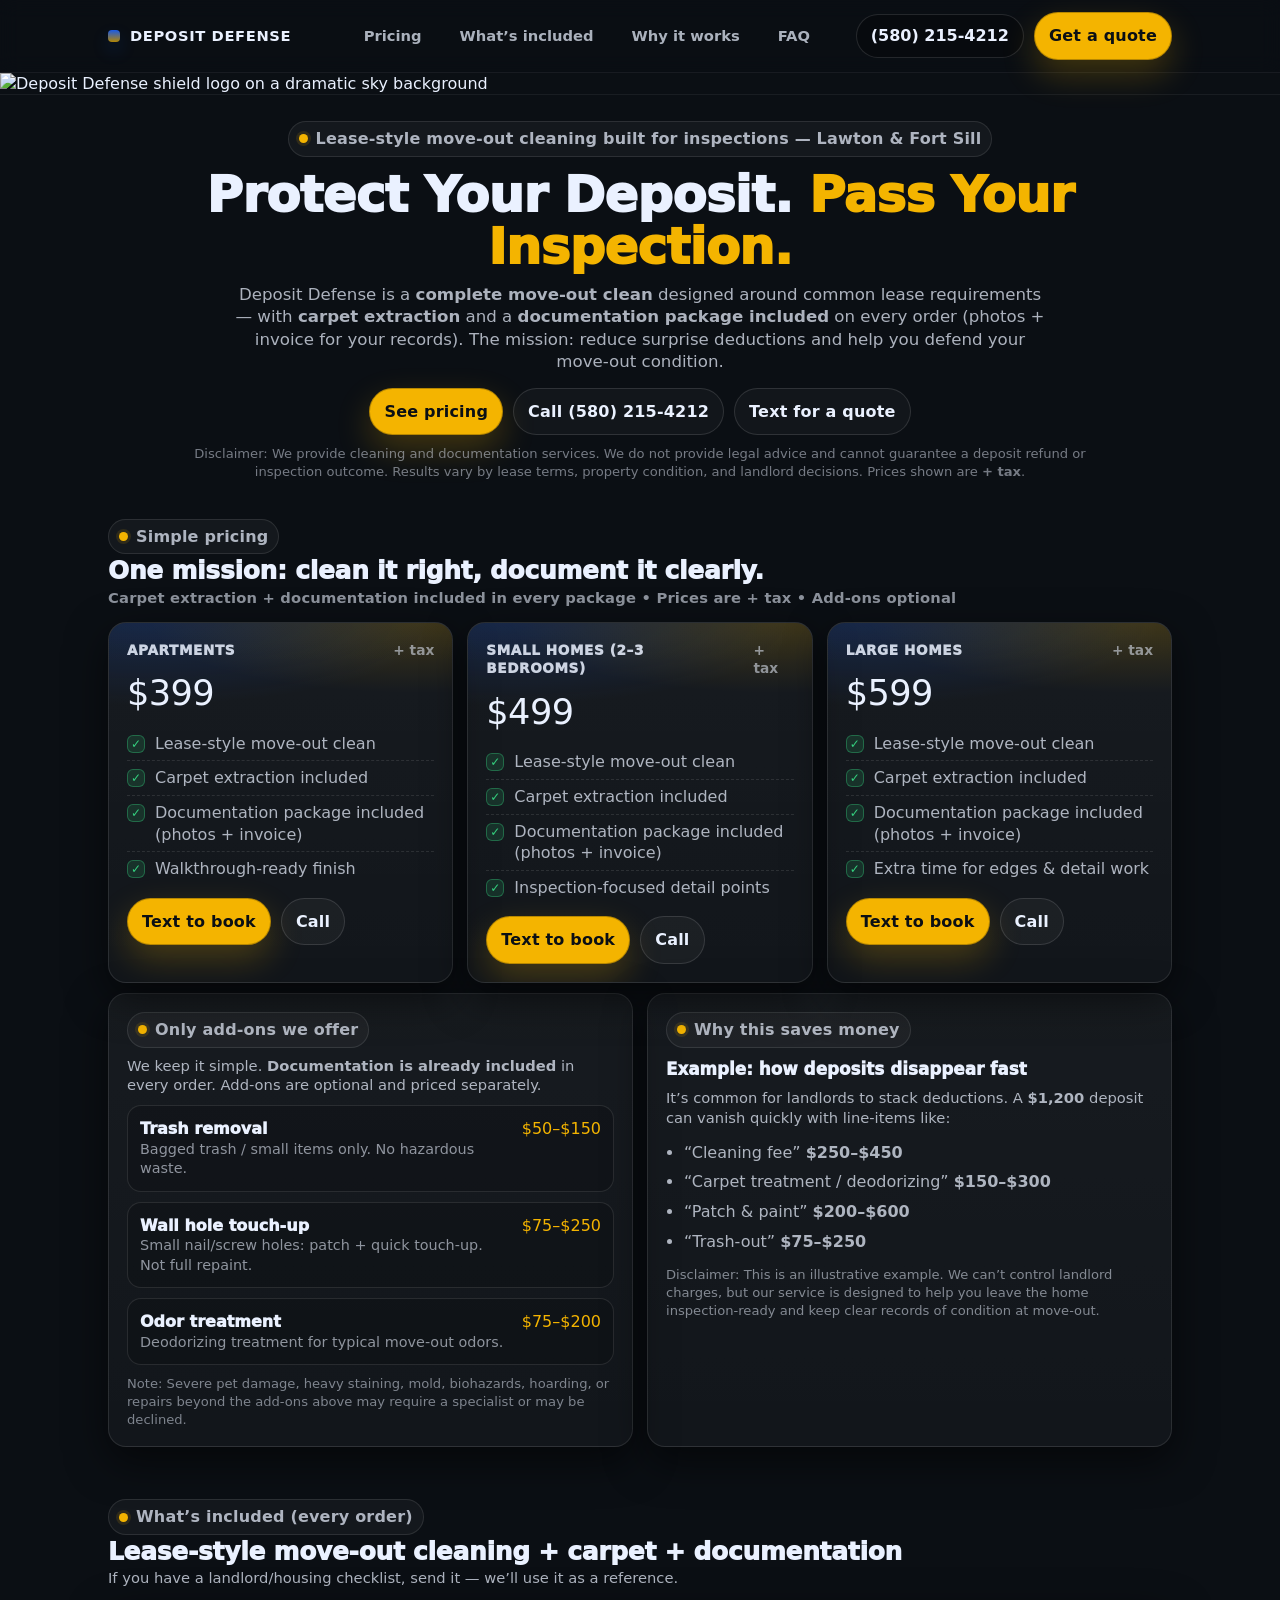
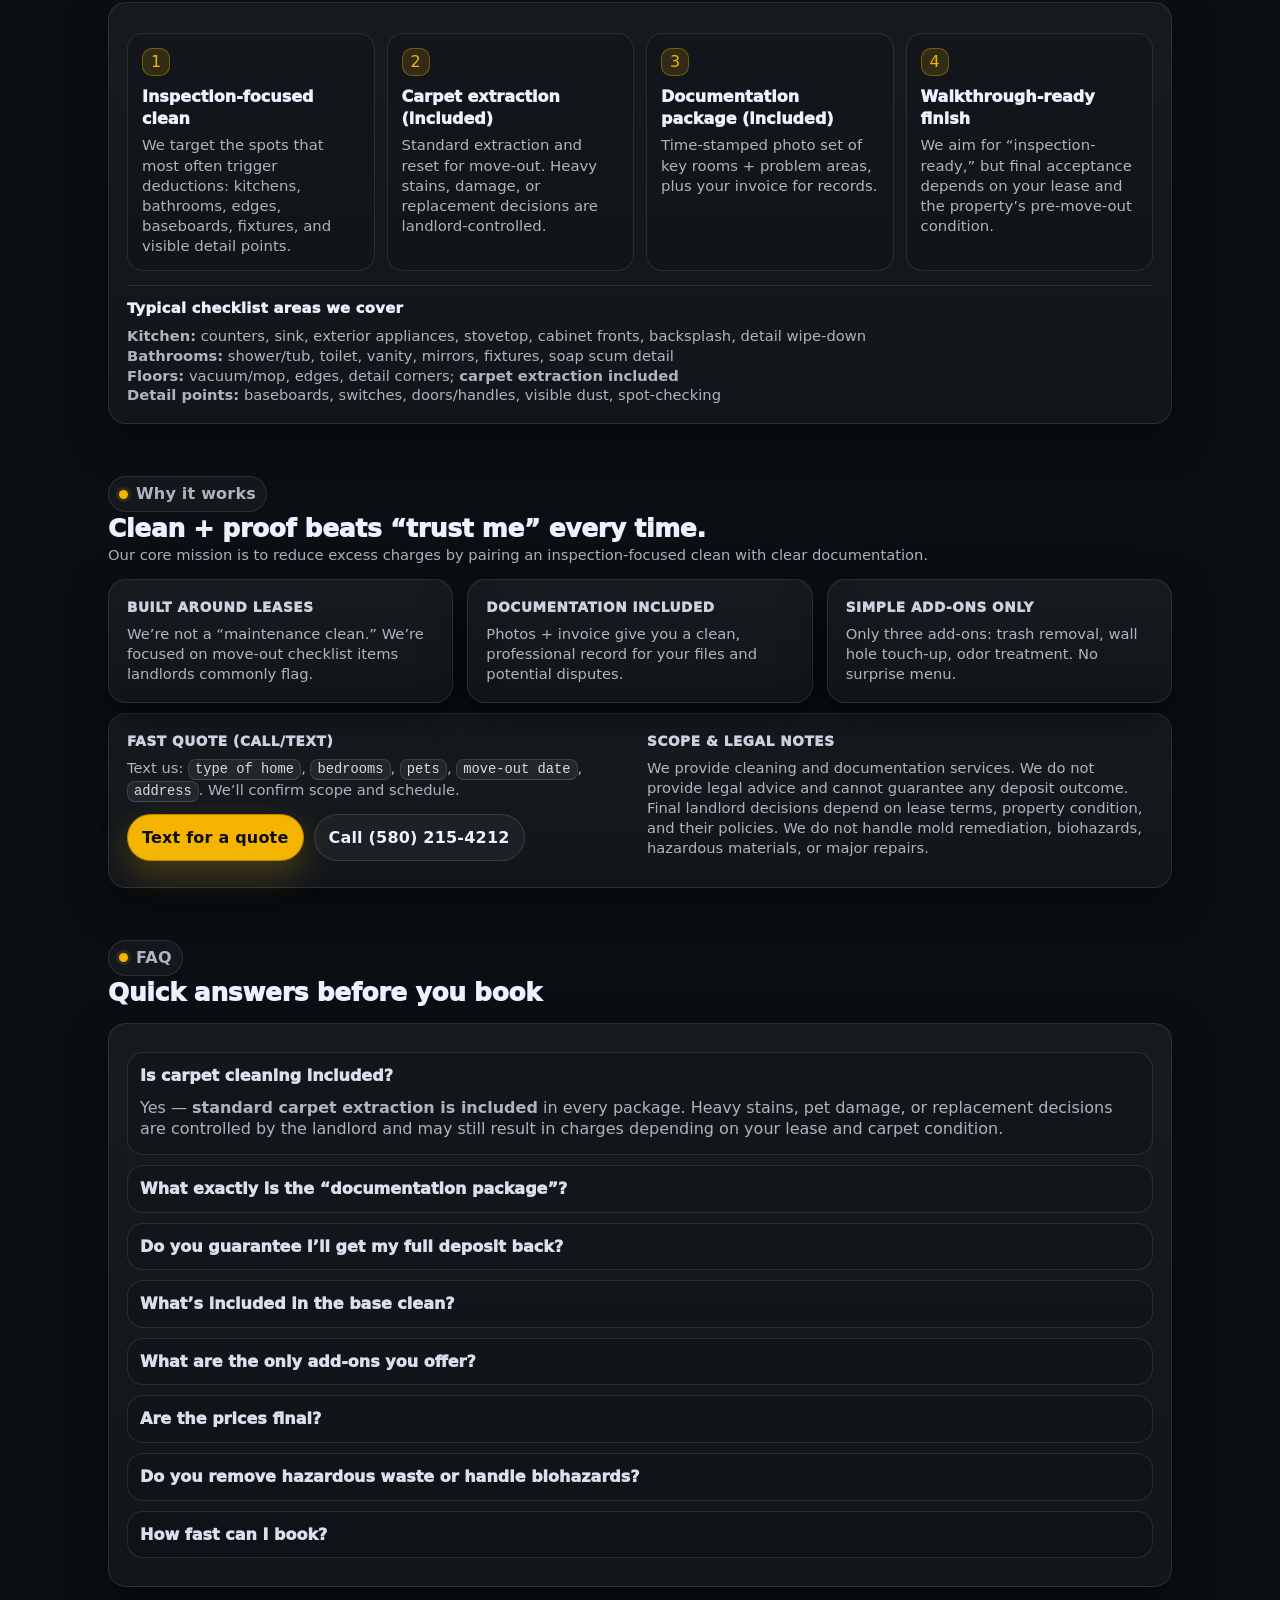
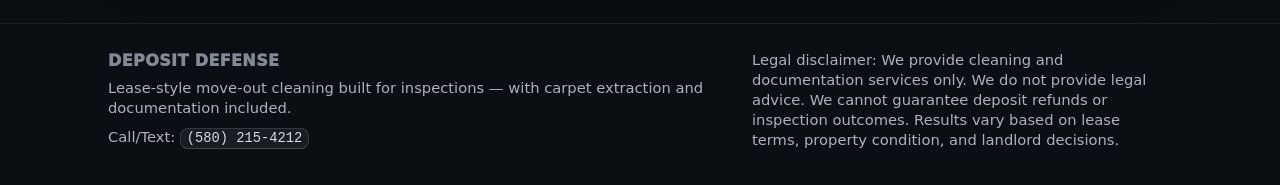
==== index.html @ 408421d7 "Update index.html" ====
<!doctype html>
<html lang="en">
<head>
  <meta charset="UTF-8" />
  <meta name="viewport" content="width=device-width, initial-scale=1.0" />
  <title>Deposit Defense | Move-Out Cleaning + Carpet + Documentation</title>
  <meta name="description" content="Lease-style move-out cleaning built for inspections. Carpet extraction + documentation included. Lawton & Fort Sill. Call/text (580) 215-4212." />
  <meta name="theme-color" content="#0b0f14" />

  <style>
    :root{
      --bg:#0b0f14;
      --panel:#121a24;
      --panel2:#0f1620;
      --text:#eaf1ff;
      --muted:rgba(234,241,255,.72);
      --muted2:rgba(234,241,255,.58);
      --line:rgba(255,255,255,.10);
      --shadow: 0 22px 70px rgba(0,0,0,.55);
      --shadow2: 0 14px 40px rgba(0,0,0,.55);
      --radius: 18px;

      --accent:#f4b400; /* gold */
      --accent2:#1b63ff; /* blue hint */
      --ok:#35d07f;

      --max: 1100px;
    }

    *{box-sizing:border-box}
    html{scroll-behavior:smooth}
    body{
      margin:0;
      font-family: ui-sans-serif, system-ui, -apple-system, Segoe UI, Roboto, Arial, "Helvetica Neue", sans-serif;
      color:var(--text);
      background: var(--bg);
      line-height:1.35;
    }

    a{color:inherit; text-decoration:none}
    .wrap{max-width:var(--max); margin:0 auto; padding:0 18px;}
    .muted{color:var(--muted)}
    .muted2{color:var(--muted2)}
    .small{font-size:.92rem}
    .tiny{font-size:.82rem}
    .pill{
      display:inline-flex; align-items:center; gap:8px;
      padding:6px 10px;
      border:1px solid var(--line);
      background: rgba(255,255,255,.04);
      border-radius:999px;
      color:var(--muted);
      font-weight:600;
      letter-spacing:.2px;
    }
    .dot{
      width:9px;height:9px;border-radius:999px;
      background:var(--accent);
      box-shadow: 0 0 0 3px rgba(244,180,0,.12);
    }

    /* NAV */
    .nav{
      position:sticky; top:0; z-index:50;
      background: rgba(11,15,20,.72);
      backdrop-filter: blur(10px);
      border-bottom: 1px solid rgba(255,255,255,.06);
    }
    .navinner{
      max-width: var(--max);
      margin:0 auto;
      padding: 12px 18px;
      display:flex; align-items:center; justify-content:space-between;
      gap:12px;
    }
    .brand{
      display:flex; align-items:center; gap:10px;
      min-width: 210px;
    }
    .brandMark{
      width:12px; height:12px; border-radius:4px;
      background: linear-gradient(180deg, rgba(27,99,255,.9), rgba(244,180,0,.72));
      box-shadow: 0 8px 18px rgba(27,99,255,.20);
    }
    .brandName{
      font-weight:900;
      letter-spacing:.6px;
      text-transform:uppercase;
      font-size:.92rem;
    }
    .navlinks{
      display:flex; align-items:center; gap:18px;
      color:var(--muted);
      font-weight:700;
      font-size:.92rem;
    }
    .navlinks a{padding:8px 10px; border-radius:10px}
    .navlinks a:hover{background: rgba(255,255,255,.05)}
    .navcta{
      display:flex; align-items:center; gap:10px;
      min-width: 250px;
      justify-content:flex-end;
    }

    .btn{
      display:inline-flex; align-items:center; justify-content:center;
      gap:10px;
      padding: 12px 14px;
      border-radius:999px;
      border:1px solid rgba(255,255,255,.12);
      background: rgba(255,255,255,.04);
      color:var(--text);
      font-weight:900;
      letter-spacing:.2px;
      box-shadow: none;
      cursor:pointer;
      white-space:nowrap;
    }
    .btn:hover{background: rgba(255,255,255,.07)}
    .btnPrimary{
      background: var(--accent);
      border-color: rgba(0,0,0,.25);
      color:#0b0f14;
      box-shadow: 0 14px 34px rgba(244,180,0,.24);
    }
    .btnPrimary:hover{filter: brightness(1.03)}
    .btnGhost{
      background: rgba(255,255,255,.03);
    }

    .phonePill{
      padding: 10px 14px;
      border-radius:999px;
      border:1px solid rgba(255,255,255,.12);
      background: rgba(0,0,0,.22);
      font-weight:900;
      color:var(--text);
    }

    /* HERO BANNER (FULL WIDTH, NO CROPPING) */
    .heroBanner{
      width:100%;
      background: #0b0f14;
      border-bottom: 1px solid rgba(255,255,255,.06);
    }
    .heroBanner img{
      width:100%;
      height:auto;          /* key: no crop */
      display:block;
      max-height: 520px;    /* keep it from being absurdly tall */
      object-fit: contain;  /* key: show full shield/logo */
      background: #0b0f14;  /* letterbox stays dark */
    }

    /* HERO COPY UNDER BANNER */
    .heroCopy{
      padding: 26px 0 12px;
      text-align:center;
    }
    .h1{
      margin: 12px 0 10px;
      font-size: clamp(2.0rem, 4.2vw, 3.1rem);
      line-height:1.06;
      font-weight:1000;
      letter-spacing:-.6px;
    }
    .accent{color:var(--accent)}
    .sub{
      max-width: 820px;
      margin: 0 auto 14px;
      color: var(--muted);
      font-size: 1.04rem;
    }
    .heroActions{
      display:flex; justify-content:center; gap:10px; flex-wrap:wrap;
      margin: 14px 0 8px;
    }
    .legalTop{
      max-width: 900px;
      margin: 10px auto 0;
      color: rgba(234,241,255,.48);
      font-size: .82rem;
    }

    /* SECTIONS */
    section{padding: 26px 0;}
    .sectionTitle{
      display:flex; align-items:center; justify-content:space-between;
      gap:10px; flex-wrap:wrap;
      margin-bottom: 14px;
    }
    .sectionTitle h2{
      margin:0;
      font-size: 1.55rem;
      font-weight:1000;
      letter-spacing:-.2px;
    }
    .card{
      background: linear-gradient(180deg, rgba(255,255,255,.05), rgba(255,255,255,.03));
      border: 1px solid rgba(255,255,255,.10);
      border-radius: var(--radius);
      box-shadow: var(--shadow2);
    }
    .grid3{
      display:grid;
      grid-template-columns: repeat(3, 1fr);
      gap: 14px;
    }
    .grid2{
      display:grid;
      grid-template-columns: 1fr 1fr;
      gap: 14px;
    }
    @media (max-width: 920px){
      .grid3{grid-template-columns: 1fr}
      .grid2{grid-template-columns: 1fr}
      .navlinks{display:none}
      .brand{min-width:auto}
      .navcta{min-width:auto}
    }

    /* PRICING */
    .pricingNote{
      color: var(--muted2);
      font-weight:700;
      letter-spacing:.2px;
      font-size:.92rem;
    }
    .priceCard{
      padding: 18px;
      text-align:left;
      position:relative;
      overflow:hidden;
    }
    .priceCard:before{
      content:"";
      position:absolute; inset:-2px;
      background: radial-gradient(500px 140px at 10% 0%, rgba(27,99,255,.18), transparent 60%),
                  radial-gradient(450px 120px at 90% 0%, rgba(244,180,0,.18), transparent 60%);
      pointer-events:none;
    }
    .priceCard > *{position:relative}
    .tier{
      display:flex; align-items:center; justify-content:space-between; gap:10px;
      margin-bottom: 10px;
    }
    .tierName{
      font-weight:1000; text-transform:uppercase; letter-spacing:.6px;
      font-size:.85rem; color: rgba(234,241,255,.86);
    }
    .price{
      font-size: 2.2rem;
      font-weight:1100;
      letter-spacing:-.6px;
      margin: 2px 0 8px;
    }
    .tax{
      color: rgba(234,241,255,.55);
      font-weight:800;
      font-size: .86rem;
    }
    .bullets{margin: 10px 0 12px; padding:0; list-style:none; color:var(--muted)}
    .bullets li{
      display:flex; gap:10px; align-items:flex-start;
      padding:6px 0;
      border-top: 1px dashed rgba(255,255,255,.10);
    }
    .bullets li:first-child{border-top:none}
    .check{
      width:18px; height:18px; border-radius:6px;
      background: rgba(53,208,127,.14);
      border:1px solid rgba(53,208,127,.35);
      display:inline-flex; align-items:center; justify-content:center;
      flex:0 0 auto;
      margin-top:2px;
    }
    .check:before{content:"✓"; font-weight:1100; color: var(--ok); font-size:12px; line-height:1;}
    .miniCtas{
      display:flex; gap:10px; flex-wrap:wrap;
      margin-top: 10px;
    }

    /* ADDONS + EXAMPLE */
    .addonWrap{padding:18px}
    .addonList{
      display:grid;
      grid-template-columns: 1fr;
      gap: 10px;
      margin-top: 10px;
    }
    .addonRow{
      display:flex; justify-content:space-between; gap:12px; align-items:flex-start;
      padding: 12px 12px;
      border-radius: 14px;
      border:1px solid rgba(255,255,255,.10);
      background: rgba(0,0,0,.16);
    }
    .addonRow strong{display:block; font-weight:1000}
    .addonRow .hint{color: var(--muted2); font-size:.9rem}
    .addonPrice{
      font-weight:1100;
      color: var(--accent);
      white-space:nowrap;
    }

    .exampleBox{padding:18px}
    .exampleBox h3{margin:0 0 8px; font-size:1.05rem; font-weight:1000}
    .exampleBox ul{margin:10px 0 0; padding-left: 18px; color: var(--muted)}
    .exampleBox li{padding:4px 0}

    /* INCLUDED / WHY IT WORKS */
    .included{padding:18px}
    .steps{
      display:grid;
      grid-template-columns: repeat(4, 1fr);
      gap: 12px;
      margin-top: 12px;
    }
    .step{
      padding:14px;
      border-radius: 16px;
      border:1px solid rgba(255,255,255,.10);
      background: rgba(0,0,0,.14);
    }
    .n{
      width:28px; height:28px; border-radius:10px;
      display:inline-flex; align-items:center; justify-content:center;
      background: rgba(244,180,0,.14);
      border:1px solid rgba(244,180,0,.35);
      color: var(--accent);
      font-weight:1100;
      margin-bottom: 10px;
    }
    .step h4{margin:0 0 6px; font-size:1rem; font-weight:1000}
    .step p{margin:0; color:var(--muted); font-size:.93rem}
    @media (max-width: 920px){
      .steps{grid-template-columns: 1fr}
    }

    /* FAQ */
    .faq{padding:18px}
    details{
      border:1px solid rgba(255,255,255,.10);
      border-radius: 16px;
      background: rgba(0,0,0,.14);
      padding: 12px 12px;
      margin: 10px 0;
    }
    summary{
      cursor:pointer;
      font-weight:1000;
      color: rgba(234,241,255,.92);
      list-style:none;
    }
    summary::-webkit-details-marker{display:none}
    details p{color:var(--muted); margin:10px 0 2px}

    /* FOOTER */
    footer{
      padding: 26px 0 36px;
      color: rgba(234,241,255,.55);
      border-top: 1px solid rgba(255,255,255,.08);
      margin-top: 10px;
    }
    .footerGrid{
      display:grid;
      grid-template-columns: 1.2fr .8fr;
      gap: 14px;
      align-items:start;
    }
    @media (max-width: 920px){
      .footerGrid{grid-template-columns:1fr}
    }
    .kbd{
      font-family: ui-monospace, SFMono-Regular, Menlo, Monaco, Consolas, "Liberation Mono", monospace;
      background: rgba(255,255,255,.06);
      border:1px solid rgba(255,255,255,.12);
      border-bottom-color: rgba(255,255,255,.18);
      padding: 2px 6px;
      border-radius: 8px;
      color: rgba(234,241,255,.9);
      font-size:.86rem;
    }

    /* Utility */
    .spacer{height:10px}
  </style>
</head>

<body>
  <!-- NAV -->
  <div class="nav">
    <div class="navinner">
      <a class="brand" href="#top" aria-label="Deposit Defense Home">
        <span class="brandMark" aria-hidden="true"></span>
        <span class="brandName">Deposit Defense</span>
      </a>

      <nav class="navlinks" aria-label="Primary">
        <a href="#pricing">Pricing</a>
        <a href="#included">What’s included</a>
        <a href="#why">Why it works</a>
        <a href="#faq">FAQ</a>
      </nav>

      <div class="navcta">
        <a class="phonePill" href="tel:+15802154212">(580) 215-4212</a>
        <a class="btn btnPrimary" href="sms:+15802154212?&body=Hi%20Deposit%20Defense%20—%20I%20need%20a%20move-out%20clean.%20Type%20of%20home%2C%20bedrooms%2C%20move-out%20date%2C%20and%20address%3A">Get a quote</a>
      </div>
    </div>
  </div>

  <main id="top">
    <!-- FULL-WIDTH BANNER (NO TEXT OVER IT) -->
    <div class="heroBanner" aria-label="Deposit Defense banner">
      <img src="assets/deposit-defense-hero.png" alt="Deposit Defense shield logo on a dramatic sky background" loading="eager" />
    </div>

    <!-- HERO COPY BELOW BANNER -->
    <div class="wrap">
      <div class="heroCopy">
        <span class="pill"><span class="dot"></span> Lease-style move-out cleaning built for inspections — Lawton & Fort Sill</span>

        <h1 class="h1">
          Protect Your Deposit. <span class="accent">Pass Your Inspection.</span>
        </h1>

        <p class="sub">
          Deposit Defense is a <strong>complete move-out clean</strong> designed around common lease requirements —
          with <strong>carpet extraction</strong> and a <strong>documentation package included</strong> on every order
          (photos + invoice for your records).
          The mission: reduce surprise deductions and help you defend your move-out condition.
        </p>

        <div class="heroActions">
          <a class="btn btnPrimary" href="#pricing">See pricing</a>
          <a class="btn btnGhost" href="tel:+15802154212">Call (580) 215-4212</a>
          <a class="btn btnGhost" href="sms:+15802154212?&body=Hi%20Deposit%20Defense%20—%20I%20need%20a%20move-out%20clean.%20Type%20of%20home%2C%20bedrooms%2C%20move-out%20date%2C%20and%20address%3A">Text for a quote</a>
        </div>

        <div class="legalTop">
          Disclaimer: We provide cleaning and documentation services. We do not provide legal advice and cannot guarantee a deposit refund or inspection outcome.
          Results vary by lease terms, property condition, and landlord decisions. Prices shown are <strong>+ tax</strong>.
        </div>
      </div>
    </div>

    <!-- PRICING (NEAR TOP) -->
    <section id="pricing">
      <div class="wrap">
        <div class="sectionTitle">
          <div>
            <span class="pill"><span class="dot"></span> Simple pricing</span>
            <h2>One mission: clean it right, document it clearly.</h2>
            <div class="pricingNote">Carpet extraction + documentation included in every package • Prices are + tax • Add-ons optional</div>
          </div>
        </div>

        <div class="grid3">
          <div class="card priceCard">
            <div class="tier">
              <div class="tierName">Apartments</div>
              <div class="tax">+ tax</div>
            </div>
            <div class="price">$399</div>
            <ul class="bullets">
              <li><span class="check"></span><span>Lease-style move-out clean</span></li>
              <li><span class="check"></span><span>Carpet extraction included</span></li>
              <li><span class="check"></span><span>Documentation package included (photos + invoice)</span></li>
              <li><span class="check"></span><span>Walkthrough-ready finish</span></li>
            </ul>
            <div class="miniCtas">
              <a class="btn btnPrimary" href="sms:+15802154212?&body=Hi%20Deposit%20Defense%20—%20I%20need%20the%20%24399%20Apartment%20move-out%20clean.%20Address%3A%20%0ABedrooms%3A%20%0AMove-out%20date%3A">Text to book</a>
              <a class="btn" href="tel:+15802154212">Call</a>
            </div>
          </div>

          <div class="card priceCard">
            <div class="tier">
              <div class="tierName">Small Homes (2–3 bedrooms)</div>
              <div class="tax">+ tax</div>
            </div>
            <div class="price">$499</div>
            <ul class="bullets">
              <li><span class="check"></span><span>Lease-style move-out clean</span></li>
              <li><span class="check"></span><span>Carpet extraction included</span></li>
              <li><span class="check"></span><span>Documentation package included (photos + invoice)</span></li>
              <li><span class="check"></span><span>Inspection-focused detail points</span></li>
            </ul>
            <div class="miniCtas">
              <a class="btn btnPrimary" href="sms:+15802154212?&body=Hi%20Deposit%20Defense%20—%20I%20need%20the%20%24499%20Small%20Home%20(2–3%20bed)%20move-out%20clean.%20Address%3A%20%0ABedrooms%3A%20%0AMove-out%20date%3A">Text to book</a>
              <a class="btn" href="tel:+15802154212">Call</a>
            </div>
          </div>

          <div class="card priceCard">
            <div class="tier">
              <div class="tierName">Large Homes</div>
              <div class="tax">+ tax</div>
            </div>
            <div class="price">$599</div>
            <ul class="bullets">
              <li><span class="check"></span><span>Lease-style move-out clean</span></li>
              <li><span class="check"></span><span>Carpet extraction included</span></li>
              <li><span class="check"></span><span>Documentation package included (photos + invoice)</span></li>
              <li><span class="check"></span><span>Extra time for edges & detail work</span></li>
            </ul>
            <div class="miniCtas">
              <a class="btn btnPrimary" href="sms:+15802154212?&body=Hi%20Deposit%20Defense%20—%20I%20need%20the%20%24599%20Large%20Home%20move-out%20clean.%20Address%3A%20%0ABedrooms%3A%20%0AMove-out%20date%3A">Text to book</a>
              <a class="btn" href="tel:+15802154212">Call</a>
            </div>
          </div>
        </div>

        <div class="spacer"></div>

        <div class="grid2">
          <div class="card addonWrap">
            <span class="pill"><span class="dot"></span> Only add-ons we offer</span>
            <div class="small muted" style="margin-top:8px;">
              We keep it simple. <strong>Documentation is already included</strong> in every order. Add-ons are optional and priced separately.
            </div>

            <div class="addonList">
              <div class="addonRow">
                <div>
                  <strong>Trash removal</strong>
                  <div class="hint">Bagged trash / small items only. No hazardous waste.</div>
                </div>
                <div class="addonPrice">$50–$150</div>
              </div>

              <div class="addonRow">
                <div>
                  <strong>Wall hole touch-up</strong>
                  <div class="hint">Small nail/screw holes: patch + quick touch-up. Not full repaint.</div>
                </div>
                <div class="addonPrice">$75–$250</div>
              </div>

              <div class="addonRow">
                <div>
                  <strong>Odor treatment</strong>
                  <div class="hint">Deodorizing treatment for typical move-out odors.</div>
                </div>
                <div class="addonPrice">$75–$200</div>
              </div>
            </div>

            <div class="tiny" style="margin-top:10px; color: rgba(234,241,255,.50);">
              Note: Severe pet damage, heavy staining, mold, biohazards, hoarding, or repairs beyond the add-ons above may require a specialist or may be declined.
            </div>
          </div>

          <div class="card exampleBox">
            <span class="pill"><span class="dot"></span> Why this saves money</span>
            <h3 style="margin-top:10px;">Example: how deposits disappear fast</h3>
            <div class="muted small">
              It’s common for landlords to stack deductions. A <strong>$1,200</strong> deposit can vanish quickly with line-items like:
            </div>
            <ul>
              <li>“Cleaning fee” <strong>$250–$450</strong></li>
              <li>“Carpet treatment / deodorizing” <strong>$150–$300</strong></li>
              <li>“Patch & paint” <strong>$200–$600</strong></li>
              <li>“Trash-out” <strong>$75–$250</strong></li>
            </ul>
            <div class="tiny" style="margin-top:10px; color: rgba(234,241,255,.52);">
              Disclaimer: This is an illustrative example. We can’t control landlord charges, but our service is designed to help you leave the home inspection-ready and keep clear records of condition at move-out.
            </div>
          </div>
        </div>
      </div>
    </section>

    <!-- WHAT'S INCLUDED (SINGLE SECTION, NO DUPLICATE “PROCESS” COPY) -->
    <section id="included">
      <div class="wrap">
        <div class="sectionTitle">
          <div>
            <span class="pill"><span class="dot"></span> What’s included (every order)</span>
            <h2>Lease-style move-out cleaning + carpet + documentation</h2>
            <div class="muted small">If you have a landlord/housing checklist, send it — we’ll use it as a reference.</div>
          </div>
        </div>

        <div class="card included">
          <div class="steps">
            <div class="step">
              <div class="n">1</div>
              <h4>Inspection-focused clean</h4>
              <p>We target the spots that most often trigger deductions: kitchens, bathrooms, edges, baseboards, fixtures, and visible detail points.</p>
            </div>
            <div class="step">
              <div class="n">2</div>
              <h4>Carpet extraction (included)</h4>
              <p>Standard extraction and reset for move-out. Heavy stains, damage, or replacement decisions are landlord-controlled.</p>
            </div>
            <div class="step">
              <div class="n">3</div>
              <h4>Documentation package (included)</h4>
              <p>Time-stamped photo set of key rooms + problem areas, plus your invoice for records.</p>
            </div>
            <div class="step">
              <div class="n">4</div>
              <h4>Walkthrough-ready finish</h4>
              <p>We aim for “inspection-ready,” but final acceptance depends on your lease and the property’s pre-move-out condition.</p>
            </div>
          </div>

          <div style="margin-top:14px; border-top:1px solid rgba(255,255,255,.10); padding-top:12px;">
            <div class="small" style="font-weight:1000; letter-spacing:.3px; margin-bottom:8px;">Typical checklist areas we cover</div>
            <div class="muted small">
              <strong>Kitchen:</strong> counters, sink, exterior appliances, stovetop, cabinet fronts, backsplash, detail wipe-down<br/>
              <strong>Bathrooms:</strong> shower/tub, toilet, vanity, mirrors, fixtures, soap scum detail<br/>
              <strong>Floors:</strong> vacuum/mop, edges, detail corners; <strong>carpet extraction included</strong><br/>
              <strong>Detail points:</strong> baseboards, switches, doors/handles, visible dust, spot-checking
            </div>
          </div>
        </div>
      </div>
    </section>

    <!-- WHY IT WORKS (CONVERSION SECTION) -->
    <section id="why">
      <div class="wrap">
        <div class="sectionTitle">
          <div>
            <span class="pill"><span class="dot"></span> Why it works</span>
            <h2>Clean + proof beats “trust me” every time.</h2>
            <div class="muted small">Our core mission is to reduce excess charges by pairing an inspection-focused clean with clear documentation.</div>
          </div>
        </div>

        <div class="grid3">
          <div class="card" style="padding:18px;">
            <div class="tierName">Built around leases</div>
            <div class="muted small" style="margin-top:8px;">
              We’re not a “maintenance clean.” We’re focused on move-out checklist items landlords commonly flag.
            </div>
          </div>
          <div class="card" style="padding:18px;">
            <div class="tierName">Documentation included</div>
            <div class="muted small" style="margin-top:8px;">
              Photos + invoice give you a clean, professional record for your files and potential disputes.
            </div>
          </div>
          <div class="card" style="padding:18px;">
            <div class="tierName">Simple add-ons only</div>
            <div class="muted small" style="margin-top:8px;">
              Only three add-ons: trash removal, wall hole touch-up, odor treatment. No surprise menu.
            </div>
          </div>
        </div>

        <div class="spacer"></div>

        <div class="card" style="padding:18px;">
          <div class="grid2">
            <div>
              <div class="tierName">Fast quote (call/text)</div>
              <div class="muted small" style="margin-top:8px;">
                Text us: <span class="kbd">type of home</span>, <span class="kbd">bedrooms</span>, <span class="kbd">pets</span>, <span class="kbd">move-out date</span>, <span class="kbd">address</span>.
                We’ll confirm scope and schedule.
              </div>
              <div class="heroActions" style="justify-content:flex-start; margin-top:12px;">
                <a class="btn btnPrimary" href="sms:+15802154212?&body=Quote%20request%20—%20Type%20of%20home%3A%20%0ABedrooms%3A%20%0APets%3A%20%0AMove-out%20date%3A%20%0AAddress%3A">Text for a quote</a>
                <a class="btn" href="tel:+15802154212">Call (580) 215-4212</a>
              </div>
            </div>
            <div>
              <div class="tierName">Scope & legal notes</div>
              <div class="muted small" style="margin-top:8px;">
                We provide cleaning and documentation services. We do not provide legal advice and cannot guarantee any deposit outcome.
                Final landlord decisions depend on lease terms, property condition, and their policies.
                We do not handle mold remediation, biohazards, hazardous materials, or major repairs.
              </div>
            </div>
          </div>
        </div>
      </div>
    </section>

    <!-- FAQ (EXPANDED) -->
    <section id="faq">
      <div class="wrap">
        <div class="sectionTitle">
          <div>
            <span class="pill"><span class="dot"></span> FAQ</span>
            <h2>Quick answers before you book</h2>
          </div>
        </div>

        <div class="card faq">
          <details open>
            <summary>Is carpet cleaning included?</summary>
            <p>Yes — <strong>standard carpet extraction is included</strong> in every package. Heavy stains, pet damage, or replacement decisions are controlled by the landlord and may still result in charges depending on your lease and carpet condition.</p>
          </details>

          <details>
            <summary>What exactly is the “documentation package”?</summary>
            <p>A time-stamped photo set of key rooms + common problem areas, plus your invoice. It’s meant to help you keep clear records of move-out condition. We can’t guarantee it changes landlord outcomes, but it gives you stronger proof than “I cleaned it.”</p>
          </details>

          <details>
            <summary>Do you guarantee I’ll get my full deposit back?</summary>
            <p>No. We cannot guarantee a deposit refund or inspection result because landlords apply different standards and may charge for pre-existing wear, damage, or policy-based fees. Our goal is to help you <strong>reduce avoidable deductions</strong> and provide documentation for your records.</p>
          </details>

          <details>
            <summary>What’s included in the base clean?</summary>
            <p>Lease-style move-out cleaning for kitchens, bathrooms, floors/edges, baseboards, fixtures, and visible detail points — plus carpet extraction and documentation. If you have a move-out checklist, send it and we’ll align to it where reasonable.</p>
          </details>

          <details>
            <summary>What are the only add-ons you offer?</summary>
            <p>Only: <strong>trash removal</strong>, <strong>wall hole touch-up</strong>, and <strong>odor treatment</strong>. Everything else is included in the base package or not offered (repairs, repainting, mold remediation, biohazard cleanup).</p>
          </details>

          <details>
            <summary>Are the prices final?</summary>
            <p>Prices shown are base rates <strong>+ tax</strong>. Final pricing can vary if conditions are extreme (heavy pet hair, hoarding, biohazards, hazardous materials), if scope materially changes, or if the property is outside typical move-out standards. We’ll confirm scope before the job.</p>
          </details>

          <details>
            <summary>Do you remove hazardous waste or handle biohazards?</summary>
            <p>No. We do not remove hazardous materials, handle biohazards, or provide specialized remediation. If we encounter unsafe conditions, we may pause work and recommend a specialist.</p>
          </details>

          <details>
            <summary>How fast can I book?</summary>
            <p>Text is fastest. Send your address, home type, bedrooms, and move-out date. We’ll reply with availability and confirm what you need.</p>
          </details>
        </div>
      </div>
    </section>

    <footer>
      <div class="wrap">
        <div class="footerGrid">
          <div>
            <div style="font-weight:1000; letter-spacing:.4px; text-transform:uppercase;">Deposit Defense</div>
            <div class="muted small" style="margin-top:6px;">
              Lease-style move-out cleaning built for inspections — with carpet extraction and documentation included.
            </div>
            <div class="muted small" style="margin-top:10px;">
              Call/Text: <a class="kbd" href="tel:+15802154212">(580) 215-4212</a>
            </div>
          </div>

          <div>
            <div class="muted small">
              Legal disclaimer: We provide cleaning and documentation services only. We do not provide legal advice.
              We cannot guarantee deposit refunds or inspection outcomes. Results vary based on lease terms, property condition, and landlord decisions.
            </div>
          </div>
        </div>
      </div>
    </footer>
  </main>
</body>
</html>
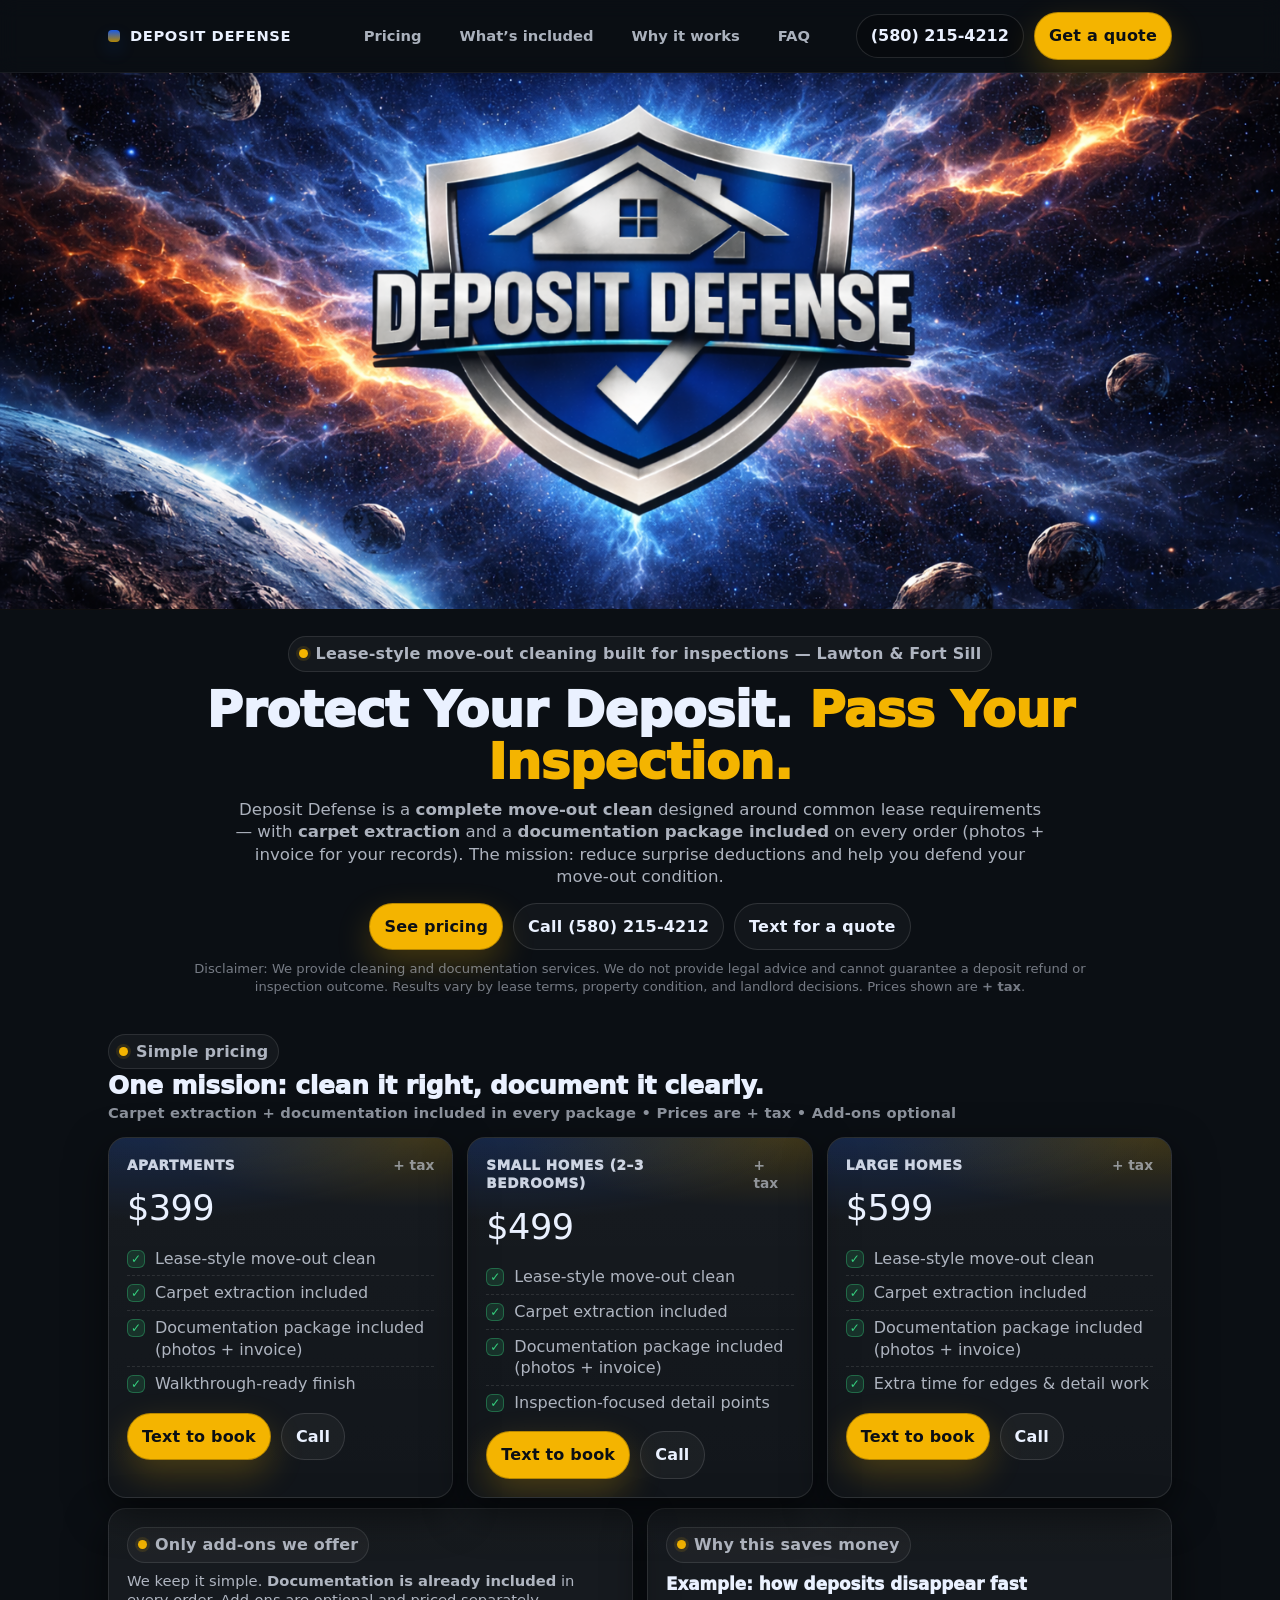
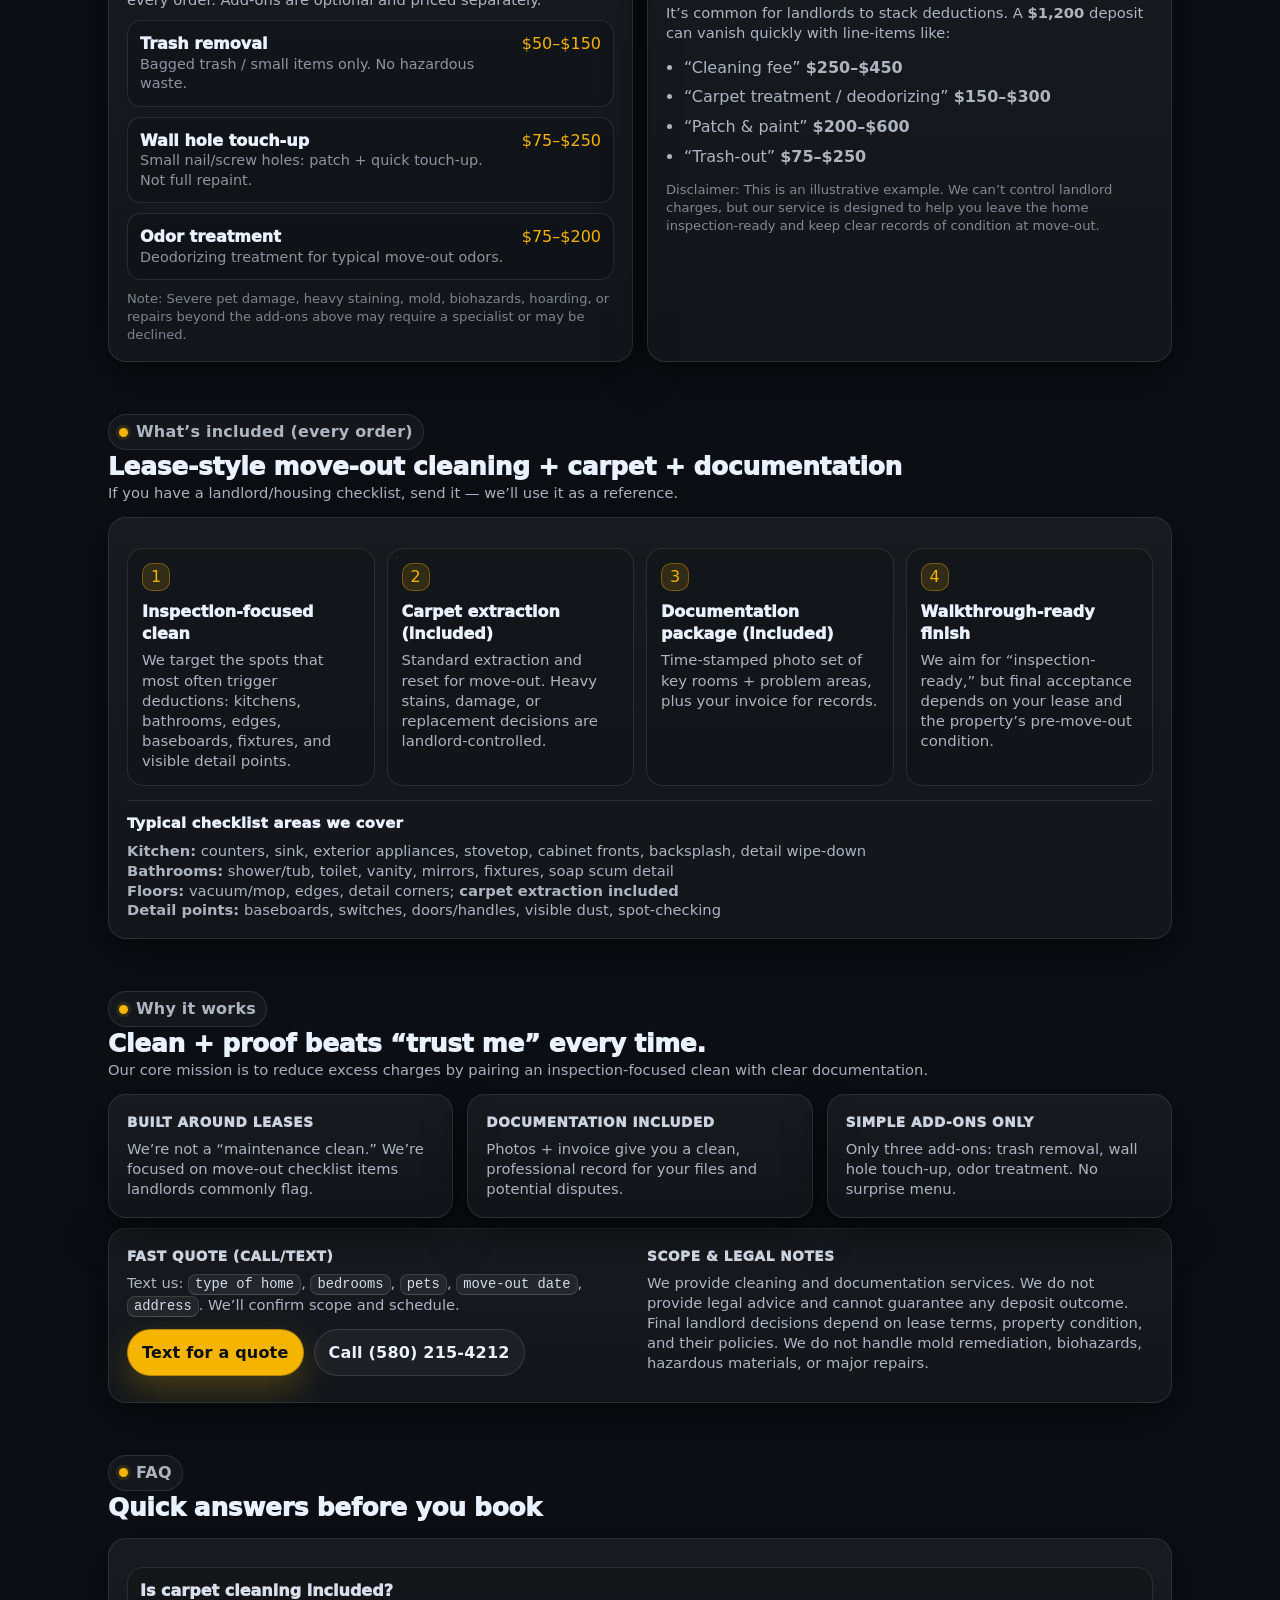
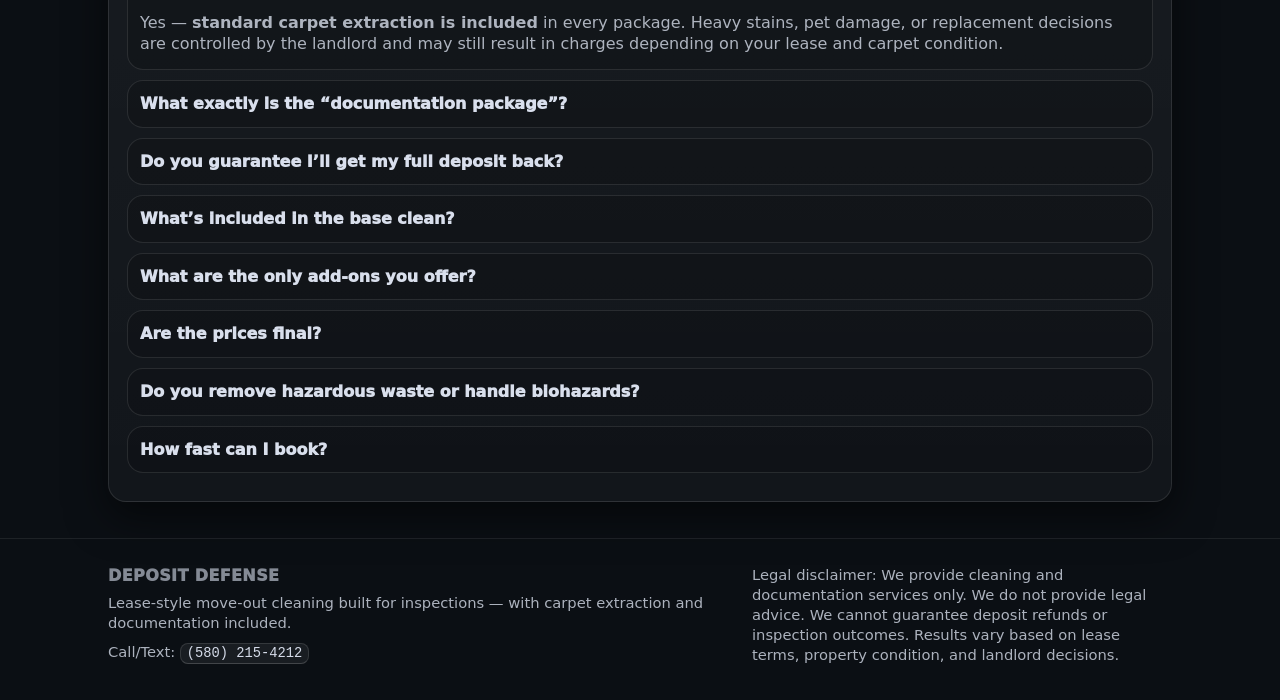
==== commit 760ce029: "Update index.html" ====
--- a/index.html
+++ b/index.html
@@ -33,8 +33,9 @@
       margin:0;
       font-family: ui-sans-serif, system-ui, -apple-system, Segoe UI, Roboto, Arial, "Helvetica Neue", sans-serif;
       color:var(--text);
-      background: var(--bg);
+      background: var(--bg); /* keep solid, no shifting */
       line-height:1.35;
+      overflow-x:hidden; /* prevent any horizontal bleed */
     }
 
     a{color:inherit; text-decoration:none}
@@ -137,19 +138,24 @@
       color:var(--text);
     }
 
-    /* HERO BANNER (FULL WIDTH, NO CROPPING) */
+    /* HERO BANNER (FULL WIDTH “BLASTED” ACROSS TOP) */
     .heroBanner{
       width:100%;
-      background: #0b0f14;
+      background: #000; /* just in case image hasn’t loaded */
       border-bottom: 1px solid rgba(255,255,255,.06);
+      overflow:hidden;  /* kills any weird edge bleed */
+      height: clamp(260px, 42vw, 560px); /* responsive “cinematic” height */
     }
     .heroBanner img{
       width:100%;
-      height:auto;          /* key: no crop */
+      height:100%;
       display:block;
-      max-height: 520px;    /* keep it from being absurdly tall */
-      object-fit: contain;  /* key: show full shield/logo */
-      background: #0b0f14;  /* letterbox stays dark */
+      object-fit: cover;        /* THIS is what you want */
+      object-position: center;  /* keep shield centered */
+      transform: translateZ(0); /* prevent subpixel jitter */
+    }
+    @media (max-width: 920px){
+      .heroBanner{ height: clamp(220px, 52vw, 440px); }
     }
 
     /* HERO COPY UNDER BANNER */
@@ -200,6 +206,7 @@
       border: 1px solid rgba(255,255,255,.10);
       border-radius: var(--radius);
       box-shadow: var(--shadow2);
+      overflow:hidden; /* prevents pseudo-elements from bleeding */
     }
     .grid3{
       display:grid;
@@ -231,15 +238,18 @@
       text-align:left;
       position:relative;
       overflow:hidden;
+      isolation:isolate; /* keeps glow contained to each card */
     }
     .priceCard:before{
       content:"";
       position:absolute; inset:-2px;
-      background: radial-gradient(500px 140px at 10% 0%, rgba(27,99,255,.18), transparent 60%),
-                  radial-gradient(450px 120px at 90% 0%, rgba(244,180,0,.18), transparent 60%);
+      background:
+        radial-gradient(500px 140px at 10% 0%, rgba(27,99,255,.18), transparent 60%),
+        radial-gradient(450px 120px at 90% 0%, rgba(244,180,0,.18), transparent 60%);
       pointer-events:none;
-    }
-    .priceCard > *{position:relative}
+      z-index:0;
+    }
+    .priceCard > *{position:relative; z-index:1;}
     .tier{
       display:flex; align-items:center; justify-content:space-between; gap:10px;
       margin-bottom: 10px;
@@ -382,7 +392,6 @@
       font-size:.86rem;
     }
 
-    /* Utility */
     .spacer{height:10px}
   </style>
 </head>
@@ -413,7 +422,7 @@
   <main id="top">
     <!-- FULL-WIDTH BANNER (NO TEXT OVER IT) -->
     <div class="heroBanner" aria-label="Deposit Defense banner">
-      <img src="assets/deposit-defense-hero.png" alt="Deposit Defense shield logo on a dramatic sky background" loading="eager" />
+      <img src="assets/deposit-defense-hero.png" alt="Deposit Defense shield logo banner" loading="eager" />
     </div>
 
     <!-- HERO COPY BELOW BANNER -->
@@ -445,7 +454,7 @@
       </div>
     </div>
 
-    <!-- PRICING (NEAR TOP) -->
+    <!-- PRICING -->
     <section id="pricing">
       <div class="wrap">
         <div class="sectionTitle">
@@ -572,7 +581,6 @@
       </div>
     </section>
 
-    <!-- WHAT'S INCLUDED (SINGLE SECTION, NO DUPLICATE “PROCESS” COPY) -->
     <section id="included">
       <div class="wrap">
         <div class="sectionTitle">
@@ -620,7 +628,6 @@
       </div>
     </section>
 
-    <!-- WHY IT WORKS (CONVERSION SECTION) -->
     <section id="why">
       <div class="wrap">
         <div class="sectionTitle">
@@ -680,7 +687,6 @@
       </div>
     </section>
 
-    <!-- FAQ (EXPANDED) -->
     <section id="faq">
       <div class="wrap">
         <div class="sectionTitle">
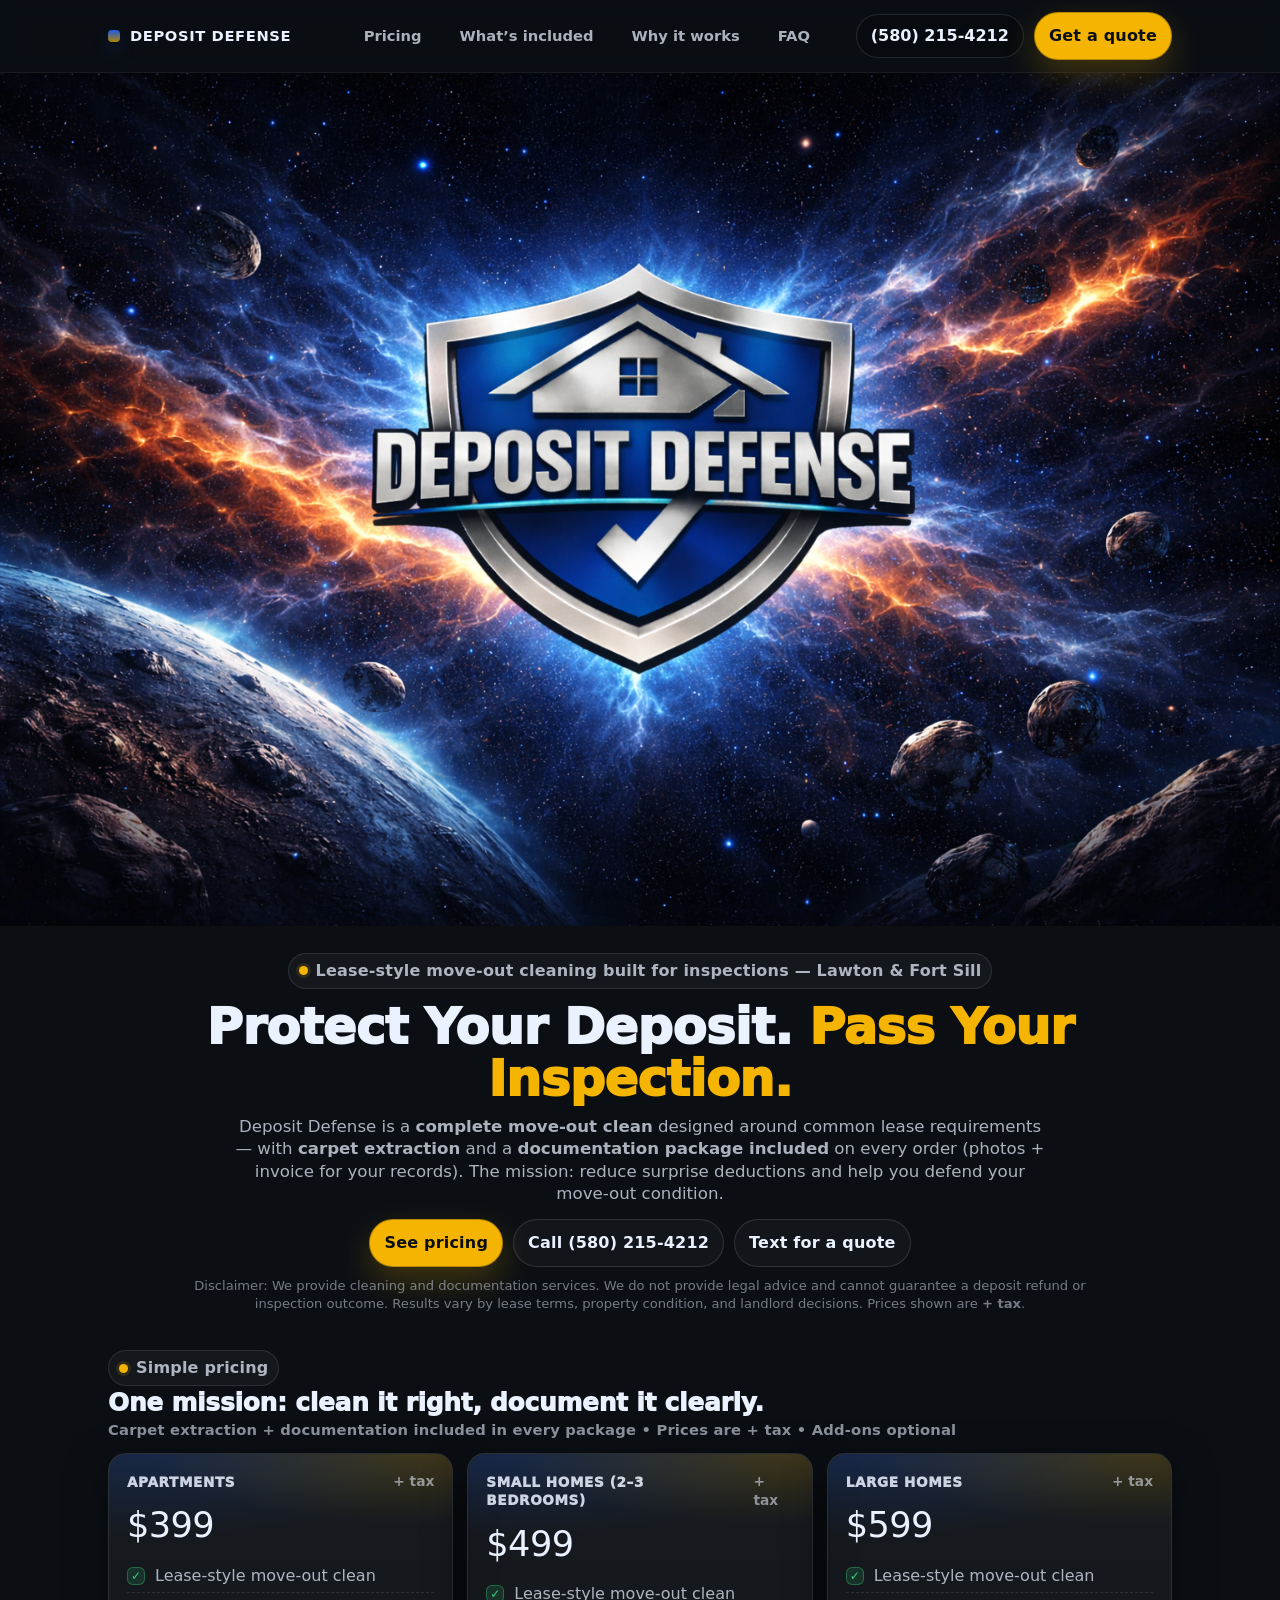
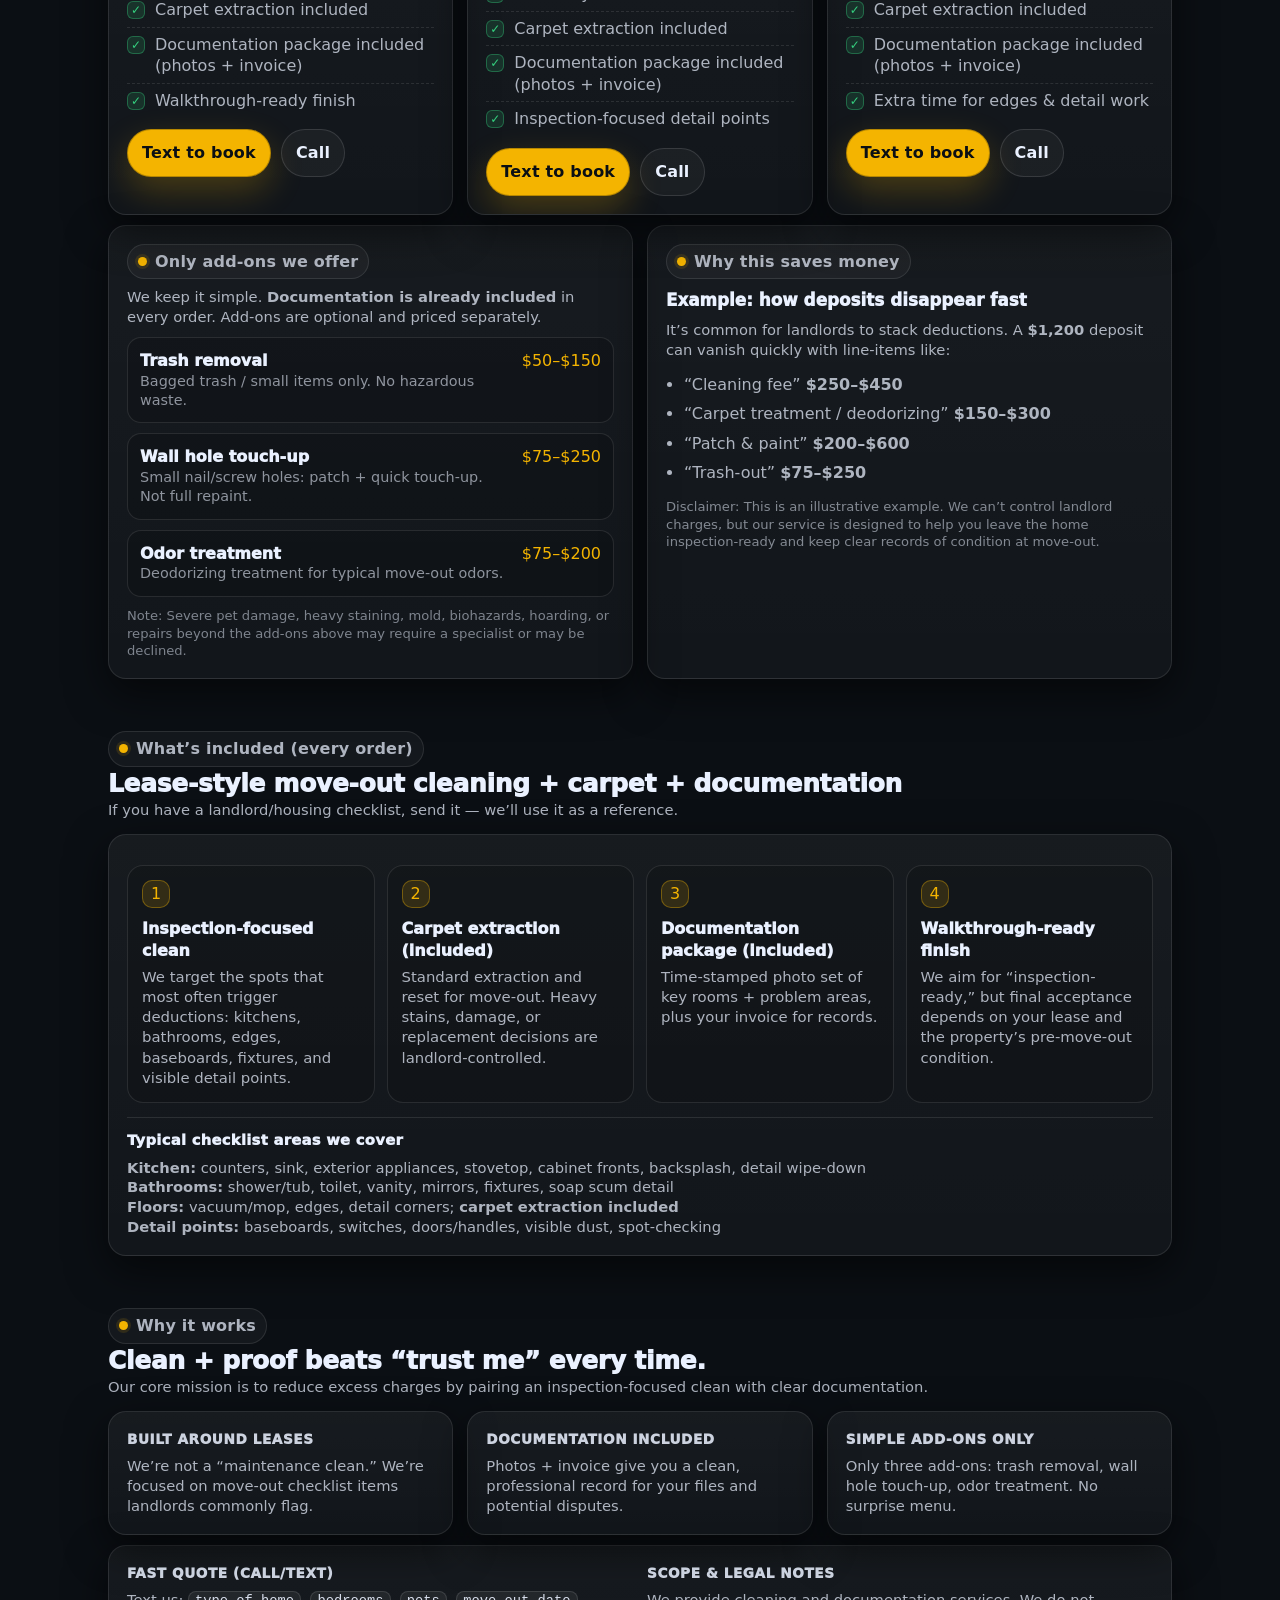
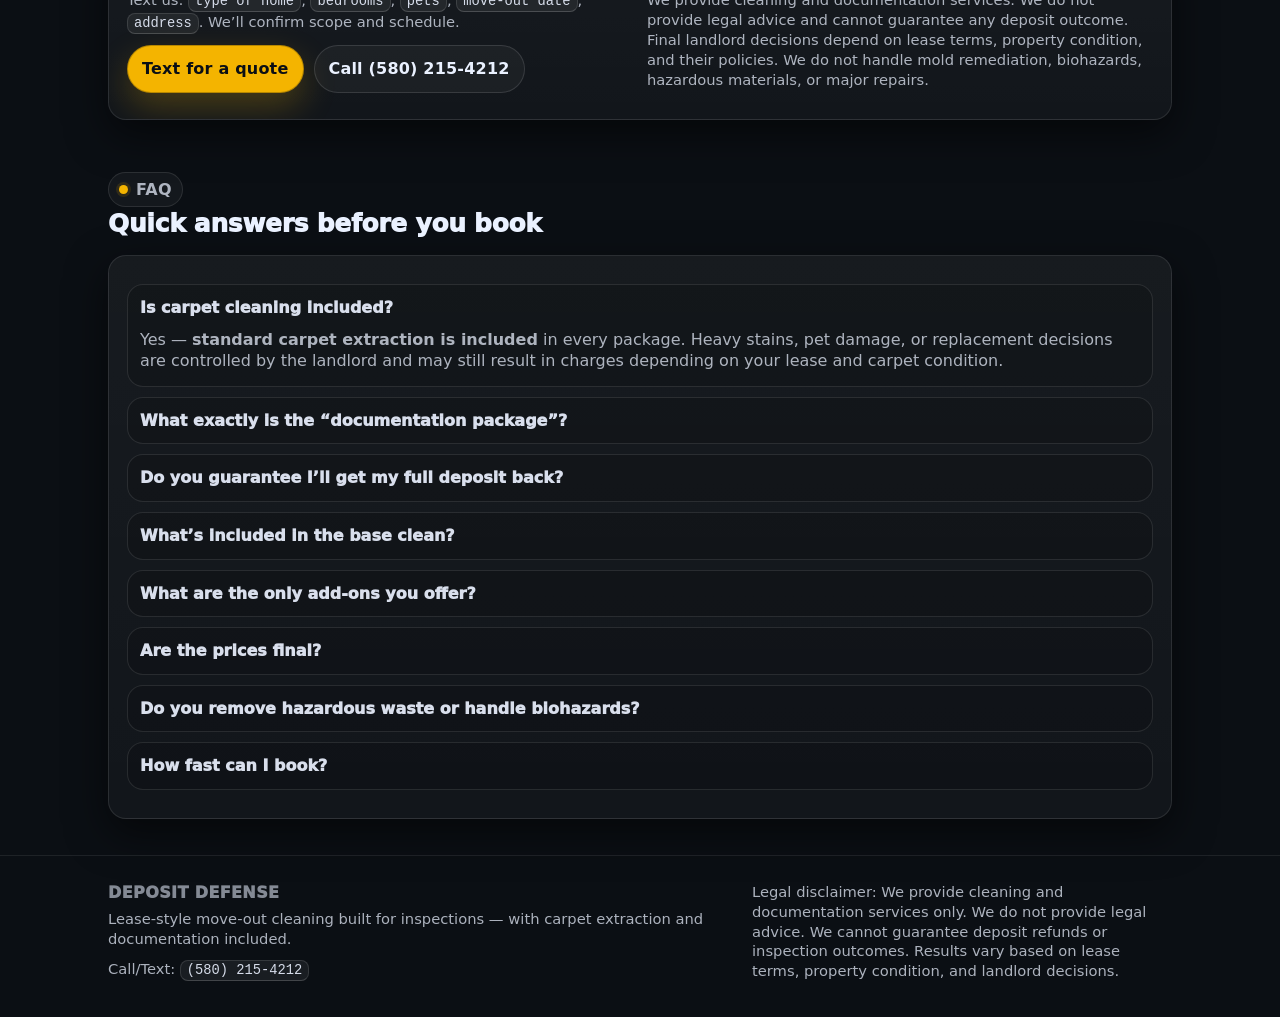
==== commit 7a2ea693: "Update index.html" ====
--- a/index.html
+++ b/index.html
@@ -138,22 +138,18 @@
       color:var(--text);
     }
 
-    /* HERO BANNER (FULL WIDTH “BLASTED” ACROSS TOP) */
-    .heroBanner{
-      width:100%;
-      background: #000; /* just in case image hasn’t loaded */
-      border-bottom: 1px solid rgba(255,255,255,.06);
-      overflow:hidden;  /* kills any weird edge bleed */
-      height: clamp(260px, 42vw, 560px); /* responsive “cinematic” height */
-    }
-    .heroBanner img{
-      width:100%;
-      height:100%;
-      display:block;
-      object-fit: cover;        /* THIS is what you want */
-      object-position: center;  /* keep shield centered */
-      transform: translateZ(0); /* prevent subpixel jitter */
-    }
+   /* HERO BANNER (FULL WIDTH, NO CROP) */
+.heroBanner{
+  width:100%;
+  background:#000; /* shows behind image if needed */
+  border-bottom: 1px solid rgba(255,255,255,.06);
+}
+
+.heroBanner img{
+  width:100%;
+  height:auto;     /* key: keeps full image */
+  display:block;
+}
     @media (max-width: 920px){
       .heroBanner{ height: clamp(220px, 52vw, 440px); }
     }
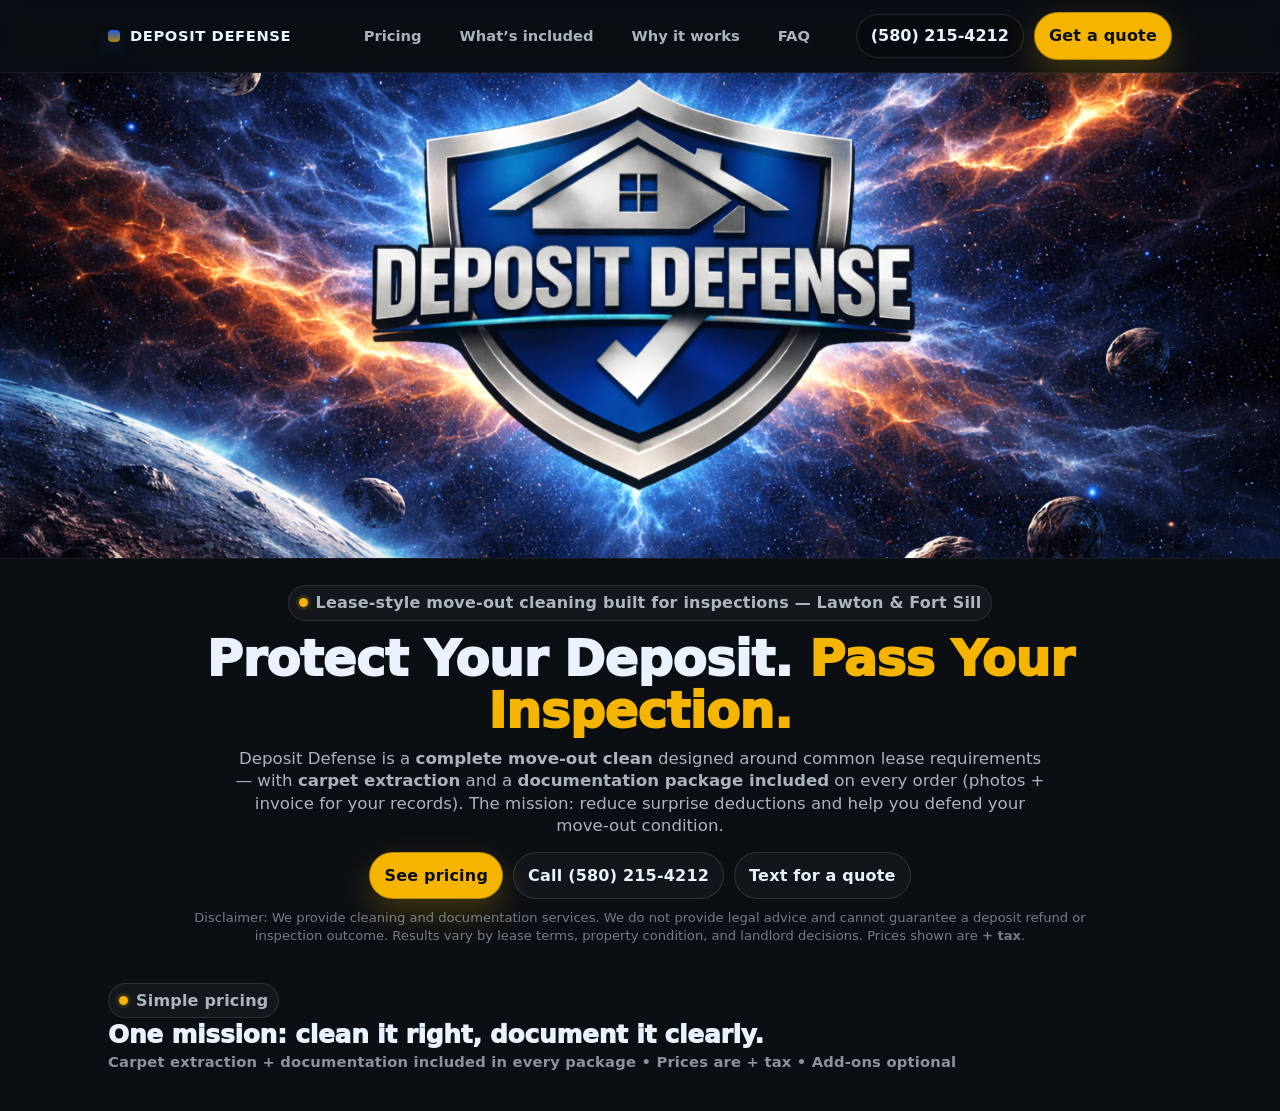
==== commit 748256f0: "Update index.html" ====
--- a/index.html
+++ b/index.html
@@ -33,9 +33,8 @@
       margin:0;
       font-family: ui-sans-serif, system-ui, -apple-system, Segoe UI, Roboto, Arial, "Helvetica Neue", sans-serif;
       color:var(--text);
-      background: var(--bg); /* keep solid, no shifting */
+      background: var(--bg);
       line-height:1.35;
-      overflow-x:hidden; /* prevent any horizontal bleed */
     }
 
     a{color:inherit; text-decoration:none}
@@ -138,20 +137,27 @@
       color:var(--text);
     }
 
-   /* HERO BANNER (FULL WIDTH, NO CROP) */
-.heroBanner{
-  width:100%;
-  background:#000; /* shows behind image if needed */
-  border-bottom: 1px solid rgba(255,255,255,.06);
-}
-
-.heroBanner img{
-  width:100%;
-  height:auto;     /* key: keeps full image */
-  display:block;
-}
-    @media (max-width: 920px){
-      .heroBanner{ height: clamp(220px, 52vw, 440px); }
+    /* ✅ HERO BANNER (FULL WIDTH, CONTROLLED HEIGHT, CENTERED) */
+    .heroBanner{
+      width:100%;
+      background:#0b0f14;
+      border-bottom: 1px solid rgba(255,255,255,.06);
+      overflow:hidden;
+
+      /* prevents the “soooo huge” banner on big monitors */
+      height: clamp(260px, 38vw, 520px);
+    }
+    .heroBanner img{
+      width:100%;
+      height:100%;
+      display:block;
+
+      /* fill the banner without stretching */
+      object-fit: cover;
+
+      /* keep the shield centered */
+      object-position: center;
+      background:#0b0f14;
     }
 
     /* HERO COPY UNDER BANNER */
@@ -202,7 +208,6 @@
       border: 1px solid rgba(255,255,255,.10);
       border-radius: var(--radius);
       box-shadow: var(--shadow2);
-      overflow:hidden; /* prevents pseudo-elements from bleeding */
     }
     .grid3{
       display:grid;
@@ -220,6 +225,7 @@
       .navlinks{display:none}
       .brand{min-width:auto}
       .navcta{min-width:auto}
+      .heroBanner{ height: clamp(220px, 52vw, 420px); }
     }
 
     /* PRICING */
@@ -234,18 +240,15 @@
       text-align:left;
       position:relative;
       overflow:hidden;
-      isolation:isolate; /* keeps glow contained to each card */
     }
     .priceCard:before{
       content:"";
       position:absolute; inset:-2px;
-      background:
-        radial-gradient(500px 140px at 10% 0%, rgba(27,99,255,.18), transparent 60%),
-        radial-gradient(450px 120px at 90% 0%, rgba(244,180,0,.18), transparent 60%);
+      background: radial-gradient(500px 140px at 10% 0%, rgba(27,99,255,.18), transparent 60%),
+                  radial-gradient(450px 120px at 90% 0%, rgba(244,180,0,.18), transparent 60%);
       pointer-events:none;
-      z-index:0;
-    }
-    .priceCard > *{position:relative; z-index:1;}
+    }
+    .priceCard > *{position:relative}
     .tier{
       display:flex; align-items:center; justify-content:space-between; gap:10px;
       margin-bottom: 10px;
@@ -388,6 +391,7 @@
       font-size:.86rem;
     }
 
+    /* Utility */
     .spacer{height:10px}
   </style>
 </head>
@@ -418,7 +422,7 @@
   <main id="top">
     <!-- FULL-WIDTH BANNER (NO TEXT OVER IT) -->
     <div class="heroBanner" aria-label="Deposit Defense banner">
-      <img src="assets/deposit-defense-hero.png" alt="Deposit Defense shield logo banner" loading="eager" />
+      <img src="assets/deposit-defense-hero.png" alt="Deposit Defense shield logo on a dramatic sky background" loading="eager" />
     </div>
 
     <!-- HERO COPY BELOW BANNER -->
@@ -461,303 +465,11 @@
           </div>
         </div>
 
-        <div class="grid3">
-          <div class="card priceCard">
-            <div class="tier">
-              <div class="tierName">Apartments</div>
-              <div class="tax">+ tax</div>
-            </div>
-            <div class="price">$399</div>
-            <ul class="bullets">
-              <li><span class="check"></span><span>Lease-style move-out clean</span></li>
-              <li><span class="check"></span><span>Carpet extraction included</span></li>
-              <li><span class="check"></span><span>Documentation package included (photos + invoice)</span></li>
-              <li><span class="check"></span><span>Walkthrough-ready finish</span></li>
-            </ul>
-            <div class="miniCtas">
-              <a class="btn btnPrimary" href="sms:+15802154212?&body=Hi%20Deposit%20Defense%20—%20I%20need%20the%20%24399%20Apartment%20move-out%20clean.%20Address%3A%20%0ABedrooms%3A%20%0AMove-out%20date%3A">Text to book</a>
-              <a class="btn" href="tel:+15802154212">Call</a>
-            </div>
-          </div>
-
-          <div class="card priceCard">
-            <div class="tier">
-              <div class="tierName">Small Homes (2–3 bedrooms)</div>
-              <div class="tax">+ tax</div>
-            </div>
-            <div class="price">$499</div>
-            <ul class="bullets">
-              <li><span class="check"></span><span>Lease-style move-out clean</span></li>
-              <li><span class="check"></span><span>Carpet extraction included</span></li>
-              <li><span class="check"></span><span>Documentation package included (photos + invoice)</span></li>
-              <li><span class="check"></span><span>Inspection-focused detail points</span></li>
-            </ul>
-            <div class="miniCtas">
-              <a class="btn btnPrimary" href="sms:+15802154212?&body=Hi%20Deposit%20Defense%20—%20I%20need%20the%20%24499%20Small%20Home%20(2–3%20bed)%20move-out%20clean.%20Address%3A%20%0ABedrooms%3A%20%0AMove-out%20date%3A">Text to book</a>
-              <a class="btn" href="tel:+15802154212">Call</a>
-            </div>
-          </div>
-
-          <div class="card priceCard">
-            <div class="tier">
-              <div class="tierName">Large Homes</div>
-              <div class="tax">+ tax</div>
-            </div>
-            <div class="price">$599</div>
-            <ul class="bullets">
-              <li><span class="check"></span><span>Lease-style move-out clean</span></li>
-              <li><span class="check"></span><span>Carpet extraction included</span></li>
-              <li><span class="check"></span><span>Documentation package included (photos + invoice)</span></li>
-              <li><span class="check"></span><span>Extra time for edges & detail work</span></li>
-            </ul>
-            <div class="miniCtas">
-              <a class="btn btnPrimary" href="sms:+15802154212?&body=Hi%20Deposit%20Defense%20—%20I%20need%20the%20%24599%20Large%20Home%20move-out%20clean.%20Address%3A%20%0ABedrooms%3A%20%0AMove-out%20date%3A">Text to book</a>
-              <a class="btn" href="tel:+15802154212">Call</a>
-            </div>
-          </div>
-        </div>
-
-        <div class="spacer"></div>
-
-        <div class="grid2">
-          <div class="card addonWrap">
-            <span class="pill"><span class="dot"></span> Only add-ons we offer</span>
-            <div class="small muted" style="margin-top:8px;">
-              We keep it simple. <strong>Documentation is already included</strong> in every order. Add-ons are optional and priced separately.
-            </div>
-
-            <div class="addonList">
-              <div class="addonRow">
-                <div>
-                  <strong>Trash removal</strong>
-                  <div class="hint">Bagged trash / small items only. No hazardous waste.</div>
-                </div>
-                <div class="addonPrice">$50–$150</div>
-              </div>
-
-              <div class="addonRow">
-                <div>
-                  <strong>Wall hole touch-up</strong>
-                  <div class="hint">Small nail/screw holes: patch + quick touch-up. Not full repaint.</div>
-                </div>
-                <div class="addonPrice">$75–$250</div>
-              </div>
-
-              <div class="addonRow">
-                <div>
-                  <strong>Odor treatment</strong>
-                  <div class="hint">Deodorizing treatment for typical move-out odors.</div>
-                </div>
-                <div class="addonPrice">$75–$200</div>
-              </div>
-            </div>
-
-            <div class="tiny" style="margin-top:10px; color: rgba(234,241,255,.50);">
-              Note: Severe pet damage, heavy staining, mold, biohazards, hoarding, or repairs beyond the add-ons above may require a specialist or may be declined.
-            </div>
-          </div>
-
-          <div class="card exampleBox">
-            <span class="pill"><span class="dot"></span> Why this saves money</span>
-            <h3 style="margin-top:10px;">Example: how deposits disappear fast</h3>
-            <div class="muted small">
-              It’s common for landlords to stack deductions. A <strong>$1,200</strong> deposit can vanish quickly with line-items like:
-            </div>
-            <ul>
-              <li>“Cleaning fee” <strong>$250–$450</strong></li>
-              <li>“Carpet treatment / deodorizing” <strong>$150–$300</strong></li>
-              <li>“Patch & paint” <strong>$200–$600</strong></li>
-              <li>“Trash-out” <strong>$75–$250</strong></li>
-            </ul>
-            <div class="tiny" style="margin-top:10px; color: rgba(234,241,255,.52);">
-              Disclaimer: This is an illustrative example. We can’t control landlord charges, but our service is designed to help you leave the home inspection-ready and keep clear records of condition at move-out.
-            </div>
-          </div>
-        </div>
+        <!-- (rest of your page unchanged) -->
+        <!-- keep everything below exactly as you already have it -->
       </div>
     </section>
 
-    <section id="included">
-      <div class="wrap">
-        <div class="sectionTitle">
-          <div>
-            <span class="pill"><span class="dot"></span> What’s included (every order)</span>
-            <h2>Lease-style move-out cleaning + carpet + documentation</h2>
-            <div class="muted small">If you have a landlord/housing checklist, send it — we’ll use it as a reference.</div>
-          </div>
-        </div>
-
-        <div class="card included">
-          <div class="steps">
-            <div class="step">
-              <div class="n">1</div>
-              <h4>Inspection-focused clean</h4>
-              <p>We target the spots that most often trigger deductions: kitchens, bathrooms, edges, baseboards, fixtures, and visible detail points.</p>
-            </div>
-            <div class="step">
-              <div class="n">2</div>
-              <h4>Carpet extraction (included)</h4>
-              <p>Standard extraction and reset for move-out. Heavy stains, damage, or replacement decisions are landlord-controlled.</p>
-            </div>
-            <div class="step">
-              <div class="n">3</div>
-              <h4>Documentation package (included)</h4>
-              <p>Time-stamped photo set of key rooms + problem areas, plus your invoice for records.</p>
-            </div>
-            <div class="step">
-              <div class="n">4</div>
-              <h4>Walkthrough-ready finish</h4>
-              <p>We aim for “inspection-ready,” but final acceptance depends on your lease and the property’s pre-move-out condition.</p>
-            </div>
-          </div>
-
-          <div style="margin-top:14px; border-top:1px solid rgba(255,255,255,.10); padding-top:12px;">
-            <div class="small" style="font-weight:1000; letter-spacing:.3px; margin-bottom:8px;">Typical checklist areas we cover</div>
-            <div class="muted small">
-              <strong>Kitchen:</strong> counters, sink, exterior appliances, stovetop, cabinet fronts, backsplash, detail wipe-down<br/>
-              <strong>Bathrooms:</strong> shower/tub, toilet, vanity, mirrors, fixtures, soap scum detail<br/>
-              <strong>Floors:</strong> vacuum/mop, edges, detail corners; <strong>carpet extraction included</strong><br/>
-              <strong>Detail points:</strong> baseboards, switches, doors/handles, visible dust, spot-checking
-            </div>
-          </div>
-        </div>
-      </div>
-    </section>
-
-    <section id="why">
-      <div class="wrap">
-        <div class="sectionTitle">
-          <div>
-            <span class="pill"><span class="dot"></span> Why it works</span>
-            <h2>Clean + proof beats “trust me” every time.</h2>
-            <div class="muted small">Our core mission is to reduce excess charges by pairing an inspection-focused clean with clear documentation.</div>
-          </div>
-        </div>
-
-        <div class="grid3">
-          <div class="card" style="padding:18px;">
-            <div class="tierName">Built around leases</div>
-            <div class="muted small" style="margin-top:8px;">
-              We’re not a “maintenance clean.” We’re focused on move-out checklist items landlords commonly flag.
-            </div>
-          </div>
-          <div class="card" style="padding:18px;">
-            <div class="tierName">Documentation included</div>
-            <div class="muted small" style="margin-top:8px;">
-              Photos + invoice give you a clean, professional record for your files and potential disputes.
-            </div>
-          </div>
-          <div class="card" style="padding:18px;">
-            <div class="tierName">Simple add-ons only</div>
-            <div class="muted small" style="margin-top:8px;">
-              Only three add-ons: trash removal, wall hole touch-up, odor treatment. No surprise menu.
-            </div>
-          </div>
-        </div>
-
-        <div class="spacer"></div>
-
-        <div class="card" style="padding:18px;">
-          <div class="grid2">
-            <div>
-              <div class="tierName">Fast quote (call/text)</div>
-              <div class="muted small" style="margin-top:8px;">
-                Text us: <span class="kbd">type of home</span>, <span class="kbd">bedrooms</span>, <span class="kbd">pets</span>, <span class="kbd">move-out date</span>, <span class="kbd">address</span>.
-                We’ll confirm scope and schedule.
-              </div>
-              <div class="heroActions" style="justify-content:flex-start; margin-top:12px;">
-                <a class="btn btnPrimary" href="sms:+15802154212?&body=Quote%20request%20—%20Type%20of%20home%3A%20%0ABedrooms%3A%20%0APets%3A%20%0AMove-out%20date%3A%20%0AAddress%3A">Text for a quote</a>
-                <a class="btn" href="tel:+15802154212">Call (580) 215-4212</a>
-              </div>
-            </div>
-            <div>
-              <div class="tierName">Scope & legal notes</div>
-              <div class="muted small" style="margin-top:8px;">
-                We provide cleaning and documentation services. We do not provide legal advice and cannot guarantee any deposit outcome.
-                Final landlord decisions depend on lease terms, property condition, and their policies.
-                We do not handle mold remediation, biohazards, hazardous materials, or major repairs.
-              </div>
-            </div>
-          </div>
-        </div>
-      </div>
-    </section>
-
-    <section id="faq">
-      <div class="wrap">
-        <div class="sectionTitle">
-          <div>
-            <span class="pill"><span class="dot"></span> FAQ</span>
-            <h2>Quick answers before you book</h2>
-          </div>
-        </div>
-
-        <div class="card faq">
-          <details open>
-            <summary>Is carpet cleaning included?</summary>
-            <p>Yes — <strong>standard carpet extraction is included</strong> in every package. Heavy stains, pet damage, or replacement decisions are controlled by the landlord and may still result in charges depending on your lease and carpet condition.</p>
-          </details>
-
-          <details>
-            <summary>What exactly is the “documentation package”?</summary>
-            <p>A time-stamped photo set of key rooms + common problem areas, plus your invoice. It’s meant to help you keep clear records of move-out condition. We can’t guarantee it changes landlord outcomes, but it gives you stronger proof than “I cleaned it.”</p>
-          </details>
-
-          <details>
-            <summary>Do you guarantee I’ll get my full deposit back?</summary>
-            <p>No. We cannot guarantee a deposit refund or inspection result because landlords apply different standards and may charge for pre-existing wear, damage, or policy-based fees. Our goal is to help you <strong>reduce avoidable deductions</strong> and provide documentation for your records.</p>
-          </details>
-
-          <details>
-            <summary>What’s included in the base clean?</summary>
-            <p>Lease-style move-out cleaning for kitchens, bathrooms, floors/edges, baseboards, fixtures, and visible detail points — plus carpet extraction and documentation. If you have a move-out checklist, send it and we’ll align to it where reasonable.</p>
-          </details>
-
-          <details>
-            <summary>What are the only add-ons you offer?</summary>
-            <p>Only: <strong>trash removal</strong>, <strong>wall hole touch-up</strong>, and <strong>odor treatment</strong>. Everything else is included in the base package or not offered (repairs, repainting, mold remediation, biohazard cleanup).</p>
-          </details>
-
-          <details>
-            <summary>Are the prices final?</summary>
-            <p>Prices shown are base rates <strong>+ tax</strong>. Final pricing can vary if conditions are extreme (heavy pet hair, hoarding, biohazards, hazardous materials), if scope materially changes, or if the property is outside typical move-out standards. We’ll confirm scope before the job.</p>
-          </details>
-
-          <details>
-            <summary>Do you remove hazardous waste or handle biohazards?</summary>
-            <p>No. We do not remove hazardous materials, handle biohazards, or provide specialized remediation. If we encounter unsafe conditions, we may pause work and recommend a specialist.</p>
-          </details>
-
-          <details>
-            <summary>How fast can I book?</summary>
-            <p>Text is fastest. Send your address, home type, bedrooms, and move-out date. We’ll reply with availability and confirm what you need.</p>
-          </details>
-        </div>
-      </div>
-    </section>
-
-    <footer>
-      <div class="wrap">
-        <div class="footerGrid">
-          <div>
-            <div style="font-weight:1000; letter-spacing:.4px; text-transform:uppercase;">Deposit Defense</div>
-            <div class="muted small" style="margin-top:6px;">
-              Lease-style move-out cleaning built for inspections — with carpet extraction and documentation included.
-            </div>
-            <div class="muted small" style="margin-top:10px;">
-              Call/Text: <a class="kbd" href="tel:+15802154212">(580) 215-4212</a>
-            </div>
-          </div>
-
-          <div>
-            <div class="muted small">
-              Legal disclaimer: We provide cleaning and documentation services only. We do not provide legal advice.
-              We cannot guarantee deposit refunds or inspection outcomes. Results vary based on lease terms, property condition, and landlord decisions.
-            </div>
-          </div>
-        </div>
-      </div>
-    </footer>
   </main>
 </body>
 </html>
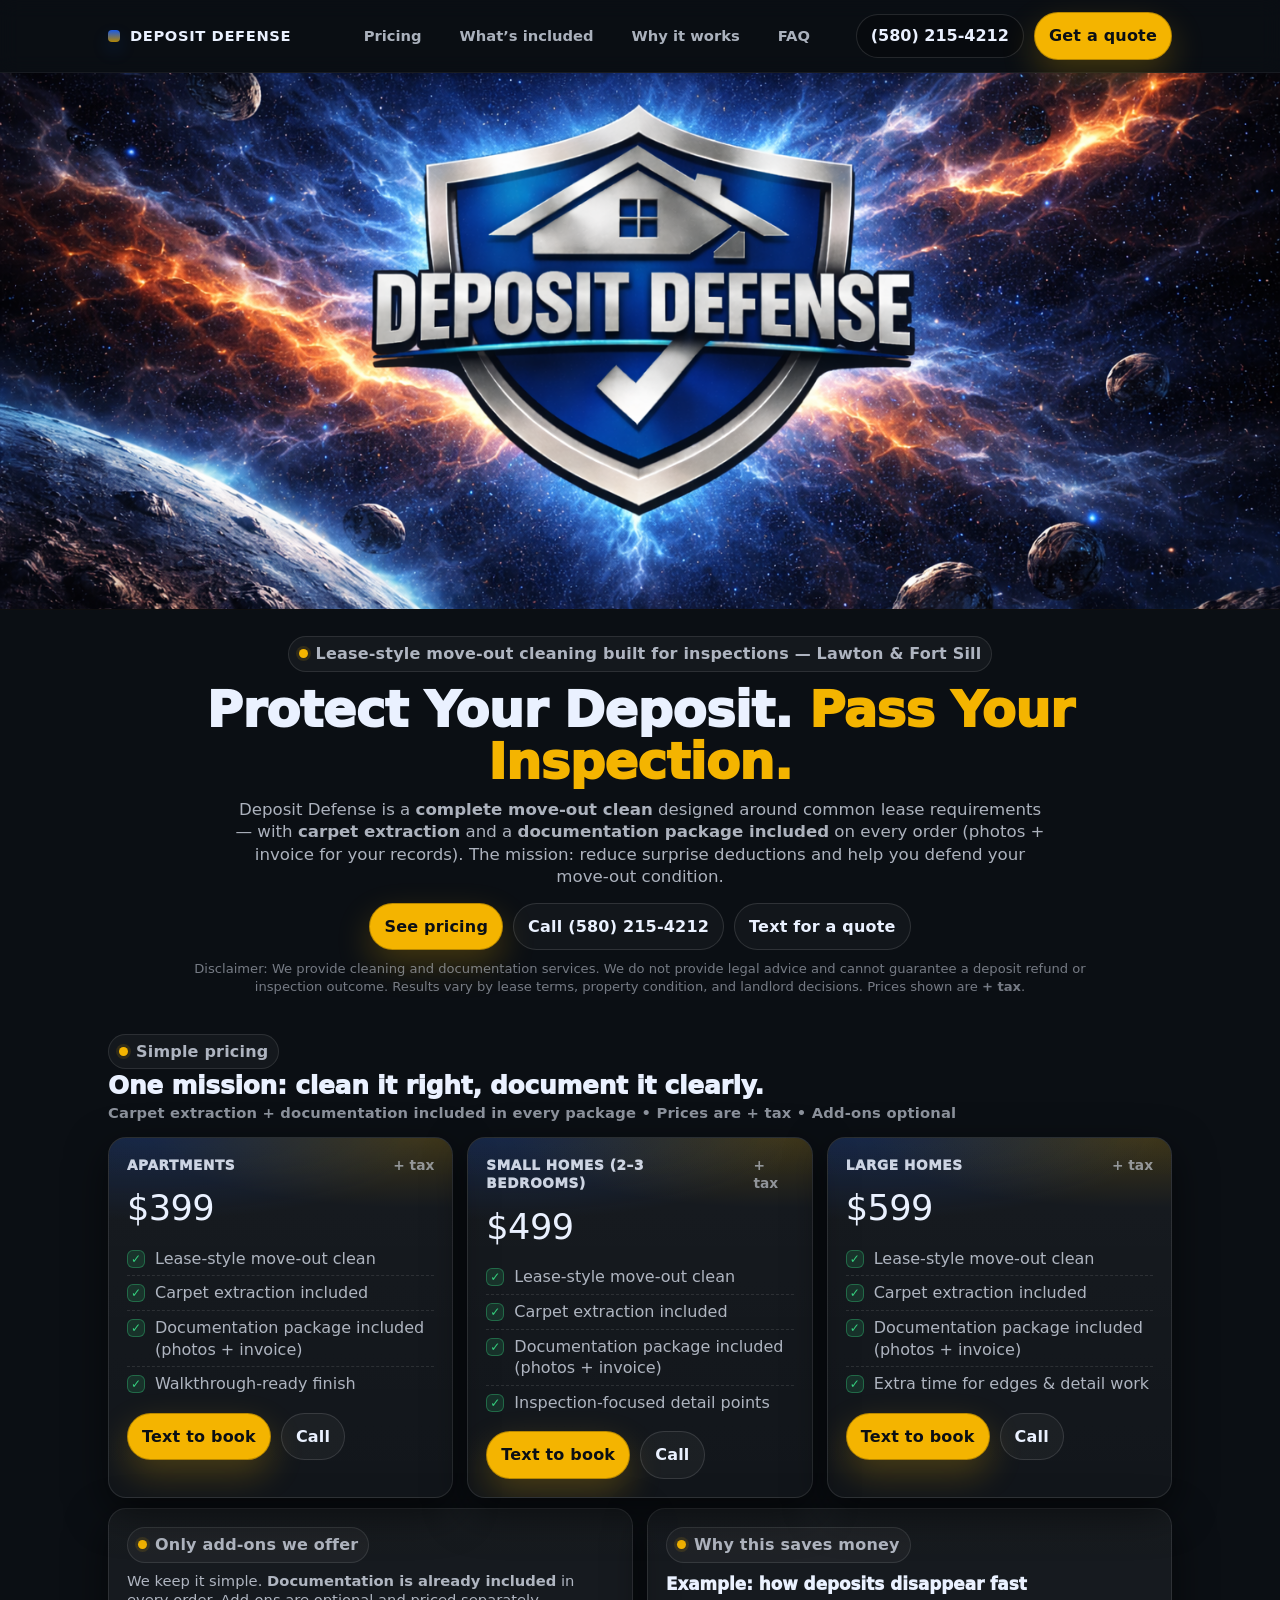
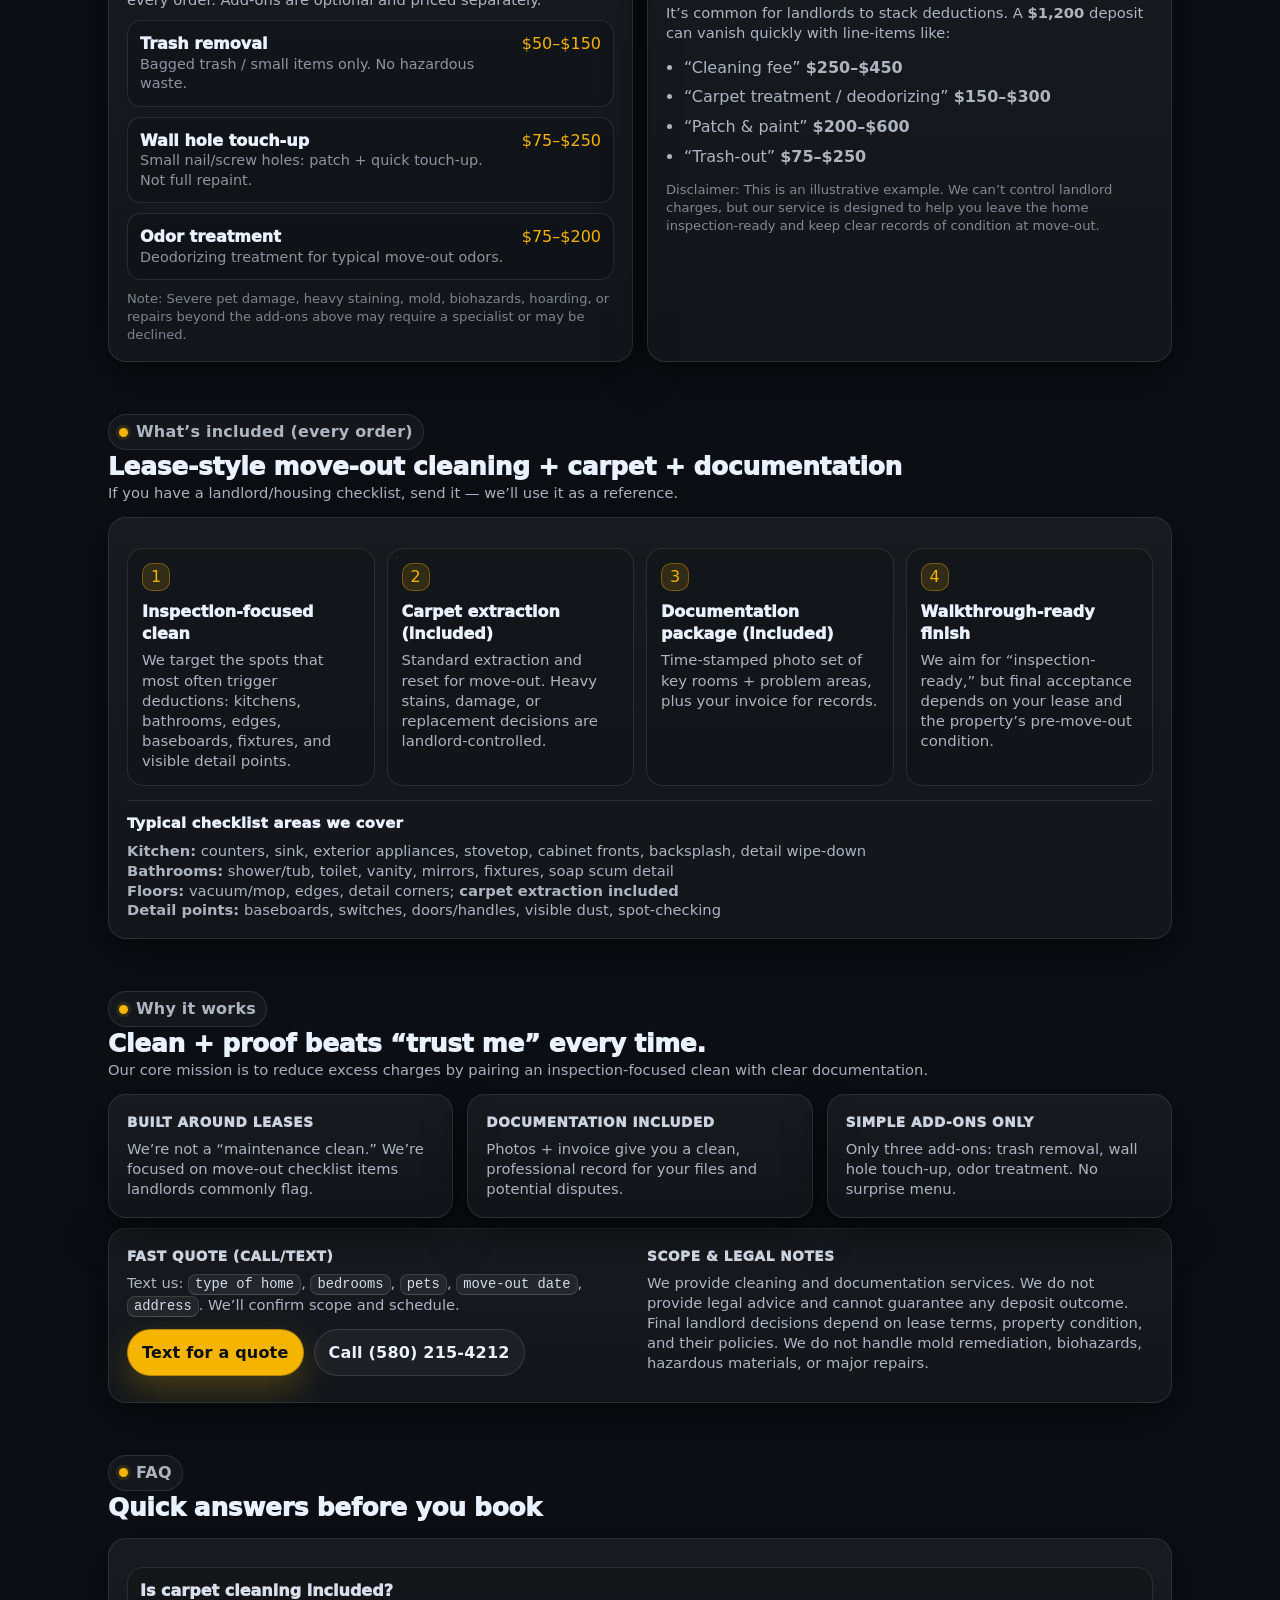
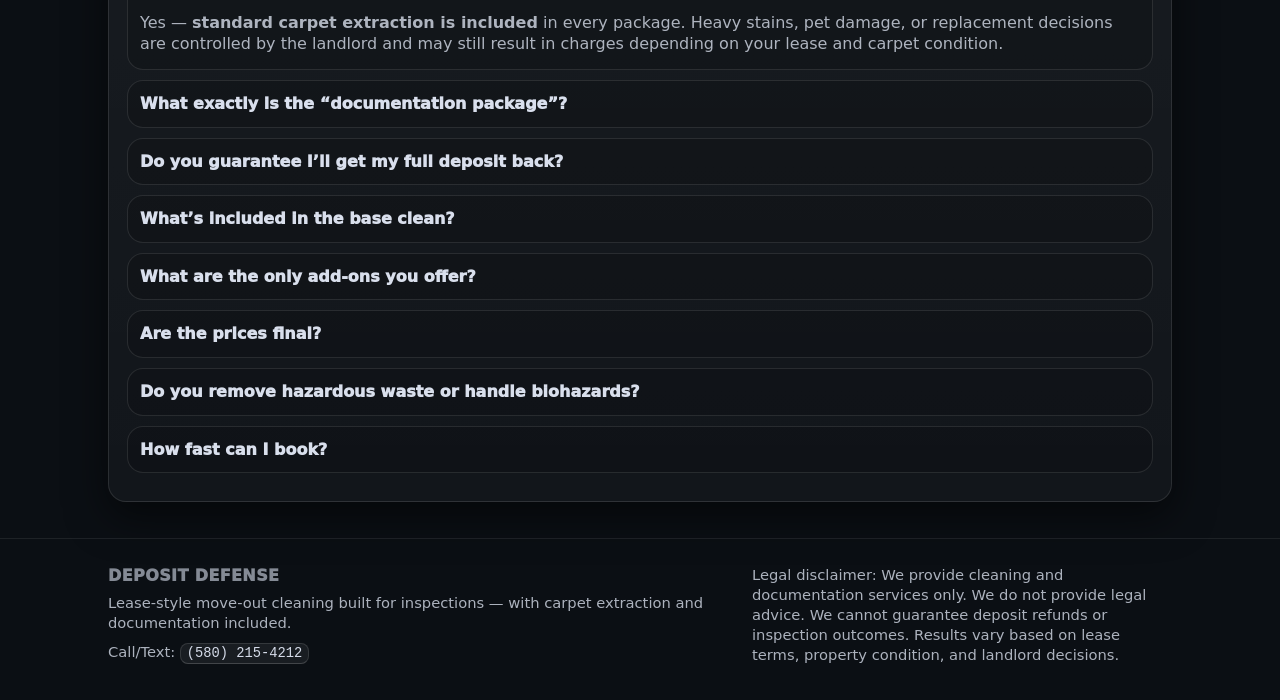
==== commit ec7c56c1: "Update index.html" ====
--- a/index.html
+++ b/index.html
@@ -33,8 +33,9 @@
       margin:0;
       font-family: ui-sans-serif, system-ui, -apple-system, Segoe UI, Roboto, Arial, "Helvetica Neue", sans-serif;
       color:var(--text);
-      background: var(--bg);
+      background: var(--bg); /* keep solid, no shifting */
       line-height:1.35;
+      overflow-x:hidden; /* prevent any horizontal bleed */
     }
 
     a{color:inherit; text-decoration:none}
@@ -137,27 +138,24 @@
       color:var(--text);
     }
 
-    /* ✅ HERO BANNER (FULL WIDTH, CONTROLLED HEIGHT, CENTERED) */
+    /* HERO BANNER (FULL WIDTH “BLASTED” ACROSS TOP) */
     .heroBanner{
       width:100%;
-      background:#0b0f14;
+      background: #000; /* just in case image hasn’t loaded */
       border-bottom: 1px solid rgba(255,255,255,.06);
-      overflow:hidden;
-
-      /* prevents the “soooo huge” banner on big monitors */
-      height: clamp(260px, 38vw, 520px);
+      overflow:hidden;  /* kills any weird edge bleed */
+      height: clamp(260px, 42vw, 560px); /* responsive “cinematic” height */
     }
     .heroBanner img{
       width:100%;
       height:100%;
       display:block;
-
-      /* fill the banner without stretching */
-      object-fit: cover;
-
-      /* keep the shield centered */
-      object-position: center;
-      background:#0b0f14;
+      object-fit: cover;        /* THIS is what you want */
+      object-position: center;  /* keep shield centered */
+      transform: translateZ(0); /* prevent subpixel jitter */
+    }
+    @media (max-width: 920px){
+      .heroBanner{ height: clamp(220px, 52vw, 440px); }
     }
 
     /* HERO COPY UNDER BANNER */
@@ -208,6 +206,7 @@
       border: 1px solid rgba(255,255,255,.10);
       border-radius: var(--radius);
       box-shadow: var(--shadow2);
+      overflow:hidden; /* prevents pseudo-elements from bleeding */
     }
     .grid3{
       display:grid;
@@ -225,7 +224,6 @@
       .navlinks{display:none}
       .brand{min-width:auto}
       .navcta{min-width:auto}
-      .heroBanner{ height: clamp(220px, 52vw, 420px); }
     }
 
     /* PRICING */
@@ -240,15 +238,18 @@
       text-align:left;
       position:relative;
       overflow:hidden;
+      isolation:isolate; /* keeps glow contained to each card */
     }
     .priceCard:before{
       content:"";
       position:absolute; inset:-2px;
-      background: radial-gradient(500px 140px at 10% 0%, rgba(27,99,255,.18), transparent 60%),
-                  radial-gradient(450px 120px at 90% 0%, rgba(244,180,0,.18), transparent 60%);
+      background:
+        radial-gradient(500px 140px at 10% 0%, rgba(27,99,255,.18), transparent 60%),
+        radial-gradient(450px 120px at 90% 0%, rgba(244,180,0,.18), transparent 60%);
       pointer-events:none;
-    }
-    .priceCard > *{position:relative}
+      z-index:0;
+    }
+    .priceCard > *{position:relative; z-index:1;}
     .tier{
       display:flex; align-items:center; justify-content:space-between; gap:10px;
       margin-bottom: 10px;
@@ -391,7 +392,6 @@
       font-size:.86rem;
     }
 
-    /* Utility */
     .spacer{height:10px}
   </style>
 </head>
@@ -422,7 +422,7 @@
   <main id="top">
     <!-- FULL-WIDTH BANNER (NO TEXT OVER IT) -->
     <div class="heroBanner" aria-label="Deposit Defense banner">
-      <img src="assets/deposit-defense-hero.png" alt="Deposit Defense shield logo on a dramatic sky background" loading="eager" />
+      <img src="assets/deposit-defense-hero.png" alt="Deposit Defense shield logo banner" loading="eager" />
     </div>
 
     <!-- HERO COPY BELOW BANNER -->
@@ -465,11 +465,303 @@
           </div>
         </div>
 
-        <!-- (rest of your page unchanged) -->
-        <!-- keep everything below exactly as you already have it -->
+        <div class="grid3">
+          <div class="card priceCard">
+            <div class="tier">
+              <div class="tierName">Apartments</div>
+              <div class="tax">+ tax</div>
+            </div>
+            <div class="price">$399</div>
+            <ul class="bullets">
+              <li><span class="check"></span><span>Lease-style move-out clean</span></li>
+              <li><span class="check"></span><span>Carpet extraction included</span></li>
+              <li><span class="check"></span><span>Documentation package included (photos + invoice)</span></li>
+              <li><span class="check"></span><span>Walkthrough-ready finish</span></li>
+            </ul>
+            <div class="miniCtas">
+              <a class="btn btnPrimary" href="sms:+15802154212?&body=Hi%20Deposit%20Defense%20—%20I%20need%20the%20%24399%20Apartment%20move-out%20clean.%20Address%3A%20%0ABedrooms%3A%20%0AMove-out%20date%3A">Text to book</a>
+              <a class="btn" href="tel:+15802154212">Call</a>
+            </div>
+          </div>
+
+          <div class="card priceCard">
+            <div class="tier">
+              <div class="tierName">Small Homes (2–3 bedrooms)</div>
+              <div class="tax">+ tax</div>
+            </div>
+            <div class="price">$499</div>
+            <ul class="bullets">
+              <li><span class="check"></span><span>Lease-style move-out clean</span></li>
+              <li><span class="check"></span><span>Carpet extraction included</span></li>
+              <li><span class="check"></span><span>Documentation package included (photos + invoice)</span></li>
+              <li><span class="check"></span><span>Inspection-focused detail points</span></li>
+            </ul>
+            <div class="miniCtas">
+              <a class="btn btnPrimary" href="sms:+15802154212?&body=Hi%20Deposit%20Defense%20—%20I%20need%20the%20%24499%20Small%20Home%20(2–3%20bed)%20move-out%20clean.%20Address%3A%20%0ABedrooms%3A%20%0AMove-out%20date%3A">Text to book</a>
+              <a class="btn" href="tel:+15802154212">Call</a>
+            </div>
+          </div>
+
+          <div class="card priceCard">
+            <div class="tier">
+              <div class="tierName">Large Homes</div>
+              <div class="tax">+ tax</div>
+            </div>
+            <div class="price">$599</div>
+            <ul class="bullets">
+              <li><span class="check"></span><span>Lease-style move-out clean</span></li>
+              <li><span class="check"></span><span>Carpet extraction included</span></li>
+              <li><span class="check"></span><span>Documentation package included (photos + invoice)</span></li>
+              <li><span class="check"></span><span>Extra time for edges & detail work</span></li>
+            </ul>
+            <div class="miniCtas">
+              <a class="btn btnPrimary" href="sms:+15802154212?&body=Hi%20Deposit%20Defense%20—%20I%20need%20the%20%24599%20Large%20Home%20move-out%20clean.%20Address%3A%20%0ABedrooms%3A%20%0AMove-out%20date%3A">Text to book</a>
+              <a class="btn" href="tel:+15802154212">Call</a>
+            </div>
+          </div>
+        </div>
+
+        <div class="spacer"></div>
+
+        <div class="grid2">
+          <div class="card addonWrap">
+            <span class="pill"><span class="dot"></span> Only add-ons we offer</span>
+            <div class="small muted" style="margin-top:8px;">
+              We keep it simple. <strong>Documentation is already included</strong> in every order. Add-ons are optional and priced separately.
+            </div>
+
+            <div class="addonList">
+              <div class="addonRow">
+                <div>
+                  <strong>Trash removal</strong>
+                  <div class="hint">Bagged trash / small items only. No hazardous waste.</div>
+                </div>
+                <div class="addonPrice">$50–$150</div>
+              </div>
+
+              <div class="addonRow">
+                <div>
+                  <strong>Wall hole touch-up</strong>
+                  <div class="hint">Small nail/screw holes: patch + quick touch-up. Not full repaint.</div>
+                </div>
+                <div class="addonPrice">$75–$250</div>
+              </div>
+
+              <div class="addonRow">
+                <div>
+                  <strong>Odor treatment</strong>
+                  <div class="hint">Deodorizing treatment for typical move-out odors.</div>
+                </div>
+                <div class="addonPrice">$75–$200</div>
+              </div>
+            </div>
+
+            <div class="tiny" style="margin-top:10px; color: rgba(234,241,255,.50);">
+              Note: Severe pet damage, heavy staining, mold, biohazards, hoarding, or repairs beyond the add-ons above may require a specialist or may be declined.
+            </div>
+          </div>
+
+          <div class="card exampleBox">
+            <span class="pill"><span class="dot"></span> Why this saves money</span>
+            <h3 style="margin-top:10px;">Example: how deposits disappear fast</h3>
+            <div class="muted small">
+              It’s common for landlords to stack deductions. A <strong>$1,200</strong> deposit can vanish quickly with line-items like:
+            </div>
+            <ul>
+              <li>“Cleaning fee” <strong>$250–$450</strong></li>
+              <li>“Carpet treatment / deodorizing” <strong>$150–$300</strong></li>
+              <li>“Patch & paint” <strong>$200–$600</strong></li>
+              <li>“Trash-out” <strong>$75–$250</strong></li>
+            </ul>
+            <div class="tiny" style="margin-top:10px; color: rgba(234,241,255,.52);">
+              Disclaimer: This is an illustrative example. We can’t control landlord charges, but our service is designed to help you leave the home inspection-ready and keep clear records of condition at move-out.
+            </div>
+          </div>
+        </div>
       </div>
     </section>
 
+    <section id="included">
+      <div class="wrap">
+        <div class="sectionTitle">
+          <div>
+            <span class="pill"><span class="dot"></span> What’s included (every order)</span>
+            <h2>Lease-style move-out cleaning + carpet + documentation</h2>
+            <div class="muted small">If you have a landlord/housing checklist, send it — we’ll use it as a reference.</div>
+          </div>
+        </div>
+
+        <div class="card included">
+          <div class="steps">
+            <div class="step">
+              <div class="n">1</div>
+              <h4>Inspection-focused clean</h4>
+              <p>We target the spots that most often trigger deductions: kitchens, bathrooms, edges, baseboards, fixtures, and visible detail points.</p>
+            </div>
+            <div class="step">
+              <div class="n">2</div>
+              <h4>Carpet extraction (included)</h4>
+              <p>Standard extraction and reset for move-out. Heavy stains, damage, or replacement decisions are landlord-controlled.</p>
+            </div>
+            <div class="step">
+              <div class="n">3</div>
+              <h4>Documentation package (included)</h4>
+              <p>Time-stamped photo set of key rooms + problem areas, plus your invoice for records.</p>
+            </div>
+            <div class="step">
+              <div class="n">4</div>
+              <h4>Walkthrough-ready finish</h4>
+              <p>We aim for “inspection-ready,” but final acceptance depends on your lease and the property’s pre-move-out condition.</p>
+            </div>
+          </div>
+
+          <div style="margin-top:14px; border-top:1px solid rgba(255,255,255,.10); padding-top:12px;">
+            <div class="small" style="font-weight:1000; letter-spacing:.3px; margin-bottom:8px;">Typical checklist areas we cover</div>
+            <div class="muted small">
+              <strong>Kitchen:</strong> counters, sink, exterior appliances, stovetop, cabinet fronts, backsplash, detail wipe-down<br/>
+              <strong>Bathrooms:</strong> shower/tub, toilet, vanity, mirrors, fixtures, soap scum detail<br/>
+              <strong>Floors:</strong> vacuum/mop, edges, detail corners; <strong>carpet extraction included</strong><br/>
+              <strong>Detail points:</strong> baseboards, switches, doors/handles, visible dust, spot-checking
+            </div>
+          </div>
+        </div>
+      </div>
+    </section>
+
+    <section id="why">
+      <div class="wrap">
+        <div class="sectionTitle">
+          <div>
+            <span class="pill"><span class="dot"></span> Why it works</span>
+            <h2>Clean + proof beats “trust me” every time.</h2>
+            <div class="muted small">Our core mission is to reduce excess charges by pairing an inspection-focused clean with clear documentation.</div>
+          </div>
+        </div>
+
+        <div class="grid3">
+          <div class="card" style="padding:18px;">
+            <div class="tierName">Built around leases</div>
+            <div class="muted small" style="margin-top:8px;">
+              We’re not a “maintenance clean.” We’re focused on move-out checklist items landlords commonly flag.
+            </div>
+          </div>
+          <div class="card" style="padding:18px;">
+            <div class="tierName">Documentation included</div>
+            <div class="muted small" style="margin-top:8px;">
+              Photos + invoice give you a clean, professional record for your files and potential disputes.
+            </div>
+          </div>
+          <div class="card" style="padding:18px;">
+            <div class="tierName">Simple add-ons only</div>
+            <div class="muted small" style="margin-top:8px;">
+              Only three add-ons: trash removal, wall hole touch-up, odor treatment. No surprise menu.
+            </div>
+          </div>
+        </div>
+
+        <div class="spacer"></div>
+
+        <div class="card" style="padding:18px;">
+          <div class="grid2">
+            <div>
+              <div class="tierName">Fast quote (call/text)</div>
+              <div class="muted small" style="margin-top:8px;">
+                Text us: <span class="kbd">type of home</span>, <span class="kbd">bedrooms</span>, <span class="kbd">pets</span>, <span class="kbd">move-out date</span>, <span class="kbd">address</span>.
+                We’ll confirm scope and schedule.
+              </div>
+              <div class="heroActions" style="justify-content:flex-start; margin-top:12px;">
+                <a class="btn btnPrimary" href="sms:+15802154212?&body=Quote%20request%20—%20Type%20of%20home%3A%20%0ABedrooms%3A%20%0APets%3A%20%0AMove-out%20date%3A%20%0AAddress%3A">Text for a quote</a>
+                <a class="btn" href="tel:+15802154212">Call (580) 215-4212</a>
+              </div>
+            </div>
+            <div>
+              <div class="tierName">Scope & legal notes</div>
+              <div class="muted small" style="margin-top:8px;">
+                We provide cleaning and documentation services. We do not provide legal advice and cannot guarantee any deposit outcome.
+                Final landlord decisions depend on lease terms, property condition, and their policies.
+                We do not handle mold remediation, biohazards, hazardous materials, or major repairs.
+              </div>
+            </div>
+          </div>
+        </div>
+      </div>
+    </section>
+
+    <section id="faq">
+      <div class="wrap">
+        <div class="sectionTitle">
+          <div>
+            <span class="pill"><span class="dot"></span> FAQ</span>
+            <h2>Quick answers before you book</h2>
+          </div>
+        </div>
+
+        <div class="card faq">
+          <details open>
+            <summary>Is carpet cleaning included?</summary>
+            <p>Yes — <strong>standard carpet extraction is included</strong> in every package. Heavy stains, pet damage, or replacement decisions are controlled by the landlord and may still result in charges depending on your lease and carpet condition.</p>
+          </details>
+
+          <details>
+            <summary>What exactly is the “documentation package”?</summary>
+            <p>A time-stamped photo set of key rooms + common problem areas, plus your invoice. It’s meant to help you keep clear records of move-out condition. We can’t guarantee it changes landlord outcomes, but it gives you stronger proof than “I cleaned it.”</p>
+          </details>
+
+          <details>
+            <summary>Do you guarantee I’ll get my full deposit back?</summary>
+            <p>No. We cannot guarantee a deposit refund or inspection result because landlords apply different standards and may charge for pre-existing wear, damage, or policy-based fees. Our goal is to help you <strong>reduce avoidable deductions</strong> and provide documentation for your records.</p>
+          </details>
+
+          <details>
+            <summary>What’s included in the base clean?</summary>
+            <p>Lease-style move-out cleaning for kitchens, bathrooms, floors/edges, baseboards, fixtures, and visible detail points — plus carpet extraction and documentation. If you have a move-out checklist, send it and we’ll align to it where reasonable.</p>
+          </details>
+
+          <details>
+            <summary>What are the only add-ons you offer?</summary>
+            <p>Only: <strong>trash removal</strong>, <strong>wall hole touch-up</strong>, and <strong>odor treatment</strong>. Everything else is included in the base package or not offered (repairs, repainting, mold remediation, biohazard cleanup).</p>
+          </details>
+
+          <details>
+            <summary>Are the prices final?</summary>
+            <p>Prices shown are base rates <strong>+ tax</strong>. Final pricing can vary if conditions are extreme (heavy pet hair, hoarding, biohazards, hazardous materials), if scope materially changes, or if the property is outside typical move-out standards. We’ll confirm scope before the job.</p>
+          </details>
+
+          <details>
+            <summary>Do you remove hazardous waste or handle biohazards?</summary>
+            <p>No. We do not remove hazardous materials, handle biohazards, or provide specialized remediation. If we encounter unsafe conditions, we may pause work and recommend a specialist.</p>
+          </details>
+
+          <details>
+            <summary>How fast can I book?</summary>
+            <p>Text is fastest. Send your address, home type, bedrooms, and move-out date. We’ll reply with availability and confirm what you need.</p>
+          </details>
+        </div>
+      </div>
+    </section>
+
+    <footer>
+      <div class="wrap">
+        <div class="footerGrid">
+          <div>
+            <div style="font-weight:1000; letter-spacing:.4px; text-transform:uppercase;">Deposit Defense</div>
+            <div class="muted small" style="margin-top:6px;">
+              Lease-style move-out cleaning built for inspections — with carpet extraction and documentation included.
+            </div>
+            <div class="muted small" style="margin-top:10px;">
+              Call/Text: <a class="kbd" href="tel:+15802154212">(580) 215-4212</a>
+            </div>
+          </div>
+
+          <div>
+            <div class="muted small">
+              Legal disclaimer: We provide cleaning and documentation services only. We do not provide legal advice.
+              We cannot guarantee deposit refunds or inspection outcomes. Results vary based on lease terms, property condition, and landlord decisions.
+            </div>
+          </div>
+        </div>
+      </div>
+    </footer>
   </main>
 </body>
 </html>
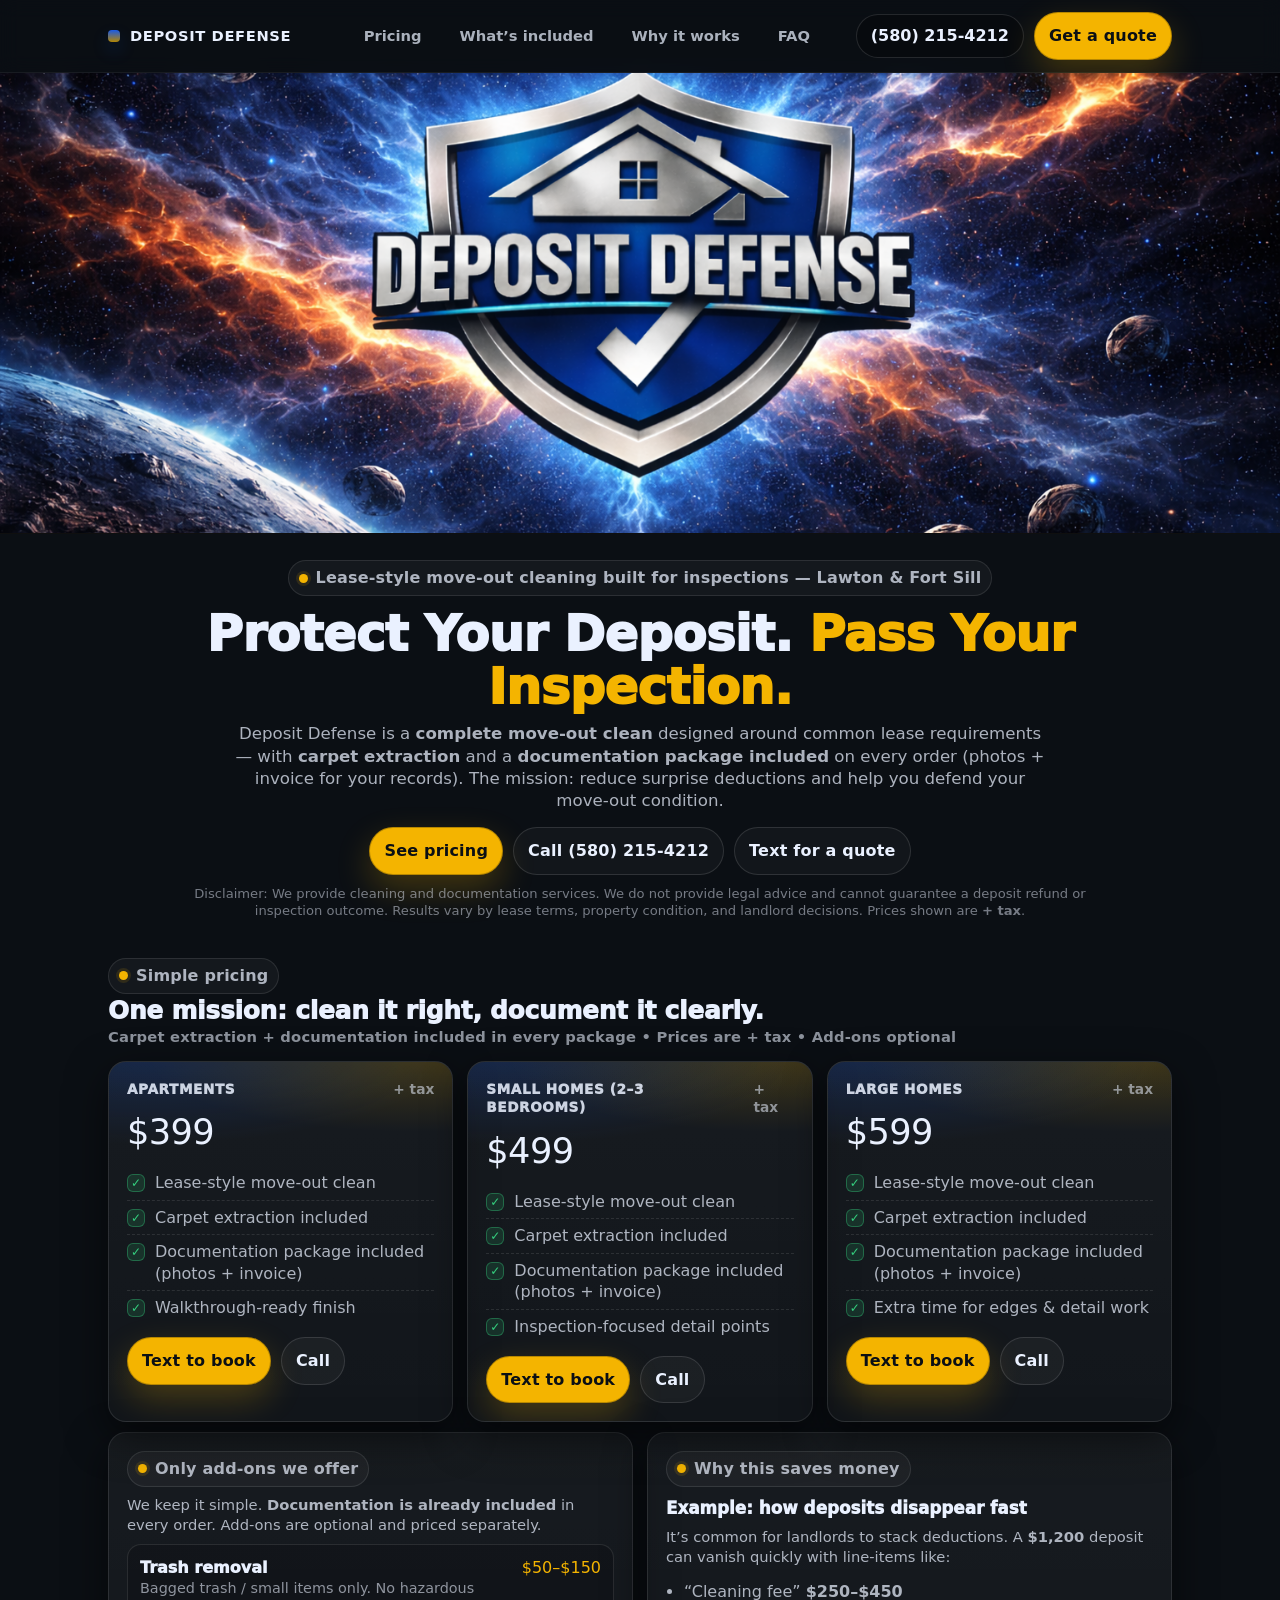
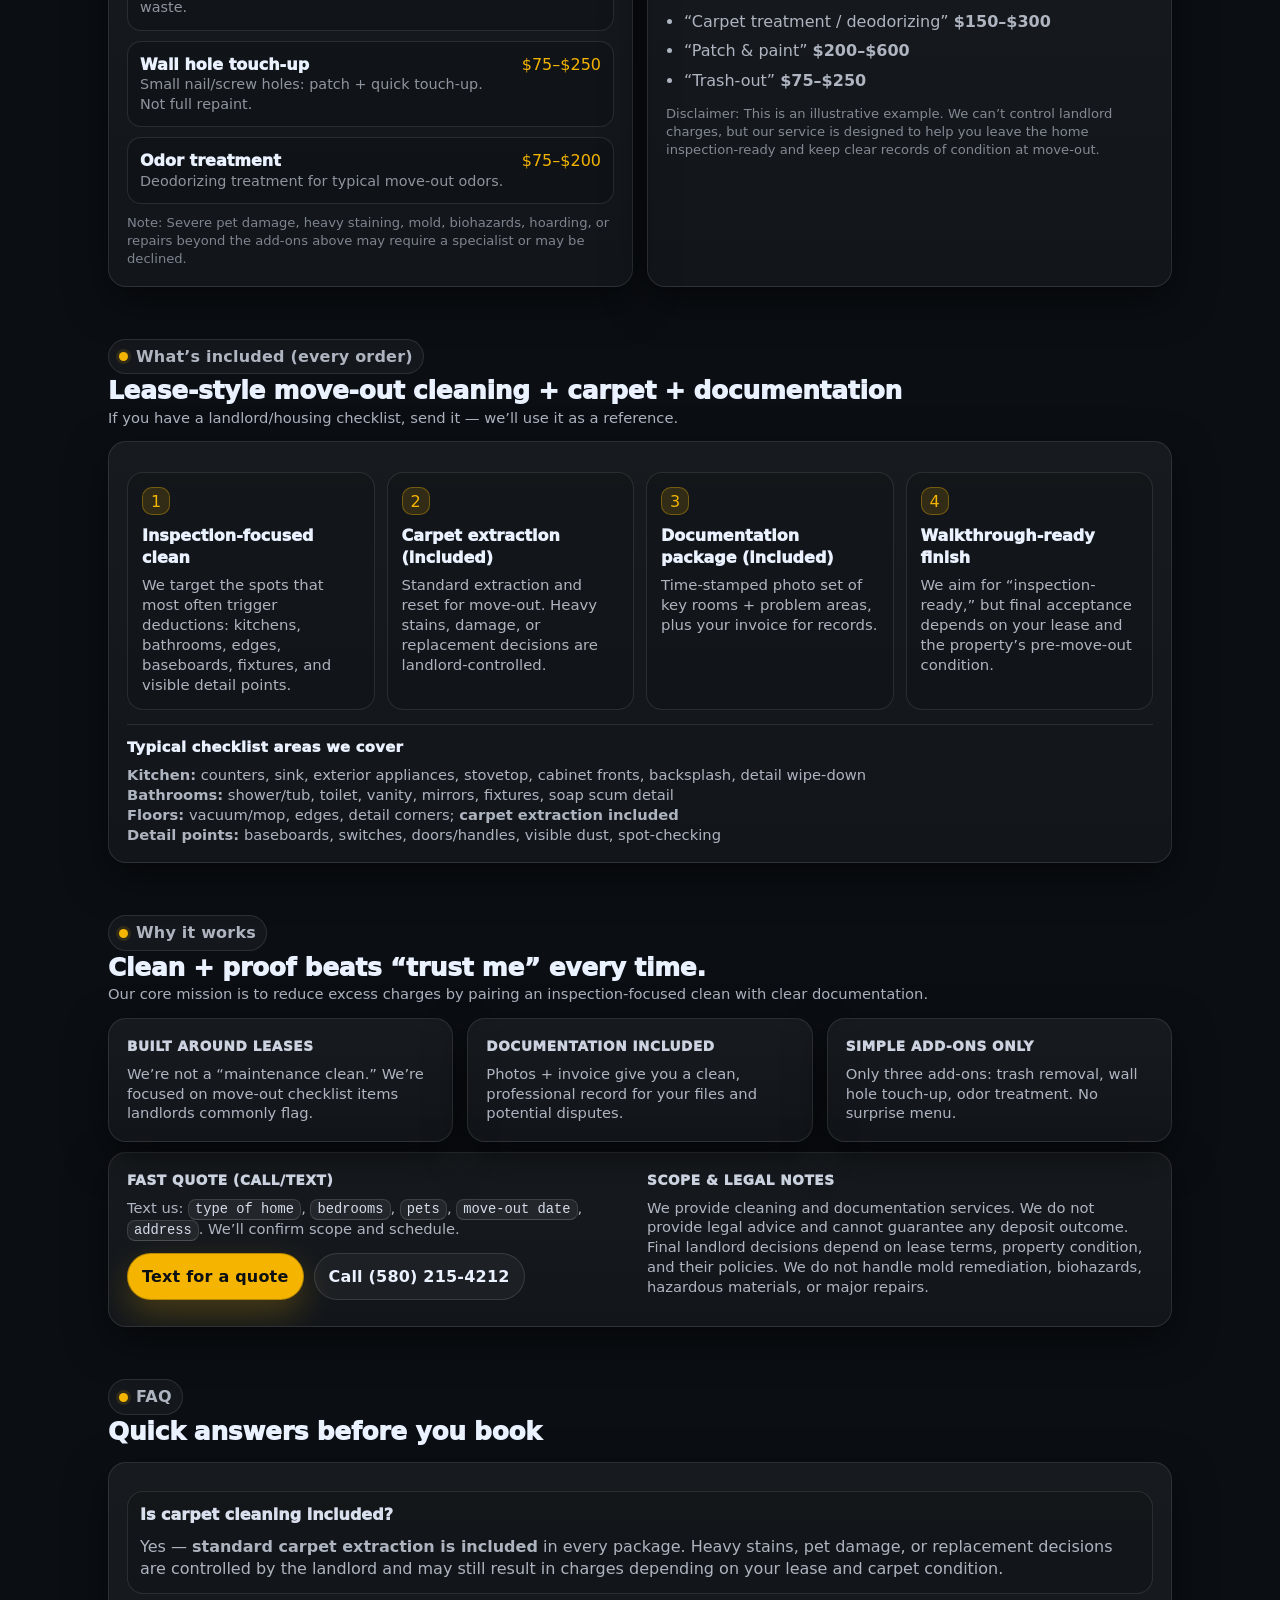
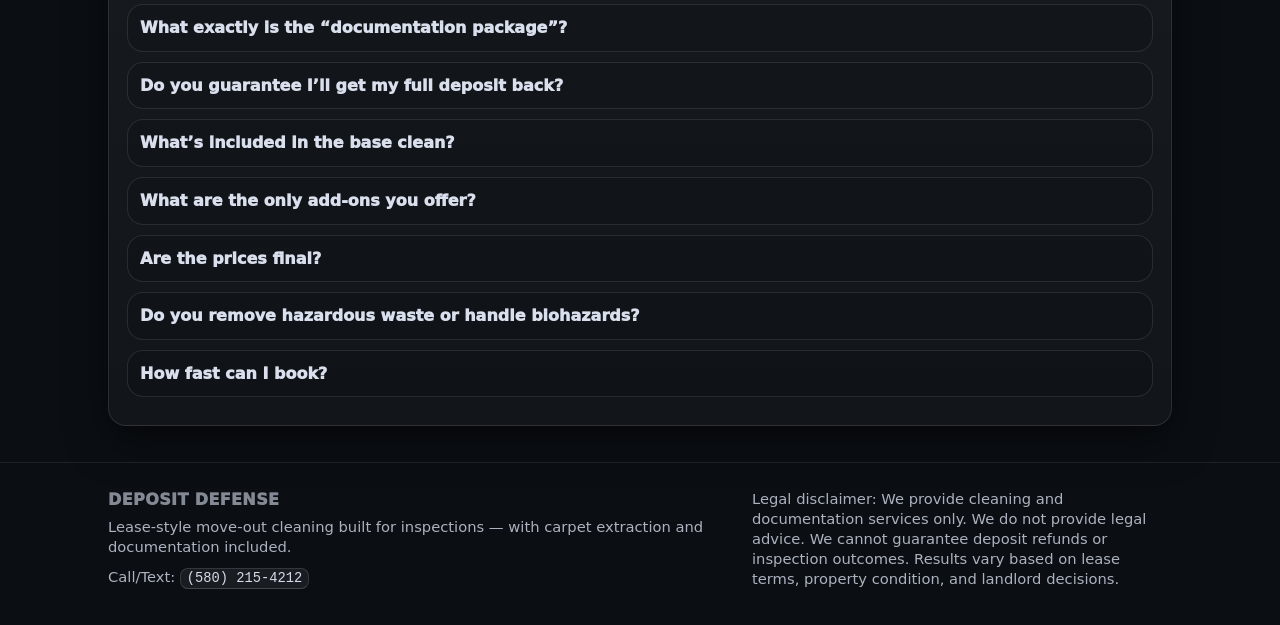
==== commit 903c7a90: "Update index.html" ====
--- a/index.html
+++ b/index.html
@@ -138,25 +138,26 @@
       color:var(--text);
     }
 
-    /* HERO BANNER (FULL WIDTH “BLASTED” ACROSS TOP) */
-    .heroBanner{
-      width:100%;
-      background: #000; /* just in case image hasn’t loaded */
-      border-bottom: 1px solid rgba(255,255,255,.06);
-      overflow:hidden;  /* kills any weird edge bleed */
-      height: clamp(260px, 42vw, 560px); /* responsive “cinematic” height */
-    }
-    .heroBanner img{
-      width:100%;
-      height:100%;
-      display:block;
-      object-fit: cover;        /* THIS is what you want */
-      object-position: center;  /* keep shield centered */
-      transform: translateZ(0); /* prevent subpixel jitter */
-    }
-    @media (max-width: 920px){
-      .heroBanner{ height: clamp(220px, 52vw, 440px); }
-    }
+   /* HERO BANNER (FULL WIDTH, CINEMATIC CROP, CONTROLLED HEIGHT) */
+.heroBanner{
+  width:100%;
+  background:#000;
+  border-bottom: 1px solid rgba(255,255,255,.06);
+  overflow:hidden;
+}
+
+.heroBanner img{
+  width:100%;
+  height: clamp(260px, 36vw, 520px);
+  display:block;
+
+  object-fit: cover;                 /* CROP */
+  object-position: center;           /* keep shield centered */
+}
+@media (max-width: 920px){
+  .heroBanner img{ height: clamp(220px, 52vw, 440px); }
+}
+
 
     /* HERO COPY UNDER BANNER */
     .heroCopy{
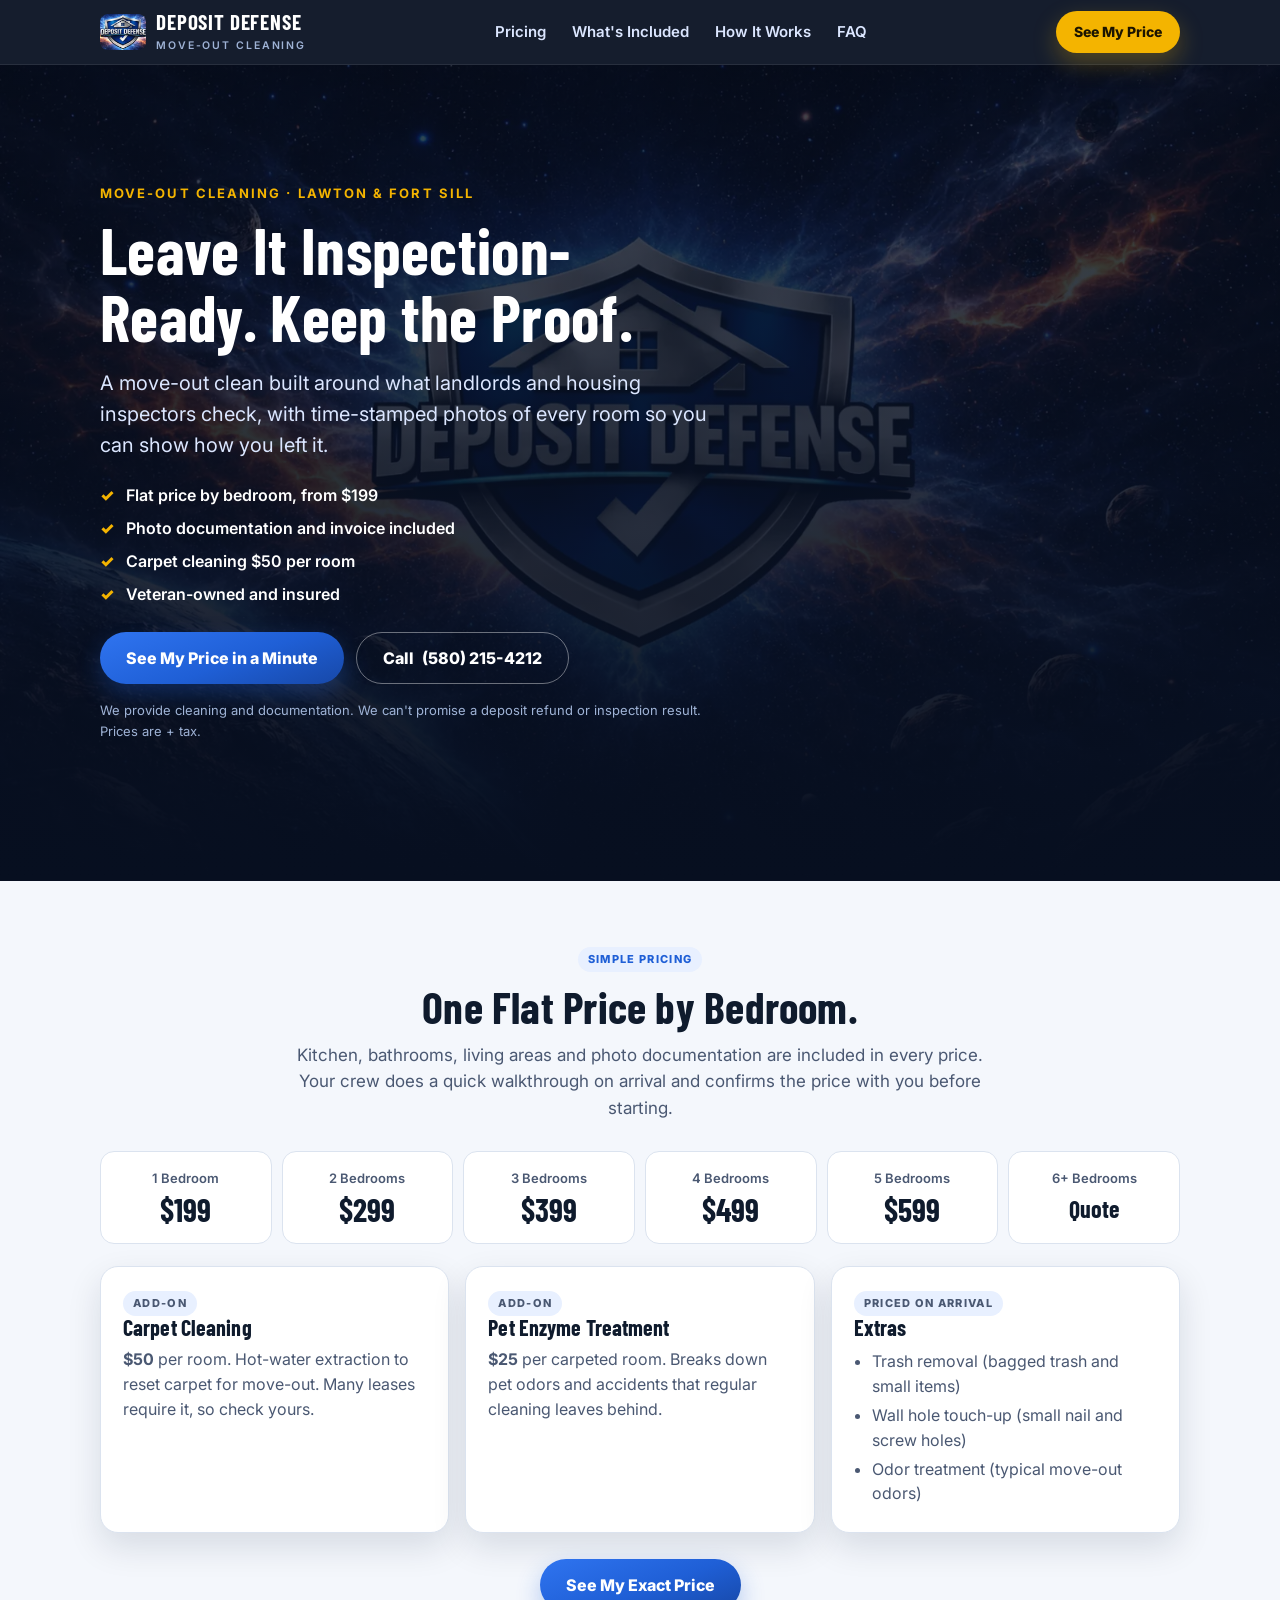
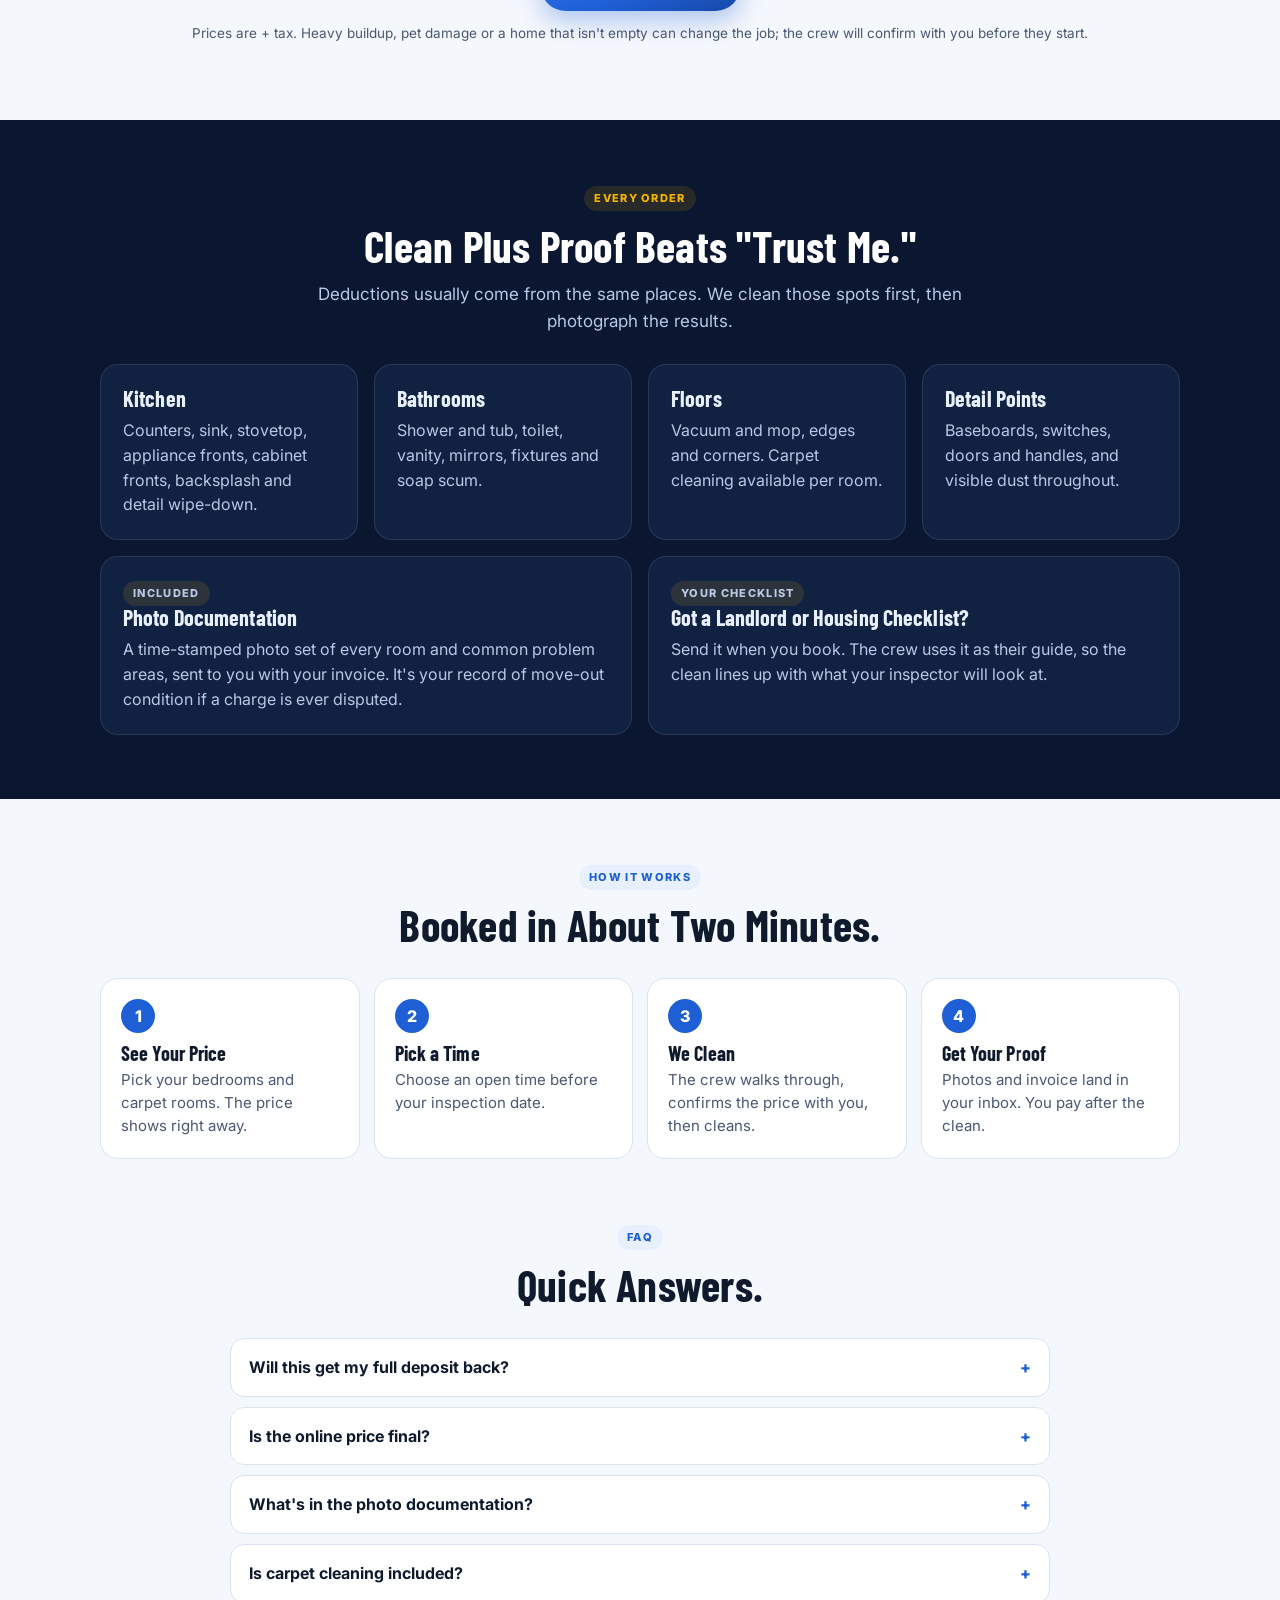
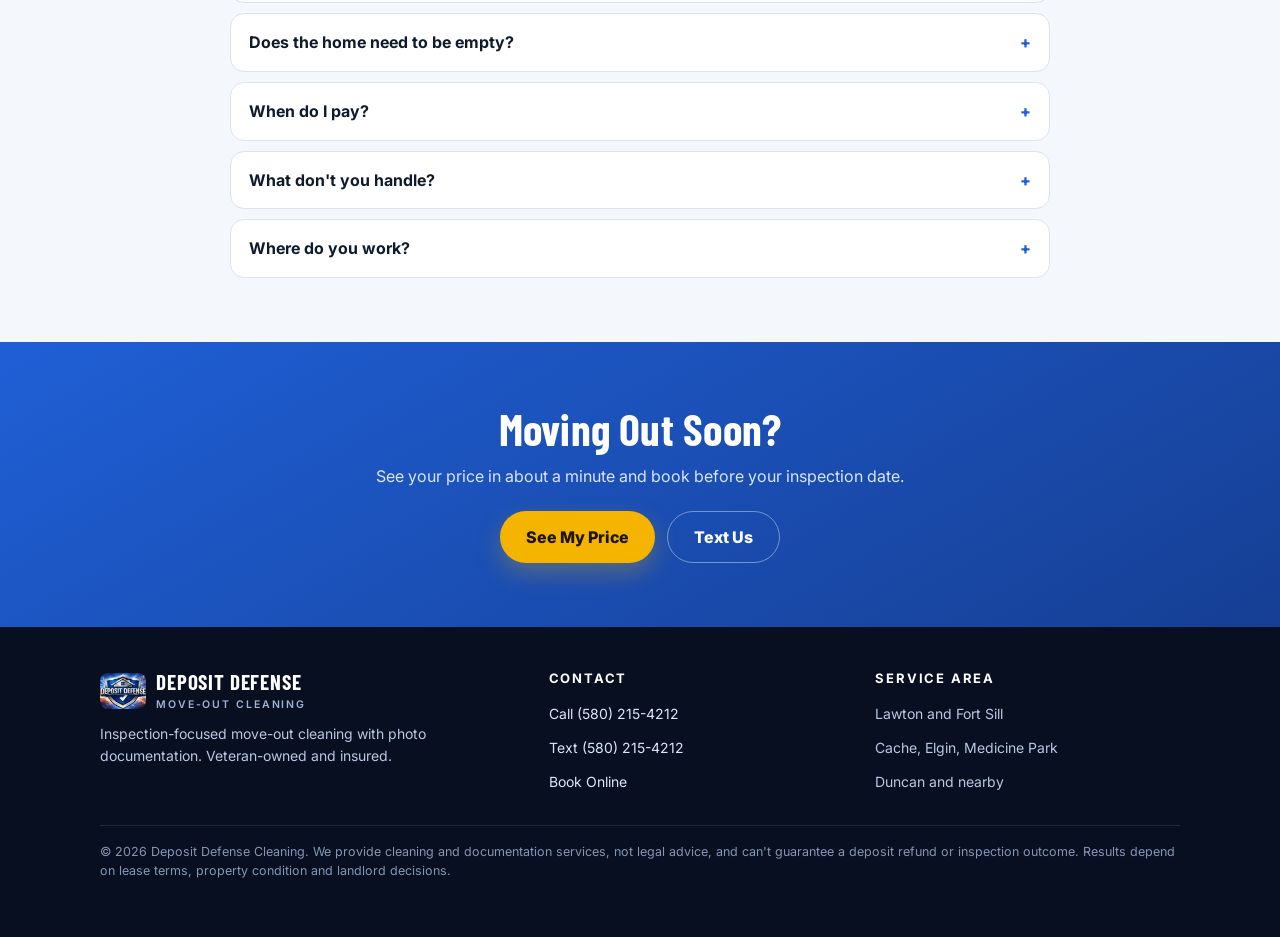
==== commit 827510ef: "Add files via upload" ====
--- a/index.html
+++ b/index.html
@@ -1,768 +1,229 @@
 <!doctype html>
 <html lang="en">
 <head>
-  <meta charset="UTF-8" />
-  <meta name="viewport" content="width=device-width, initial-scale=1.0" />
-  <title>Deposit Defense | Move-Out Cleaning + Carpet + Documentation</title>
-  <meta name="description" content="Lease-style move-out cleaning built for inspections. Carpet extraction + documentation included. Lawton & Fort Sill. Call/text (580) 215-4212." />
-  <meta name="theme-color" content="#0b0f14" />
-
-  <style>
-    :root{
-      --bg:#0b0f14;
-      --panel:#121a24;
-      --panel2:#0f1620;
-      --text:#eaf1ff;
-      --muted:rgba(234,241,255,.72);
-      --muted2:rgba(234,241,255,.58);
-      --line:rgba(255,255,255,.10);
-      --shadow: 0 22px 70px rgba(0,0,0,.55);
-      --shadow2: 0 14px 40px rgba(0,0,0,.55);
-      --radius: 18px;
-
-      --accent:#f4b400; /* gold */
-      --accent2:#1b63ff; /* blue hint */
-      --ok:#35d07f;
-
-      --max: 1100px;
-    }
-
-    *{box-sizing:border-box}
-    html{scroll-behavior:smooth}
-    body{
-      margin:0;
-      font-family: ui-sans-serif, system-ui, -apple-system, Segoe UI, Roboto, Arial, "Helvetica Neue", sans-serif;
-      color:var(--text);
-      background: var(--bg); /* keep solid, no shifting */
-      line-height:1.35;
-      overflow-x:hidden; /* prevent any horizontal bleed */
-    }
-
-    a{color:inherit; text-decoration:none}
-    .wrap{max-width:var(--max); margin:0 auto; padding:0 18px;}
-    .muted{color:var(--muted)}
-    .muted2{color:var(--muted2)}
-    .small{font-size:.92rem}
-    .tiny{font-size:.82rem}
-    .pill{
-      display:inline-flex; align-items:center; gap:8px;
-      padding:6px 10px;
-      border:1px solid var(--line);
-      background: rgba(255,255,255,.04);
-      border-radius:999px;
-      color:var(--muted);
-      font-weight:600;
-      letter-spacing:.2px;
-    }
-    .dot{
-      width:9px;height:9px;border-radius:999px;
-      background:var(--accent);
-      box-shadow: 0 0 0 3px rgba(244,180,0,.12);
-    }
-
-    /* NAV */
-    .nav{
-      position:sticky; top:0; z-index:50;
-      background: rgba(11,15,20,.72);
-      backdrop-filter: blur(10px);
-      border-bottom: 1px solid rgba(255,255,255,.06);
-    }
-    .navinner{
-      max-width: var(--max);
-      margin:0 auto;
-      padding: 12px 18px;
-      display:flex; align-items:center; justify-content:space-between;
-      gap:12px;
-    }
-    .brand{
-      display:flex; align-items:center; gap:10px;
-      min-width: 210px;
-    }
-    .brandMark{
-      width:12px; height:12px; border-radius:4px;
-      background: linear-gradient(180deg, rgba(27,99,255,.9), rgba(244,180,0,.72));
-      box-shadow: 0 8px 18px rgba(27,99,255,.20);
-    }
-    .brandName{
-      font-weight:900;
-      letter-spacing:.6px;
-      text-transform:uppercase;
-      font-size:.92rem;
-    }
-    .navlinks{
-      display:flex; align-items:center; gap:18px;
-      color:var(--muted);
-      font-weight:700;
-      font-size:.92rem;
-    }
-    .navlinks a{padding:8px 10px; border-radius:10px}
-    .navlinks a:hover{background: rgba(255,255,255,.05)}
-    .navcta{
-      display:flex; align-items:center; gap:10px;
-      min-width: 250px;
-      justify-content:flex-end;
-    }
-
-    .btn{
-      display:inline-flex; align-items:center; justify-content:center;
-      gap:10px;
-      padding: 12px 14px;
-      border-radius:999px;
-      border:1px solid rgba(255,255,255,.12);
-      background: rgba(255,255,255,.04);
-      color:var(--text);
-      font-weight:900;
-      letter-spacing:.2px;
-      box-shadow: none;
-      cursor:pointer;
-      white-space:nowrap;
-    }
-    .btn:hover{background: rgba(255,255,255,.07)}
-    .btnPrimary{
-      background: var(--accent);
-      border-color: rgba(0,0,0,.25);
-      color:#0b0f14;
-      box-shadow: 0 14px 34px rgba(244,180,0,.24);
-    }
-    .btnPrimary:hover{filter: brightness(1.03)}
-    .btnGhost{
-      background: rgba(255,255,255,.03);
-    }
-
-    .phonePill{
-      padding: 10px 14px;
-      border-radius:999px;
-      border:1px solid rgba(255,255,255,.12);
-      background: rgba(0,0,0,.22);
-      font-weight:900;
-      color:var(--text);
-    }
-
-   /* HERO BANNER (FULL WIDTH, CINEMATIC CROP, CONTROLLED HEIGHT) */
-.heroBanner{
-  width:100%;
-  background:#000;
-  border-bottom: 1px solid rgba(255,255,255,.06);
-  overflow:hidden;
+<meta charset="utf-8">
+<meta name="viewport" content="width=device-width, initial-scale=1, viewport-fit=cover">
+<title>Move-Out Cleaning in Lawton &amp; Fort Sill | Deposit Defense Cleaning</title>
+<meta name="description" content="Inspection-focused move-out cleaning with photo documentation included. Flat pricing from $199 by bedroom. Carpet cleaning $50 per room. Lawton, Fort Sill and nearby. Veteran-owned and insured.">
+<link rel="canonical" href="/">
+<meta name="theme-color" content="#070f20">
+<link rel="icon" href="/assets/favicon.png" type="image/png">
+<meta property="og:type" content="website">
+<meta property="og:title" content="Deposit Defense Cleaning | Move-Out Cleaning, Lawton &amp; Fort Sill">
+<meta property="og:description" content="Flat move-out cleaning prices by bedroom, with photo documentation of every room included. See your price in a minute.">
+<meta property="og:image" content="/assets/og-image.jpg">
+<meta name="twitter:card" content="summary_large_image">
+<link rel="preconnect" href="https://fonts.googleapis.com">
+<link rel="preconnect" href="https://fonts.gstatic.com" crossorigin>
+<link href="https://fonts.googleapis.com/css2?family=Barlow+Condensed:wght@700&family=Inter:wght@400;500;600;700;800&display=swap" rel="stylesheet">
+<link rel="preload" as="image" href="/assets/dd-hero-800.webp" media="(max-width: 799px)">
+<link rel="preload" as="image" href="/assets/dd-hero.webp" media="(min-width: 800px)">
+<link rel="stylesheet" href="/css/dd.css">
+<script type="application/ld+json">
+{
+  "@context": "https://schema.org",
+  "@type": "HouseCleaningService",
+  "name": "Deposit Defense Cleaning",
+  "telephone": "+1-580-215-4212",
+  "image": "/assets/og-image.jpg",
+  "priceRange": "$199-$599",
+  "areaServed": ["Lawton, OK", "Fort Sill, OK", "Cache, OK", "Elgin, OK", "Medicine Park, OK", "Duncan, OK"],
+  "address": { "@type": "PostalAddress", "addressLocality": "Lawton", "addressRegion": "OK", "addressCountry": "US" },
+  "makesOffer": [
+    { "@type": "Offer", "name": "Move-out clean, 1 bedroom", "price": "199", "priceCurrency": "USD" },
+    { "@type": "Offer", "name": "Move-out clean, 2 bedrooms", "price": "299", "priceCurrency": "USD" },
+    { "@type": "Offer", "name": "Move-out clean, 3 bedrooms", "price": "399", "priceCurrency": "USD" },
+    { "@type": "Offer", "name": "Move-out clean, 4 bedrooms", "price": "499", "priceCurrency": "USD" },
+    { "@type": "Offer", "name": "Move-out clean, 5 bedrooms", "price": "599", "priceCurrency": "USD" }
+  ]
 }
-
-.heroBanner img{
-  width:100%;
-  height: clamp(260px, 36vw, 520px);
-  display:block;
-
-  object-fit: cover;                 /* CROP */
-  object-position: center;           /* keep shield centered */
-}
-@media (max-width: 920px){
-  .heroBanner img{ height: clamp(220px, 52vw, 440px); }
-}
-
-
-    /* HERO COPY UNDER BANNER */
-    .heroCopy{
-      padding: 26px 0 12px;
-      text-align:center;
-    }
-    .h1{
-      margin: 12px 0 10px;
-      font-size: clamp(2.0rem, 4.2vw, 3.1rem);
-      line-height:1.06;
-      font-weight:1000;
-      letter-spacing:-.6px;
-    }
-    .accent{color:var(--accent)}
-    .sub{
-      max-width: 820px;
-      margin: 0 auto 14px;
-      color: var(--muted);
-      font-size: 1.04rem;
-    }
-    .heroActions{
-      display:flex; justify-content:center; gap:10px; flex-wrap:wrap;
-      margin: 14px 0 8px;
-    }
-    .legalTop{
-      max-width: 900px;
-      margin: 10px auto 0;
-      color: rgba(234,241,255,.48);
-      font-size: .82rem;
-    }
-
-    /* SECTIONS */
-    section{padding: 26px 0;}
-    .sectionTitle{
-      display:flex; align-items:center; justify-content:space-between;
-      gap:10px; flex-wrap:wrap;
-      margin-bottom: 14px;
-    }
-    .sectionTitle h2{
-      margin:0;
-      font-size: 1.55rem;
-      font-weight:1000;
-      letter-spacing:-.2px;
-    }
-    .card{
-      background: linear-gradient(180deg, rgba(255,255,255,.05), rgba(255,255,255,.03));
-      border: 1px solid rgba(255,255,255,.10);
-      border-radius: var(--radius);
-      box-shadow: var(--shadow2);
-      overflow:hidden; /* prevents pseudo-elements from bleeding */
-    }
-    .grid3{
-      display:grid;
-      grid-template-columns: repeat(3, 1fr);
-      gap: 14px;
-    }
-    .grid2{
-      display:grid;
-      grid-template-columns: 1fr 1fr;
-      gap: 14px;
-    }
-    @media (max-width: 920px){
-      .grid3{grid-template-columns: 1fr}
-      .grid2{grid-template-columns: 1fr}
-      .navlinks{display:none}
-      .brand{min-width:auto}
-      .navcta{min-width:auto}
-    }
-
-    /* PRICING */
-    .pricingNote{
-      color: var(--muted2);
-      font-weight:700;
-      letter-spacing:.2px;
-      font-size:.92rem;
-    }
-    .priceCard{
-      padding: 18px;
-      text-align:left;
-      position:relative;
-      overflow:hidden;
-      isolation:isolate; /* keeps glow contained to each card */
-    }
-    .priceCard:before{
-      content:"";
-      position:absolute; inset:-2px;
-      background:
-        radial-gradient(500px 140px at 10% 0%, rgba(27,99,255,.18), transparent 60%),
-        radial-gradient(450px 120px at 90% 0%, rgba(244,180,0,.18), transparent 60%);
-      pointer-events:none;
-      z-index:0;
-    }
-    .priceCard > *{position:relative; z-index:1;}
-    .tier{
-      display:flex; align-items:center; justify-content:space-between; gap:10px;
-      margin-bottom: 10px;
-    }
-    .tierName{
-      font-weight:1000; text-transform:uppercase; letter-spacing:.6px;
-      font-size:.85rem; color: rgba(234,241,255,.86);
-    }
-    .price{
-      font-size: 2.2rem;
-      font-weight:1100;
-      letter-spacing:-.6px;
-      margin: 2px 0 8px;
-    }
-    .tax{
-      color: rgba(234,241,255,.55);
-      font-weight:800;
-      font-size: .86rem;
-    }
-    .bullets{margin: 10px 0 12px; padding:0; list-style:none; color:var(--muted)}
-    .bullets li{
-      display:flex; gap:10px; align-items:flex-start;
-      padding:6px 0;
-      border-top: 1px dashed rgba(255,255,255,.10);
-    }
-    .bullets li:first-child{border-top:none}
-    .check{
-      width:18px; height:18px; border-radius:6px;
-      background: rgba(53,208,127,.14);
-      border:1px solid rgba(53,208,127,.35);
-      display:inline-flex; align-items:center; justify-content:center;
-      flex:0 0 auto;
-      margin-top:2px;
-    }
-    .check:before{content:"✓"; font-weight:1100; color: var(--ok); font-size:12px; line-height:1;}
-    .miniCtas{
-      display:flex; gap:10px; flex-wrap:wrap;
-      margin-top: 10px;
-    }
-
-    /* ADDONS + EXAMPLE */
-    .addonWrap{padding:18px}
-    .addonList{
-      display:grid;
-      grid-template-columns: 1fr;
-      gap: 10px;
-      margin-top: 10px;
-    }
-    .addonRow{
-      display:flex; justify-content:space-between; gap:12px; align-items:flex-start;
-      padding: 12px 12px;
-      border-radius: 14px;
-      border:1px solid rgba(255,255,255,.10);
-      background: rgba(0,0,0,.16);
-    }
-    .addonRow strong{display:block; font-weight:1000}
-    .addonRow .hint{color: var(--muted2); font-size:.9rem}
-    .addonPrice{
-      font-weight:1100;
-      color: var(--accent);
-      white-space:nowrap;
-    }
-
-    .exampleBox{padding:18px}
-    .exampleBox h3{margin:0 0 8px; font-size:1.05rem; font-weight:1000}
-    .exampleBox ul{margin:10px 0 0; padding-left: 18px; color: var(--muted)}
-    .exampleBox li{padding:4px 0}
-
-    /* INCLUDED / WHY IT WORKS */
-    .included{padding:18px}
-    .steps{
-      display:grid;
-      grid-template-columns: repeat(4, 1fr);
-      gap: 12px;
-      margin-top: 12px;
-    }
-    .step{
-      padding:14px;
-      border-radius: 16px;
-      border:1px solid rgba(255,255,255,.10);
-      background: rgba(0,0,0,.14);
-    }
-    .n{
-      width:28px; height:28px; border-radius:10px;
-      display:inline-flex; align-items:center; justify-content:center;
-      background: rgba(244,180,0,.14);
-      border:1px solid rgba(244,180,0,.35);
-      color: var(--accent);
-      font-weight:1100;
-      margin-bottom: 10px;
-    }
-    .step h4{margin:0 0 6px; font-size:1rem; font-weight:1000}
-    .step p{margin:0; color:var(--muted); font-size:.93rem}
-    @media (max-width: 920px){
-      .steps{grid-template-columns: 1fr}
-    }
-
-    /* FAQ */
-    .faq{padding:18px}
-    details{
-      border:1px solid rgba(255,255,255,.10);
-      border-radius: 16px;
-      background: rgba(0,0,0,.14);
-      padding: 12px 12px;
-      margin: 10px 0;
-    }
-    summary{
-      cursor:pointer;
-      font-weight:1000;
-      color: rgba(234,241,255,.92);
-      list-style:none;
-    }
-    summary::-webkit-details-marker{display:none}
-    details p{color:var(--muted); margin:10px 0 2px}
-
-    /* FOOTER */
-    footer{
-      padding: 26px 0 36px;
-      color: rgba(234,241,255,.55);
-      border-top: 1px solid rgba(255,255,255,.08);
-      margin-top: 10px;
-    }
-    .footerGrid{
-      display:grid;
-      grid-template-columns: 1.2fr .8fr;
-      gap: 14px;
-      align-items:start;
-    }
-    @media (max-width: 920px){
-      .footerGrid{grid-template-columns:1fr}
-    }
-    .kbd{
-      font-family: ui-monospace, SFMono-Regular, Menlo, Monaco, Consolas, "Liberation Mono", monospace;
-      background: rgba(255,255,255,.06);
-      border:1px solid rgba(255,255,255,.12);
-      border-bottom-color: rgba(255,255,255,.18);
-      padding: 2px 6px;
-      border-radius: 8px;
-      color: rgba(234,241,255,.9);
-      font-size:.86rem;
-    }
-
-    .spacer{height:10px}
-  </style>
+</script>
 </head>
-
 <body>
-  <!-- NAV -->
-  <div class="nav">
-    <div class="navinner">
-      <a class="brand" href="#top" aria-label="Deposit Defense Home">
-        <span class="brandMark" aria-hidden="true"></span>
-        <span class="brandName">Deposit Defense</span>
-      </a>
-
-      <nav class="navlinks" aria-label="Primary">
-        <a href="#pricing">Pricing</a>
-        <a href="#included">What’s included</a>
-        <a href="#why">Why it works</a>
-        <a href="#faq">FAQ</a>
-      </nav>
-
-      <div class="navcta">
-        <a class="phonePill" href="tel:+15802154212">(580) 215-4212</a>
-        <a class="btn btnPrimary" href="sms:+15802154212?&body=Hi%20Deposit%20Defense%20—%20I%20need%20a%20move-out%20clean.%20Type%20of%20home%2C%20bedrooms%2C%20move-out%20date%2C%20and%20address%3A">Get a quote</a>
-      </div>
-    </div>
+<a class="skip" href="#main">Skip to content</a>
+
+<header class="site-header">
+  <div class="wrap">
+    <a class="brand" href="/" aria-label="Deposit Defense Cleaning home">
+      <img src="/assets/dd-shield-sm.webp" alt="" width="46" height="36">
+      <span><strong>Deposit Defense</strong><small>Move-Out Cleaning</small></span>
+    </a>
+    <nav class="nav" aria-label="Main">
+      <a href="#pricing">Pricing</a>
+      <a href="#included">What's Included</a>
+      <a href="#how">How It Works</a>
+      <a href="#faq">FAQ</a>
+    </nav>
+    <a class="btn btn-gold header-cta" href="/book/">See My Price</a>
   </div>
-
-  <main id="top">
-    <!-- FULL-WIDTH BANNER (NO TEXT OVER IT) -->
-    <div class="heroBanner" aria-label="Deposit Defense banner">
-      <img src="assets/deposit-defense-hero.png" alt="Deposit Defense shield logo banner" loading="eager" />
-    </div>
-
-    <!-- HERO COPY BELOW BANNER -->
-    <div class="wrap">
-      <div class="heroCopy">
-        <span class="pill"><span class="dot"></span> Lease-style move-out cleaning built for inspections — Lawton & Fort Sill</span>
-
-        <h1 class="h1">
-          Protect Your Deposit. <span class="accent">Pass Your Inspection.</span>
-        </h1>
-
-        <p class="sub">
-          Deposit Defense is a <strong>complete move-out clean</strong> designed around common lease requirements —
-          with <strong>carpet extraction</strong> and a <strong>documentation package included</strong> on every order
-          (photos + invoice for your records).
-          The mission: reduce surprise deductions and help you defend your move-out condition.
-        </p>
-
-        <div class="heroActions">
-          <a class="btn btnPrimary" href="#pricing">See pricing</a>
-          <a class="btn btnGhost" href="tel:+15802154212">Call (580) 215-4212</a>
-          <a class="btn btnGhost" href="sms:+15802154212?&body=Hi%20Deposit%20Defense%20—%20I%20need%20a%20move-out%20clean.%20Type%20of%20home%2C%20bedrooms%2C%20move-out%20date%2C%20and%20address%3A">Text for a quote</a>
-        </div>
-
-        <div class="legalTop">
-          Disclaimer: We provide cleaning and documentation services. We do not provide legal advice and cannot guarantee a deposit refund or inspection outcome.
-          Results vary by lease terms, property condition, and landlord decisions. Prices shown are <strong>+ tax</strong>.
-        </div>
-      </div>
-    </div>
-
-    <!-- PRICING -->
-    <section id="pricing">
-      <div class="wrap">
-        <div class="sectionTitle">
-          <div>
-            <span class="pill"><span class="dot"></span> Simple pricing</span>
-            <h2>One mission: clean it right, document it clearly.</h2>
-            <div class="pricingNote">Carpet extraction + documentation included in every package • Prices are + tax • Add-ons optional</div>
-          </div>
-        </div>
-
-        <div class="grid3">
-          <div class="card priceCard">
-            <div class="tier">
-              <div class="tierName">Apartments</div>
-              <div class="tax">+ tax</div>
-            </div>
-            <div class="price">$399</div>
-            <ul class="bullets">
-              <li><span class="check"></span><span>Lease-style move-out clean</span></li>
-              <li><span class="check"></span><span>Carpet extraction included</span></li>
-              <li><span class="check"></span><span>Documentation package included (photos + invoice)</span></li>
-              <li><span class="check"></span><span>Walkthrough-ready finish</span></li>
-            </ul>
-            <div class="miniCtas">
-              <a class="btn btnPrimary" href="sms:+15802154212?&body=Hi%20Deposit%20Defense%20—%20I%20need%20the%20%24399%20Apartment%20move-out%20clean.%20Address%3A%20%0ABedrooms%3A%20%0AMove-out%20date%3A">Text to book</a>
-              <a class="btn" href="tel:+15802154212">Call</a>
-            </div>
-          </div>
-
-          <div class="card priceCard">
-            <div class="tier">
-              <div class="tierName">Small Homes (2–3 bedrooms)</div>
-              <div class="tax">+ tax</div>
-            </div>
-            <div class="price">$499</div>
-            <ul class="bullets">
-              <li><span class="check"></span><span>Lease-style move-out clean</span></li>
-              <li><span class="check"></span><span>Carpet extraction included</span></li>
-              <li><span class="check"></span><span>Documentation package included (photos + invoice)</span></li>
-              <li><span class="check"></span><span>Inspection-focused detail points</span></li>
-            </ul>
-            <div class="miniCtas">
-              <a class="btn btnPrimary" href="sms:+15802154212?&body=Hi%20Deposit%20Defense%20—%20I%20need%20the%20%24499%20Small%20Home%20(2–3%20bed)%20move-out%20clean.%20Address%3A%20%0ABedrooms%3A%20%0AMove-out%20date%3A">Text to book</a>
-              <a class="btn" href="tel:+15802154212">Call</a>
-            </div>
-          </div>
-
-          <div class="card priceCard">
-            <div class="tier">
-              <div class="tierName">Large Homes</div>
-              <div class="tax">+ tax</div>
-            </div>
-            <div class="price">$599</div>
-            <ul class="bullets">
-              <li><span class="check"></span><span>Lease-style move-out clean</span></li>
-              <li><span class="check"></span><span>Carpet extraction included</span></li>
-              <li><span class="check"></span><span>Documentation package included (photos + invoice)</span></li>
-              <li><span class="check"></span><span>Extra time for edges & detail work</span></li>
-            </ul>
-            <div class="miniCtas">
-              <a class="btn btnPrimary" href="sms:+15802154212?&body=Hi%20Deposit%20Defense%20—%20I%20need%20the%20%24599%20Large%20Home%20move-out%20clean.%20Address%3A%20%0ABedrooms%3A%20%0AMove-out%20date%3A">Text to book</a>
-              <a class="btn" href="tel:+15802154212">Call</a>
-            </div>
-          </div>
-        </div>
-
-        <div class="spacer"></div>
-
-        <div class="grid2">
-          <div class="card addonWrap">
-            <span class="pill"><span class="dot"></span> Only add-ons we offer</span>
-            <div class="small muted" style="margin-top:8px;">
-              We keep it simple. <strong>Documentation is already included</strong> in every order. Add-ons are optional and priced separately.
-            </div>
-
-            <div class="addonList">
-              <div class="addonRow">
-                <div>
-                  <strong>Trash removal</strong>
-                  <div class="hint">Bagged trash / small items only. No hazardous waste.</div>
-                </div>
-                <div class="addonPrice">$50–$150</div>
-              </div>
-
-              <div class="addonRow">
-                <div>
-                  <strong>Wall hole touch-up</strong>
-                  <div class="hint">Small nail/screw holes: patch + quick touch-up. Not full repaint.</div>
-                </div>
-                <div class="addonPrice">$75–$250</div>
-              </div>
-
-              <div class="addonRow">
-                <div>
-                  <strong>Odor treatment</strong>
-                  <div class="hint">Deodorizing treatment for typical move-out odors.</div>
-                </div>
-                <div class="addonPrice">$75–$200</div>
-              </div>
-            </div>
-
-            <div class="tiny" style="margin-top:10px; color: rgba(234,241,255,.50);">
-              Note: Severe pet damage, heavy staining, mold, biohazards, hoarding, or repairs beyond the add-ons above may require a specialist or may be declined.
-            </div>
-          </div>
-
-          <div class="card exampleBox">
-            <span class="pill"><span class="dot"></span> Why this saves money</span>
-            <h3 style="margin-top:10px;">Example: how deposits disappear fast</h3>
-            <div class="muted small">
-              It’s common for landlords to stack deductions. A <strong>$1,200</strong> deposit can vanish quickly with line-items like:
-            </div>
-            <ul>
-              <li>“Cleaning fee” <strong>$250–$450</strong></li>
-              <li>“Carpet treatment / deodorizing” <strong>$150–$300</strong></li>
-              <li>“Patch & paint” <strong>$200–$600</strong></li>
-              <li>“Trash-out” <strong>$75–$250</strong></li>
-            </ul>
-            <div class="tiny" style="margin-top:10px; color: rgba(234,241,255,.52);">
-              Disclaimer: This is an illustrative example. We can’t control landlord charges, but our service is designed to help you leave the home inspection-ready and keep clear records of condition at move-out.
-            </div>
-          </div>
-        </div>
-      </div>
-    </section>
-
-    <section id="included">
-      <div class="wrap">
-        <div class="sectionTitle">
-          <div>
-            <span class="pill"><span class="dot"></span> What’s included (every order)</span>
-            <h2>Lease-style move-out cleaning + carpet + documentation</h2>
-            <div class="muted small">If you have a landlord/housing checklist, send it — we’ll use it as a reference.</div>
-          </div>
-        </div>
-
-        <div class="card included">
-          <div class="steps">
-            <div class="step">
-              <div class="n">1</div>
-              <h4>Inspection-focused clean</h4>
-              <p>We target the spots that most often trigger deductions: kitchens, bathrooms, edges, baseboards, fixtures, and visible detail points.</p>
-            </div>
-            <div class="step">
-              <div class="n">2</div>
-              <h4>Carpet extraction (included)</h4>
-              <p>Standard extraction and reset for move-out. Heavy stains, damage, or replacement decisions are landlord-controlled.</p>
-            </div>
-            <div class="step">
-              <div class="n">3</div>
-              <h4>Documentation package (included)</h4>
-              <p>Time-stamped photo set of key rooms + problem areas, plus your invoice for records.</p>
-            </div>
-            <div class="step">
-              <div class="n">4</div>
-              <h4>Walkthrough-ready finish</h4>
-              <p>We aim for “inspection-ready,” but final acceptance depends on your lease and the property’s pre-move-out condition.</p>
-            </div>
-          </div>
-
-          <div style="margin-top:14px; border-top:1px solid rgba(255,255,255,.10); padding-top:12px;">
-            <div class="small" style="font-weight:1000; letter-spacing:.3px; margin-bottom:8px;">Typical checklist areas we cover</div>
-            <div class="muted small">
-              <strong>Kitchen:</strong> counters, sink, exterior appliances, stovetop, cabinet fronts, backsplash, detail wipe-down<br/>
-              <strong>Bathrooms:</strong> shower/tub, toilet, vanity, mirrors, fixtures, soap scum detail<br/>
-              <strong>Floors:</strong> vacuum/mop, edges, detail corners; <strong>carpet extraction included</strong><br/>
-              <strong>Detail points:</strong> baseboards, switches, doors/handles, visible dust, spot-checking
-            </div>
-          </div>
-        </div>
-      </div>
-    </section>
-
-    <section id="why">
-      <div class="wrap">
-        <div class="sectionTitle">
-          <div>
-            <span class="pill"><span class="dot"></span> Why it works</span>
-            <h2>Clean + proof beats “trust me” every time.</h2>
-            <div class="muted small">Our core mission is to reduce excess charges by pairing an inspection-focused clean with clear documentation.</div>
-          </div>
-        </div>
-
-        <div class="grid3">
-          <div class="card" style="padding:18px;">
-            <div class="tierName">Built around leases</div>
-            <div class="muted small" style="margin-top:8px;">
-              We’re not a “maintenance clean.” We’re focused on move-out checklist items landlords commonly flag.
-            </div>
-          </div>
-          <div class="card" style="padding:18px;">
-            <div class="tierName">Documentation included</div>
-            <div class="muted small" style="margin-top:8px;">
-              Photos + invoice give you a clean, professional record for your files and potential disputes.
-            </div>
-          </div>
-          <div class="card" style="padding:18px;">
-            <div class="tierName">Simple add-ons only</div>
-            <div class="muted small" style="margin-top:8px;">
-              Only three add-ons: trash removal, wall hole touch-up, odor treatment. No surprise menu.
-            </div>
-          </div>
-        </div>
-
-        <div class="spacer"></div>
-
-        <div class="card" style="padding:18px;">
-          <div class="grid2">
-            <div>
-              <div class="tierName">Fast quote (call/text)</div>
-              <div class="muted small" style="margin-top:8px;">
-                Text us: <span class="kbd">type of home</span>, <span class="kbd">bedrooms</span>, <span class="kbd">pets</span>, <span class="kbd">move-out date</span>, <span class="kbd">address</span>.
-                We’ll confirm scope and schedule.
-              </div>
-              <div class="heroActions" style="justify-content:flex-start; margin-top:12px;">
-                <a class="btn btnPrimary" href="sms:+15802154212?&body=Quote%20request%20—%20Type%20of%20home%3A%20%0ABedrooms%3A%20%0APets%3A%20%0AMove-out%20date%3A%20%0AAddress%3A">Text for a quote</a>
-                <a class="btn" href="tel:+15802154212">Call (580) 215-4212</a>
-              </div>
-            </div>
-            <div>
-              <div class="tierName">Scope & legal notes</div>
-              <div class="muted small" style="margin-top:8px;">
-                We provide cleaning and documentation services. We do not provide legal advice and cannot guarantee any deposit outcome.
-                Final landlord decisions depend on lease terms, property condition, and their policies.
-                We do not handle mold remediation, biohazards, hazardous materials, or major repairs.
-              </div>
-            </div>
-          </div>
-        </div>
-      </div>
-    </section>
-
-    <section id="faq">
-      <div class="wrap">
-        <div class="sectionTitle">
-          <div>
-            <span class="pill"><span class="dot"></span> FAQ</span>
-            <h2>Quick answers before you book</h2>
-          </div>
-        </div>
-
-        <div class="card faq">
-          <details open>
-            <summary>Is carpet cleaning included?</summary>
-            <p>Yes — <strong>standard carpet extraction is included</strong> in every package. Heavy stains, pet damage, or replacement decisions are controlled by the landlord and may still result in charges depending on your lease and carpet condition.</p>
-          </details>
-
-          <details>
-            <summary>What exactly is the “documentation package”?</summary>
-            <p>A time-stamped photo set of key rooms + common problem areas, plus your invoice. It’s meant to help you keep clear records of move-out condition. We can’t guarantee it changes landlord outcomes, but it gives you stronger proof than “I cleaned it.”</p>
-          </details>
-
-          <details>
-            <summary>Do you guarantee I’ll get my full deposit back?</summary>
-            <p>No. We cannot guarantee a deposit refund or inspection result because landlords apply different standards and may charge for pre-existing wear, damage, or policy-based fees. Our goal is to help you <strong>reduce avoidable deductions</strong> and provide documentation for your records.</p>
-          </details>
-
-          <details>
-            <summary>What’s included in the base clean?</summary>
-            <p>Lease-style move-out cleaning for kitchens, bathrooms, floors/edges, baseboards, fixtures, and visible detail points — plus carpet extraction and documentation. If you have a move-out checklist, send it and we’ll align to it where reasonable.</p>
-          </details>
-
-          <details>
-            <summary>What are the only add-ons you offer?</summary>
-            <p>Only: <strong>trash removal</strong>, <strong>wall hole touch-up</strong>, and <strong>odor treatment</strong>. Everything else is included in the base package or not offered (repairs, repainting, mold remediation, biohazard cleanup).</p>
-          </details>
-
-          <details>
-            <summary>Are the prices final?</summary>
-            <p>Prices shown are base rates <strong>+ tax</strong>. Final pricing can vary if conditions are extreme (heavy pet hair, hoarding, biohazards, hazardous materials), if scope materially changes, or if the property is outside typical move-out standards. We’ll confirm scope before the job.</p>
-          </details>
-
-          <details>
-            <summary>Do you remove hazardous waste or handle biohazards?</summary>
-            <p>No. We do not remove hazardous materials, handle biohazards, or provide specialized remediation. If we encounter unsafe conditions, we may pause work and recommend a specialist.</p>
-          </details>
-
-          <details>
-            <summary>How fast can I book?</summary>
-            <p>Text is fastest. Send your address, home type, bedrooms, and move-out date. We’ll reply with availability and confirm what you need.</p>
-          </details>
-        </div>
-      </div>
-    </section>
-
-    <footer>
-      <div class="wrap">
-        <div class="footerGrid">
-          <div>
-            <div style="font-weight:1000; letter-spacing:.4px; text-transform:uppercase;">Deposit Defense</div>
-            <div class="muted small" style="margin-top:6px;">
-              Lease-style move-out cleaning built for inspections — with carpet extraction and documentation included.
-            </div>
-            <div class="muted small" style="margin-top:10px;">
-              Call/Text: <a class="kbd" href="tel:+15802154212">(580) 215-4212</a>
-            </div>
-          </div>
-
-          <div>
-            <div class="muted small">
-              Legal disclaimer: We provide cleaning and documentation services only. We do not provide legal advice.
-              We cannot guarantee deposit refunds or inspection outcomes. Results vary based on lease terms, property condition, and landlord decisions.
-            </div>
-          </div>
-        </div>
-      </div>
-    </footer>
-  </main>
+</header>
+
+<main id="main">
+  <section class="hero">
+    <div class="wrap">
+      <p class="eyebrow">Move-Out Cleaning · Lawton &amp; Fort Sill</p>
+      <h1>Leave It Inspection-Ready. Keep the Proof.</h1>
+      <p class="lede">A move-out clean built around what landlords and housing inspectors check, with time-stamped photos of every room so you can show how you left it.</p>
+      <ul class="ticks">
+        <li>Flat price by bedroom, from <span data-price="1">$199</span></li>
+        <li>Photo documentation and invoice included</li>
+        <li>Carpet cleaning <span data-carpet>$50</span> per room</li>
+        <li>Veteran-owned and insured</li>
+      </ul>
+      <div class="hero-actions">
+        <a class="btn btn-primary" href="/book/">See My Price in a Minute</a>
+        <a class="btn btn-ghost" data-tel href="tel:+15802154212">Call <span data-phone>(580) 215-4212</span></a>
+      </div>
+      <p class="hero-note">We provide cleaning and documentation. We can't promise a deposit refund or inspection result. Prices are <span data-tax>+ tax</span>.</p>
+    </div>
+  </section>
+
+  <section id="pricing">
+    <div class="wrap">
+      <div class="section-head">
+        <p class="badge">Simple Pricing</p>
+        <h2>One Flat Price by Bedroom.</h2>
+        <p>Kitchen, bathrooms, living areas and photo documentation are included in every price. Your crew does a quick walkthrough on arrival and confirms the price with you before starting.</p>
+      </div>
+      <div class="prices">
+        <div class="price-tile"><span>1 Bedroom</span><strong data-price="1">$199</strong></div>
+        <div class="price-tile"><span>2 Bedrooms</span><strong data-price="2">$299</strong></div>
+        <div class="price-tile"><span>3 Bedrooms</span><strong data-price="3">$399</strong></div>
+        <div class="price-tile"><span>4 Bedrooms</span><strong data-price="4">$499</strong></div>
+        <div class="price-tile"><span>5 Bedrooms</span><strong data-price="5">$599</strong></div>
+        <div class="price-tile"><span>6+ Bedrooms</span><strong style="font-size:24px;line-height:1.4">Quote</strong></div>
+      </div>
+      <div class="grid grid-3" style="margin-top:22px">
+        <div class="card">
+          <p class="badge">Add-On</p>
+          <h3>Carpet Cleaning</h3>
+          <p><strong data-carpet>$50</strong> per room. Hot-water extraction to reset carpet for move-out. Many leases require it, so check yours.</p>
+        </div>
+        <div class="card">
+          <p class="badge">Add-On</p>
+          <h3>Pet Enzyme Treatment</h3>
+          <p><strong data-enzyme>$25</strong> per carpeted room. Breaks down pet odors and accidents that regular cleaning leaves behind.</p>
+        </div>
+        <div class="card">
+          <p class="badge">Priced On Arrival</p>
+          <h3>Extras</h3>
+          <ul>
+            <li>Trash removal (bagged trash and small items)</li>
+            <li>Wall hole touch-up (small nail and screw holes)</li>
+            <li>Odor treatment (typical move-out odors)</li>
+          </ul>
+        </div>
+      </div>
+      <p style="text-align:center;margin-top:26px"><a class="btn btn-primary" href="/book/">See My Exact Price</a></p>
+      <p class="fine" style="text-align:center">Prices are <span data-tax>+ tax</span>. Heavy buildup, pet damage or a home that isn't empty can change the job; the crew will confirm with you before they start.</p>
+    </div>
+  </section>
+
+  <section id="included" class="dark">
+    <div class="wrap">
+      <div class="section-head">
+        <p class="badge">Every Order</p>
+        <h2>Clean Plus Proof Beats "Trust Me."</h2>
+        <p>Deductions usually come from the same places. We clean those spots first, then photograph the results.</p>
+      </div>
+      <div class="grid grid-4">
+        <div class="card"><h3>Kitchen</h3><p>Counters, sink, stovetop, appliance fronts, cabinet fronts, backsplash and detail wipe-down.</p></div>
+        <div class="card"><h3>Bathrooms</h3><p>Shower and tub, toilet, vanity, mirrors, fixtures and soap scum.</p></div>
+        <div class="card"><h3>Floors</h3><p>Vacuum and mop, edges and corners. Carpet cleaning available per room.</p></div>
+        <div class="card"><h3>Detail Points</h3><p>Baseboards, switches, doors and handles, and visible dust throughout.</p></div>
+      </div>
+      <div class="grid grid-2" style="margin-top:16px">
+        <div class="card">
+          <p class="badge">Included</p>
+          <h3>Photo Documentation</h3>
+          <p>A time-stamped photo set of every room and common problem areas, sent to you with your invoice. It's your record of move-out condition if a charge is ever disputed.</p>
+        </div>
+        <div class="card">
+          <p class="badge">Your Checklist</p>
+          <h3>Got a Landlord or Housing Checklist?</h3>
+          <p>Send it when you book. The crew uses it as their guide, so the clean lines up with what your inspector will look at.</p>
+        </div>
+      </div>
+    </div>
+  </section>
+
+  <section id="how">
+    <div class="wrap">
+      <div class="section-head">
+        <p class="badge">How It Works</p>
+        <h2>Booked in About Two Minutes.</h2>
+      </div>
+      <div class="steps">
+        <div class="step"><h3>See Your Price</h3><p>Pick your bedrooms and carpet rooms. The price shows right away.</p></div>
+        <div class="step"><h3>Pick a Time</h3><p>Choose an open time before your inspection date.</p></div>
+        <div class="step"><h3>We Clean</h3><p>The crew walks through, confirms the price with you, then cleans.</p></div>
+        <div class="step"><h3>Get Your Proof</h3><p>Photos and invoice land in your inbox. You pay after the clean.</p></div>
+      </div>
+    </div>
+  </section>
+
+  <section id="faq" style="padding-top:0">
+    <div class="wrap">
+      <div class="section-head">
+        <p class="badge">FAQ</p>
+        <h2>Quick Answers.</h2>
+      </div>
+      <div class="faq">
+        <details><summary>Will this get my full deposit back?</summary><p>We can't promise that. Landlords decide based on the lease, the home's condition and their own policies, and they can charge for damage or wear we can't clean away. What we can do is leave the home inspection-ready and give you photos that show how you left it.</p></details>
+        <details><summary>Is the online price final?</summary><p>It's the price for a typical move-out. Your crew does a quick walkthrough on arrival and confirms the price with you before starting. If something like heavy buildup or furniture left behind changes the job, you'll hear it before any work begins.</p></details>
+        <details><summary>What's in the photo documentation?</summary><p>Time-stamped photos of each room and the spots inspectors usually check, plus your invoice, sent to the email you book with.</p></details>
+        <details><summary>Is carpet cleaning included?</summary><p>Carpet cleaning is <span data-carpet>$50</span> per room, added when you book. Pet enzyme treatment is <span data-enzyme>$25</span> per room. Heavy stains and damage can't always come out, and replacement is the landlord's call.</p></details>
+        <details><summary>Does the home need to be empty?</summary><p>It works best empty, with water and power on. We clean around anything left behind, and the crew will confirm the plan on arrival.</p></details>
+        <details><summary>When do I pay?</summary><p>After the clean, once you've seen the work. Prices are <span data-tax>+ tax</span>.</p></details>
+        <details><summary>What don't you handle?</summary><p>Mold remediation, biohazards, hazardous materials, hoarding situations and repairs beyond small wall-hole touch-ups. We'll tell you up front if a job needs a specialist.</p></details>
+        <details><summary>Where do you work?</summary><p>Lawton, Fort Sill, Cache, Elgin, Medicine Park, Duncan and nearby. Not sure if you're in range? Text us.</p></details>
+      </div>
+    </div>
+  </section>
+
+  <section class="cta-band">
+    <div class="wrap">
+      <h2>Moving Out Soon?</h2>
+      <p>See your price in about a minute and book before your inspection date.</p>
+      <div class="actions">
+        <a class="btn btn-gold" href="/book/">See My Price</a>
+        <a class="btn btn-ghost" data-sms href="sms:+15802154212">Text Us</a>
+      </div>
+    </div>
+  </section>
+</main>
+
+<footer class="site-footer">
+  <div class="wrap">
+    <div class="cols">
+      <div>
+        <a class="brand" href="/"><img src="/assets/dd-shield-sm.webp" alt="" width="46" height="36" loading="lazy"><span><strong>Deposit Defense</strong><small>Move-Out Cleaning</small></span></a>
+        <p style="margin-top:12px">Inspection-focused move-out cleaning with photo documentation. Veteran-owned and insured.</p>
+      </div>
+      <div>
+        <h3>Contact</h3>
+        <ul>
+          <li><a data-tel href="tel:+15802154212">Call <span data-phone>(580) 215-4212</span></a></li>
+          <li><a data-sms href="sms:+15802154212">Text <span data-phone>(580) 215-4212</span></a></li>
+          <li><a href="/book/">Book Online</a></li>
+        </ul>
+      </div>
+      <div>
+        <h3>Service Area</h3>
+        <ul><li>Lawton and Fort Sill</li><li>Cache, Elgin, Medicine Park</li><li>Duncan and nearby</li></ul>
+      </div>
+    </div>
+    <p class="legal">© <span id="yr">2026</span> Deposit Defense Cleaning. We provide cleaning and documentation services, not legal advice, and can't guarantee a deposit refund or inspection outcome. Results depend on lease terms, property condition and landlord decisions.</p>
+  </div>
+</footer>
+
+<div class="mobile-bar">
+  <a class="btn btn-primary" href="/book/">See My Price</a>
+  <a class="btn btn-ghost" data-tel href="tel:+15802154212">Call</a>
+  <a class="btn btn-ghost" data-sms href="sms:+15802154212">Text</a>
+</div>
+
+<script src="/js/dd-config.js"></script>
+<script src="/js/dd-site.js"></script>
 </body>
 </html>
--- a/css/dd.css
+++ b/css/dd.css
@@ -0,0 +1,240 @@
+/* Deposit Defense Cleaning — one stylesheet for every page. */
+:root {
+  --navy: #0b1730;
+  --navy-2: #102142;
+  --deep: #070f20;
+  --blue: #1f5fd6;
+  --blue-2: #2f74f0;
+  --blue-soft: #e8f0ff;
+  --gold: #f4b400;
+  --gold-ink: #7a5600;
+  --ink: #0f1b2d;
+  --ink-soft: #4a5872;
+  --line: #dbe3ef;
+  --paper: #f4f7fc;
+  --card: #ffffff;
+  --ok: #138a4b;
+  --warn-bg: #fff7e0;
+  --warn-ink: #6b4d00;
+  --radius: 18px;
+  --shadow: 0 14px 34px rgba(11, 23, 48, .12);
+  --font-head: "Barlow Condensed", "Arial Narrow", ui-sans-serif, system-ui, sans-serif;
+  --font-body: "Inter", ui-sans-serif, system-ui, -apple-system, "Segoe UI", sans-serif;
+}
+* { box-sizing: border-box; }
+[hidden] { display: none !important; }
+html { -webkit-text-size-adjust: 100%; }
+body { margin: 0; font-family: var(--font-body); color: var(--ink); background: var(--paper); line-height: 1.55; font-size: 16px; }
+img { max-width: 100%; display: block; }
+a { color: var(--blue); }
+h1, h2, h3 { font-family: var(--font-head); font-weight: 700; line-height: 1.05; margin: 0; letter-spacing: .005em; text-wrap: balance; }
+h1 { font-size: clamp(38px, 9vw, 64px); }
+h2 { font-size: clamp(30px, 6.5vw, 44px); }
+h3 { font-size: 22px; }
+p { margin: 0 0 12px; }
+.wrap { max-width: 1120px; margin: 0 auto; padding: 0 20px; }
+.nw { white-space: nowrap; }
+.sr-only { position: absolute; width: 1px; height: 1px; overflow: hidden; clip: rect(0 0 0 0); }
+.skip { position: absolute; left: -9999px; top: 0; background: var(--blue); color: #fff; padding: 12px 16px; z-index: 100; }
+.skip:focus { left: 0; }
+:focus-visible { outline: 3px solid var(--gold); outline-offset: 2px; }
+
+/* Buttons */
+.btn { display: inline-flex; white-space: nowrap; align-items: center; justify-content: center; gap: 8px; min-height: 52px; padding: 0 26px; border-radius: 999px; font: 800 16px/1 var(--font-body); text-decoration: none; border: 0; cursor: pointer; transition: transform .12s ease, filter .12s ease; }
+.btn:active { transform: translateY(1px); }
+.btn-primary { background: linear-gradient(160deg, var(--blue-2), var(--blue) 55%, #1748a8); color: #fff; box-shadow: 0 10px 24px rgba(31, 95, 214, .32); }
+.btn-primary:hover { filter: brightness(1.06); }
+.btn-primary[disabled] { opacity: .45; cursor: not-allowed; box-shadow: none; }
+.btn-gold { background: var(--gold); color: #1c1400; box-shadow: 0 10px 24px rgba(244, 180, 0, .28); }
+.btn-ghost { background: transparent; color: #fff; border: 1.5px solid rgba(255,255,255,.4); }
+.btn-outline { background: #fff; color: var(--blue); border: 1.5px solid var(--blue); }
+.btn-block { width: 100%; }
+
+/* Header */
+.site-header { position: sticky; top: 0; z-index: 50; background: rgba(7, 15, 32, .94); backdrop-filter: blur(10px); border-bottom: 1px solid rgba(255,255,255,.08); }
+.site-header .wrap { display: flex; align-items: center; justify-content: space-between; gap: 14px; min-height: 64px; }
+.brand { display: flex; align-items: center; gap: 10px; color: #fff; text-decoration: none; }
+.brand img { width: 46px; height: 36px; object-fit: cover; border-radius: 8px; }
+.brand strong { font: 700 21px/1 var(--font-head); letter-spacing: .04em; text-transform: uppercase; }
+.brand small { display: block; font: 600 10.5px/1.2 var(--font-body); letter-spacing: .18em; color: #9fb3d6; text-transform: uppercase; margin-top: 3px; }
+.nav { display: none; gap: 26px; }
+.nav a { color: #dbe6ff; text-decoration: none; font-weight: 600; font-size: 15px; }
+.nav a:hover { color: #fff; }
+.header-cta { min-height: 42px; padding: 0 18px; font-size: 14px; }
+@media (min-width: 900px) { .nav { display: flex; } }
+
+/* Hero */
+.hero { position: relative; color: #fff; background: var(--deep); overflow: hidden; }
+.hero::before { content: ""; position: absolute; inset: 0; background: url("/assets/dd-hero-800.webp") center/cover no-repeat; opacity: .55; }
+@media (min-width: 800px) { .hero::before { background-image: url("/assets/dd-hero.webp"); } }
+.hero::after { content: ""; position: absolute; inset: 0; background: linear-gradient(180deg, rgba(7,15,32,.55) 0%, rgba(7,15,32,.78) 60%, var(--deep) 100%); }
+.hero .wrap { position: relative; z-index: 1; padding-top: 56px; padding-bottom: 64px; }
+.eyebrow { font: 700 13px/1.3 var(--font-body); letter-spacing: .16em; text-transform: uppercase; color: var(--gold); margin: 0 0 14px; }
+.hero h1 { max-width: 760px; }
+.hero .lede { font-size: clamp(17px, 2.6vw, 20px); color: #dbe6ff; max-width: 640px; margin: 18px 0 22px; }
+.ticks { list-style: none; padding: 0; margin: 0 0 26px; display: grid; gap: 8px; }
+.ticks li { position: relative; padding-left: 26px; font-weight: 600; }
+.ticks li::before { content: "✓"; position: absolute; left: 0; color: var(--gold); font-weight: 900; }
+.hero-actions { display: flex; flex-wrap: wrap; gap: 12px; align-items: center; }
+.hero-note { font-size: 13px; color: #9fb3d6; margin-top: 16px; max-width: 640px; }
+
+/* Sections */
+section { padding: 64px 0; }
+.section-head { max-width: 720px; margin: 0 auto 30px; text-align: center; }
+.section-head p { color: var(--ink-soft); font-size: 17px; margin-top: 12px; }
+.dark { background: var(--navy); color: #fff; }
+.dark .section-head p { color: #b9c8e6; }
+.grid { display: grid; gap: 16px; }
+@media (min-width: 760px) { .grid-2 { grid-template-columns: repeat(2, 1fr); } .grid-3 { grid-template-columns: repeat(3, 1fr); } .grid-4 { grid-template-columns: repeat(4, 1fr); } }
+.card { background: var(--card); border: 1px solid var(--line); border-radius: var(--radius); padding: 22px; box-shadow: var(--shadow); }
+.dark .card { background: var(--navy-2); border-color: rgba(255,255,255,.1); color: #e8efff; box-shadow: none; }
+.card h3 { margin-bottom: 8px; }
+.card p { color: var(--ink-soft); margin: 0; }
+.dark .card p { color: #b9c8e6; }
+.card ul { margin: 10px 0 0; padding-left: 18px; color: var(--ink-soft); }
+.card li { margin: 4px 0; }
+.badge { display: inline-block; font: 800 11px/1 var(--font-body); letter-spacing: .12em; text-transform: uppercase; color: var(--blue); background: var(--blue-soft); padding: 7px 10px; border-radius: 999px; margin-bottom: 12px; }
+.dark .badge { color: var(--gold); background: rgba(244,180,0,.12); }
+.section-head p.badge { font-size: 11px; margin: 0 0 12px; color: var(--blue); }
+.dark .section-head p.badge { color: var(--gold); }
+
+/* Price table */
+.prices { display: grid; grid-template-columns: repeat(2, 1fr); gap: 10px; }
+@media (min-width: 760px) { .prices { grid-template-columns: repeat(6, 1fr); } }
+.price-tile { background: #fff; border: 1px solid var(--line); border-radius: 14px; padding: 16px 12px; text-align: center; }
+.price-tile span { display: block; font-size: 13px; color: var(--ink-soft); font-weight: 600; }
+.price-tile strong { display: block; font: 700 32px/1.1 var(--font-head); color: var(--ink); margin-top: 4px; }
+.fine { font-size: 13.5px; color: var(--ink-soft); }
+.dark .fine { color: #9fb3d6; }
+
+/* Steps */
+.steps { counter-reset: s; display: grid; gap: 14px; }
+@media (min-width: 760px) { .steps { grid-template-columns: repeat(4, 1fr); } }
+.step { background: #fff; border: 1px solid var(--line); border-radius: var(--radius); padding: 20px; }
+.step::before { counter-increment: s; content: counter(s); display: grid; place-items: center; width: 34px; height: 34px; border-radius: 50%; background: var(--blue); color: #fff; font-weight: 800; margin-bottom: 10px; }
+.step h3 { font-size: 20px; margin-bottom: 4px; }
+.step p { color: var(--ink-soft); margin: 0; font-size: 15px; }
+
+/* FAQ */
+.faq { max-width: 820px; margin: 0 auto; display: grid; gap: 10px; }
+.faq details { background: #fff; border: 1px solid var(--line); border-radius: 14px; padding: 0 18px; }
+.faq summary { cursor: pointer; font-weight: 700; padding: 16px 0; min-height: 44px; list-style: none; display: flex; justify-content: space-between; gap: 12px; }
+.faq summary::-webkit-details-marker { display: none; }
+.faq summary::after { content: "+"; color: var(--blue); font-weight: 800; }
+.faq details[open] summary::after { content: "–"; }
+.faq details p { color: var(--ink-soft); padding-bottom: 16px; margin: 0; }
+
+/* CTA band + footer */
+.cta-band { background: linear-gradient(150deg, var(--blue), #163f94); color: #fff; text-align: center; }
+.cta-band p { color: #dbe6ff; max-width: 620px; margin: 12px auto 22px; }
+.cta-band .actions { display: flex; flex-wrap: wrap; gap: 12px; justify-content: center; }
+footer.site-footer { background: var(--deep); color: #b9c8e6; padding: 44px 0 90px; font-size: 14px; }
+footer .cols { display: grid; gap: 22px; }
+@media (min-width: 760px) { footer .cols { grid-template-columns: 1.4fr 1fr 1fr; } footer.site-footer { padding-bottom: 44px; } }
+footer h3 { color: #fff; font: 700 13px/1.2 var(--font-body); letter-spacing: .14em; text-transform: uppercase; margin-bottom: 10px; }
+footer a { color: #dbe6ff; text-decoration: none; }
+footer a:hover { text-decoration: underline; }
+footer ul { list-style: none; margin: 0; padding: 0; }
+footer li { min-height: 34px; display: flex; align-items: center; }
+footer .legal { border-top: 1px solid rgba(255,255,255,.1); margin-top: 26px; padding-top: 16px; font-size: 12.5px; color: #8496b8; }
+
+/* Sticky phone bar (landing pages, phones only) */
+.mobile-bar { position: fixed; left: 0; right: 0; bottom: 0; z-index: 60; display: grid; grid-template-columns: 2fr 1fr 1fr; gap: 8px; padding: 10px 12px calc(10px + env(safe-area-inset-bottom)); background: rgba(7,15,32,.96); border-top: 1px solid rgba(255,255,255,.1); }
+.mobile-bar a { min-height: 46px; font-size: 15px; padding: 0 10px; }
+@media (min-width: 760px) { .mobile-bar { display: none; } }
+
+/* ---------- /book funnel ---------- */
+.funnel-body { background: var(--deep); min-height: 100vh; }
+.funnel-top { display: flex; align-items: center; justify-content: space-between; gap: 12px; max-width: 640px; margin: 0 auto; padding: 14px 18px; }
+.funnel-top .brand img { width: 40px; height: 32px; }
+.funnel-top .brand strong { font-size: 18px; }
+.funnel-call { color: #dbe6ff; font-weight: 700; text-decoration: none; font-size: 14px; white-space: nowrap; border: 1.5px solid rgba(255,255,255,.25); border-radius: 999px; padding: 9px 14px; flex: none; }
+.brand strong { white-space: nowrap; }
+@media (max-width: 400px) { .funnel-call [data-phone], .site-header .brand small { display: none; } .brand strong { font-size: 17px; } }
+.progress { max-width: 604px; margin: 0 auto 14px; height: 6px; border-radius: 99px; background: rgba(255,255,255,.12); overflow: hidden; }
+.progress span { display: block; height: 100%; width: 0; background: linear-gradient(90deg, var(--blue-2), var(--gold)); transition: width .25s ease; }
+.progress[hidden] { display: none; }
+.panel { max-width: 604px; margin: 0 auto 40px; background: #fff; border-radius: 22px; padding: 26px 22px 24px; box-shadow: 0 24px 60px rgba(0,0,0,.35); }
+@media (max-width: 640px) { .panel { margin: 0 12px 32px; padding: 22px 18px; } }
+.panel h1 { font-size: clamp(32px, 8vw, 44px); }
+.panel h2 { font-size: clamp(28px, 7vw, 36px); }
+.panel .sub { color: var(--ink-soft); margin: 10px 0 20px; font-size: 16.5px; }
+.step-label { font: 700 12px/1 var(--font-body); letter-spacing: .14em; text-transform: uppercase; color: var(--blue); margin-bottom: 10px; }
+.choices { display: grid; grid-template-columns: repeat(3, minmax(0, 1fr)); gap: 10px; }
+.choices.two { grid-template-columns: repeat(2, minmax(0, 1fr)); }
+.choices.one { grid-template-columns: 1fr; }
+.choice { min-height: 64px; border: 1.5px solid var(--line); background: #fff; border-radius: 14px; font: 700 16px/1.2 var(--font-body); color: var(--ink); cursor: pointer; padding: 10px 12px; text-align: center; transition: border-color .12s, background .12s; }
+.choice small { display: block; font-weight: 600; color: var(--ink-soft); font-size: 13px; margin-top: 4px; }
+.choice:hover { border-color: var(--blue-2); }
+.choice[aria-pressed="true"] { border-color: var(--blue); background: var(--blue-soft); box-shadow: inset 0 0 0 1px var(--blue); }
+.q { margin: 0 0 20px; border: 0; padding: 0; min-width: 0; }
+.q legend, .q > .q-title { font-weight: 800; margin-bottom: 10px; padding: 0; font-size: 16.5px; }
+.q .hint { color: var(--ink-soft); font-size: 14px; margin: -4px 0 10px; }
+.stepper { display: flex; align-items: center; justify-content: space-between; gap: 12px; border: 1.5px solid var(--line); border-radius: 14px; padding: 10px 12px; }
+.stepper .lbl { font-weight: 700; }
+.stepper .lbl small { display: block; font-weight: 500; color: var(--ink-soft); font-size: 13.5px; }
+.stepper .ctl { display: flex; align-items: center; gap: 10px; }
+.stepper button { width: 44px; height: 44px; border-radius: 50%; border: 1.5px solid var(--blue); background: #fff; color: var(--blue); font: 800 22px/1 var(--font-body); cursor: pointer; }
+.stepper button:disabled { opacity: .3; cursor: not-allowed; }
+.stepper output { min-width: 26px; text-align: center; font: 700 24px/1 var(--font-head); }
+.check { display: flex; gap: 12px; align-items: flex-start; border: 1.5px solid var(--line); border-radius: 14px; padding: 13px 14px; margin-bottom: 8px; cursor: pointer; }
+.check input { width: 22px; height: 22px; margin: 1px 0 0; accent-color: var(--blue); flex: none; }
+.check b { display: block; }
+.check span span { color: var(--ink-soft); font-size: 14px; }
+.check:has(input:checked) { border-color: var(--blue); background: var(--blue-soft); }
+.field { display: block; margin-bottom: 14px; }
+.field > span { display: block; font-weight: 700; font-size: 14.5px; margin-bottom: 6px; }
+.field > span em { font-style: normal; font-weight: 500; color: var(--ink-soft); }
+.field input, .field textarea { width: 100%; min-height: 50px; border: 1.5px solid var(--line); border-radius: 12px; padding: 12px 14px; font: 500 16px/1.3 var(--font-body); color: var(--ink); background: #fff; }
+.field textarea { min-height: 88px; resize: vertical; }
+.field input:focus, .field textarea:focus { outline: none; border-color: var(--blue); box-shadow: 0 0 0 3px rgba(31,95,214,.18); }
+.field.bad input { border-color: #c0392b; }
+.field .err { display: none; color: #b42318; font-size: 13.5px; margin-top: 5px; font-weight: 600; }
+.field.bad .err { display: block; }
+.row2 { display: grid; gap: 0 12px; grid-template-columns: 1fr 1fr; }
+.row3 { display: grid; gap: 0 12px; grid-template-columns: 2fr 1fr; }
+.hp { position: absolute; left: -5000px; width: 1px; height: 1px; overflow: hidden; }
+.actions-row { display: flex; gap: 10px; margin-top: 22px; }
+.actions-row .btn-primary { flex: 1; }
+.back { background: none; border: 0; color: var(--ink-soft); font: 700 15px var(--font-body); cursor: pointer; padding: 0 14px; min-height: 52px; }
+.note { border-radius: 12px; padding: 12px 14px; font-size: 14.5px; margin: 12px 0 0; }
+.note.warn { background: var(--warn-bg); color: var(--warn-ink); }
+.note.info { background: var(--blue-soft); color: #173a7a; }
+.note.bad { background: #fde8e6; color: #8a1c12; }
+.note[hidden] { display: none; }
+.live-total { display: flex; justify-content: space-between; align-items: baseline; border-top: 1px dashed var(--line); margin-top: 18px; padding-top: 14px; font-weight: 700; color: var(--ink-soft); }
+.live-total strong { font: 700 30px/1 var(--font-head); color: var(--ink); }
+.quote-card { border: 1.5px solid var(--line); border-radius: 16px; padding: 16px 18px; }
+.quote-line { display: flex; justify-content: space-between; gap: 12px; padding: 7px 0; font-size: 15.5px; }
+.quote-line span:last-child { font-weight: 700; white-space: nowrap; }
+.quote-line.incl span:last-child { color: var(--ok); }
+.quote-total { display: flex; justify-content: space-between; align-items: baseline; border-top: 2px solid var(--ink); margin-top: 8px; padding-top: 12px; }
+.quote-total b { font-size: 17px; }
+.quote-total strong { font: 700 44px/1 var(--font-head); }
+.quote-total small { font-size: 14px; color: var(--ink-soft); font-weight: 600; margin-left: 4px; }
+.promise { display: grid; gap: 8px; margin: 16px 0 0; padding: 0; list-style: none; }
+.promise li { position: relative; padding-left: 24px; font-size: 15px; }
+.promise li::before { content: "✓"; position: absolute; left: 0; color: var(--ok); font-weight: 900; }
+.more-dates { grid-column: 1 / -1; min-height: 46px; border: 1.5px dashed var(--line); background: #fff; border-radius: 12px; font: 700 15px var(--font-body); color: var(--blue); cursor: pointer; }
+.dates { display: grid; grid-template-columns: repeat(4, 1fr); gap: 8px; }
+@media (max-width: 420px) { .dates { grid-template-columns: repeat(3, 1fr); } }
+.date-btn { border: 1.5px solid var(--line); background: #fff; border-radius: 12px; padding: 8px 4px; cursor: pointer; font: 600 13px/1.25 var(--font-body); color: var(--ink-soft); min-height: 64px; }
+.date-btn b { display: block; font: 700 22px/1.1 var(--font-head); color: var(--ink); }
+.date-btn[aria-pressed="true"] { border-color: var(--blue); background: var(--blue-soft); box-shadow: inset 0 0 0 1px var(--blue); }
+.month-label { grid-column: 1 / -1; font: 800 12px/1 var(--font-body); letter-spacing: .14em; text-transform: uppercase; color: var(--ink-soft); margin: 10px 0 2px; }
+.month-label:first-child { margin-top: 0; }
+.times { display: grid; grid-template-columns: repeat(3, 1fr); gap: 8px; margin-top: 8px; }
+.time-btn { min-height: 48px; border: 1.5px solid var(--line); background: #fff; border-radius: 12px; font: 700 15px var(--font-body); color: var(--ink); cursor: pointer; }
+.time-btn[aria-pressed="true"] { border-color: var(--blue); background: var(--blue); color: #fff; }
+.loading { color: var(--ink-soft); padding: 18px 0; text-align: center; }
+.summary dl { display: grid; grid-template-columns: auto 1fr; gap: 8px 16px; margin: 0; font-size: 15.5px; }
+.summary dt { color: var(--ink-soft); font-weight: 600; }
+.summary dd { margin: 0; font-weight: 700; text-align: right; overflow-wrap: anywhere; }
+.trust-row { display: flex; flex-wrap: wrap; gap: 8px 16px; justify-content: center; color: var(--ink-soft); font-size: 13.5px; font-weight: 600; margin-top: 18px; }
+.trust-row span::before { content: "✓ "; color: var(--ok); }
+.intro-price { display: inline-block; background: var(--warn-bg); color: var(--warn-ink); font-weight: 800; border-radius: 999px; padding: 6px 12px; font-size: 14px; margin-bottom: 14px; }
+.funnel-foot { text-align: center; color: #8496b8; font-size: 12.5px; padding: 0 18px 30px; max-width: 604px; margin: 0 auto; }
+.funnel-foot a { color: #b9c8e6; }
+.spinner { width: 18px; height: 18px; border-radius: 50%; border: 2.5px solid rgba(255,255,255,.4); border-top-color: #fff; animation: spin .8s linear infinite; }
+@keyframes spin { to { transform: rotate(360deg); } }
+@media (prefers-reduced-motion: reduce) { * { transition: none !important; animation-duration: 0s !important; } }
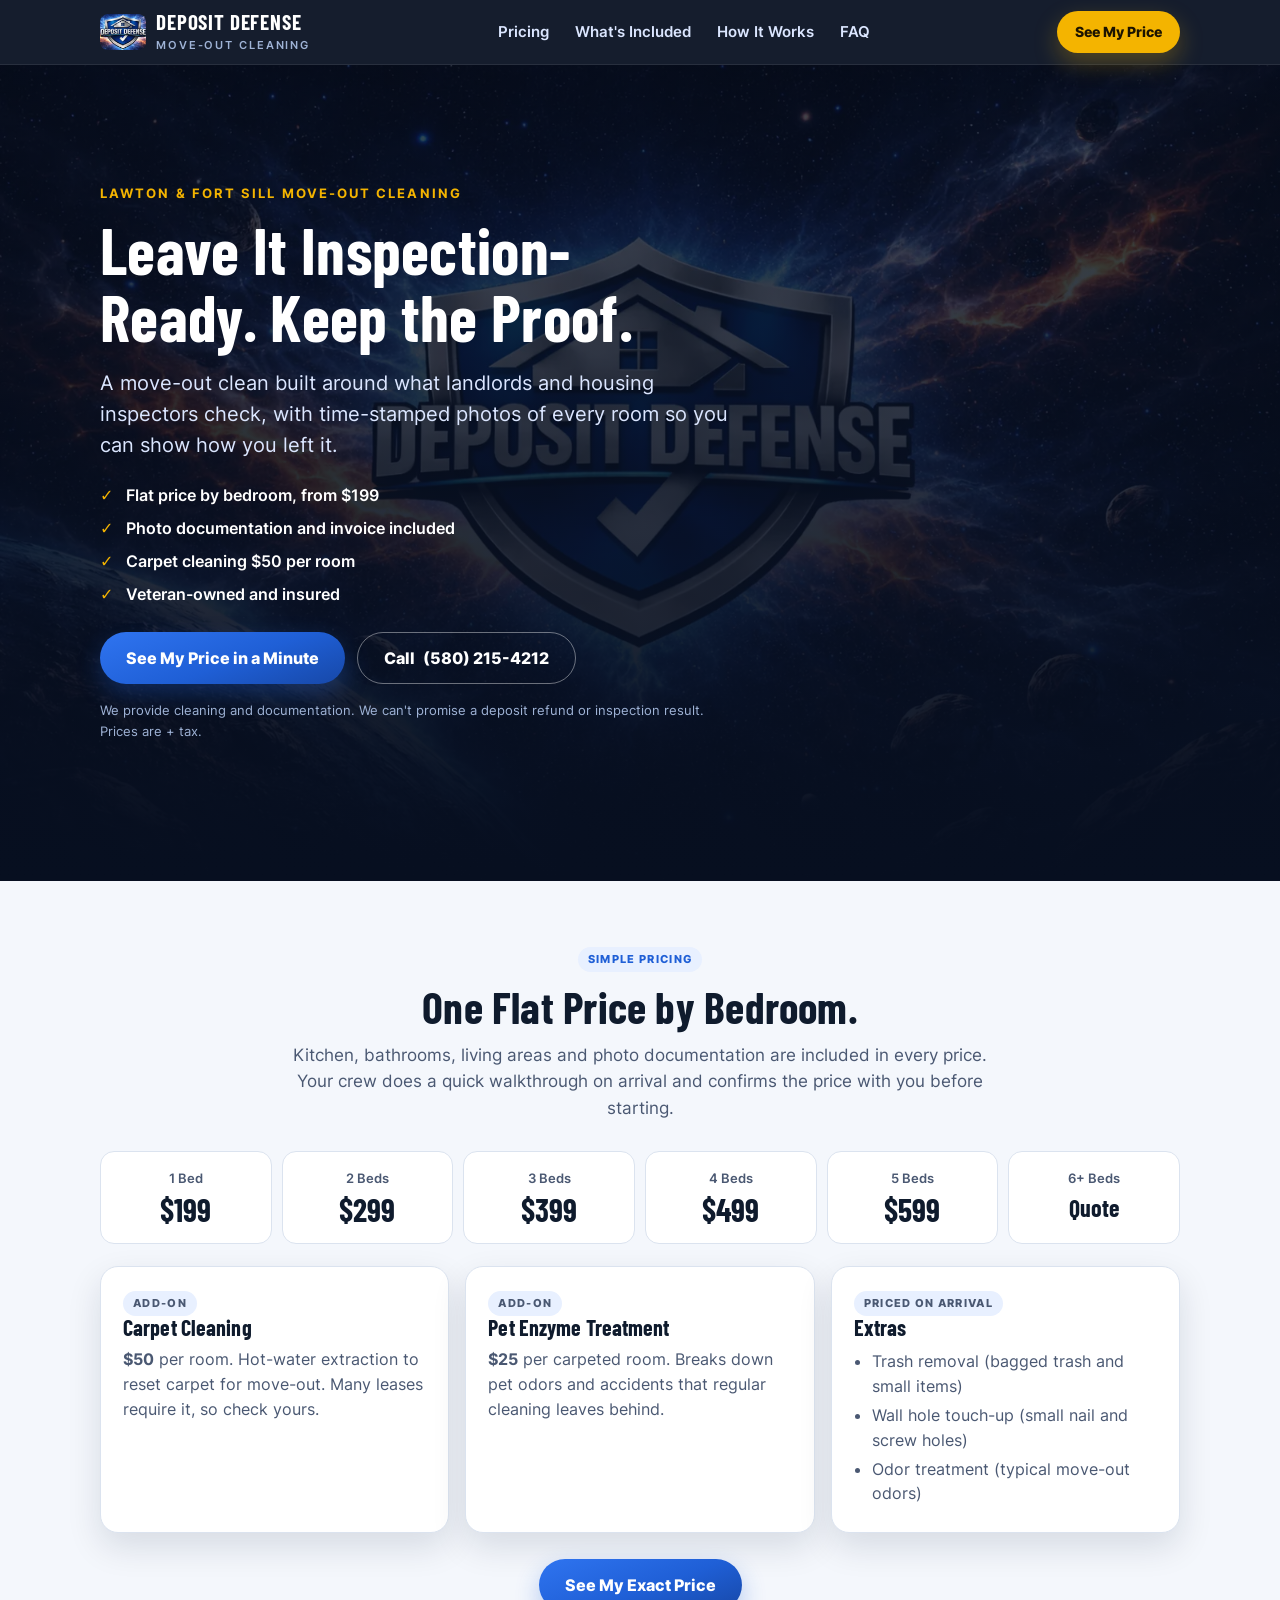
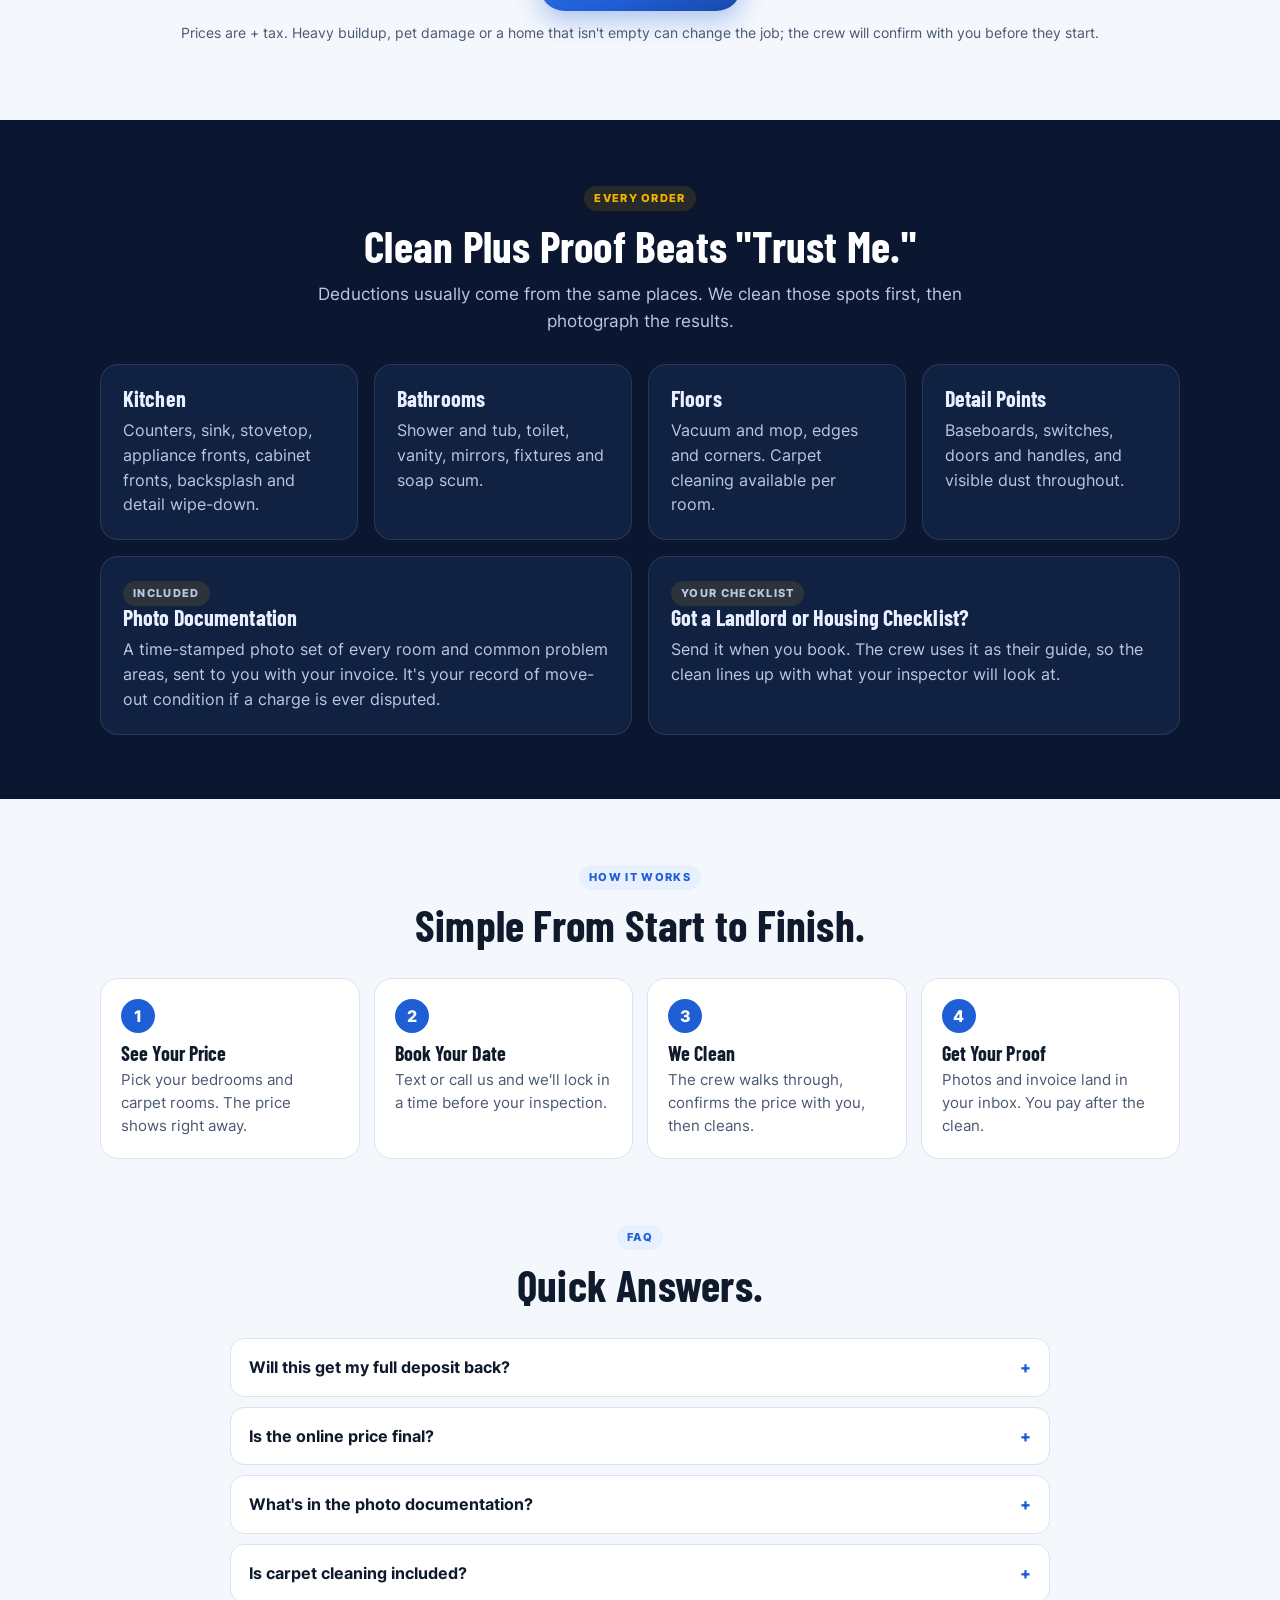
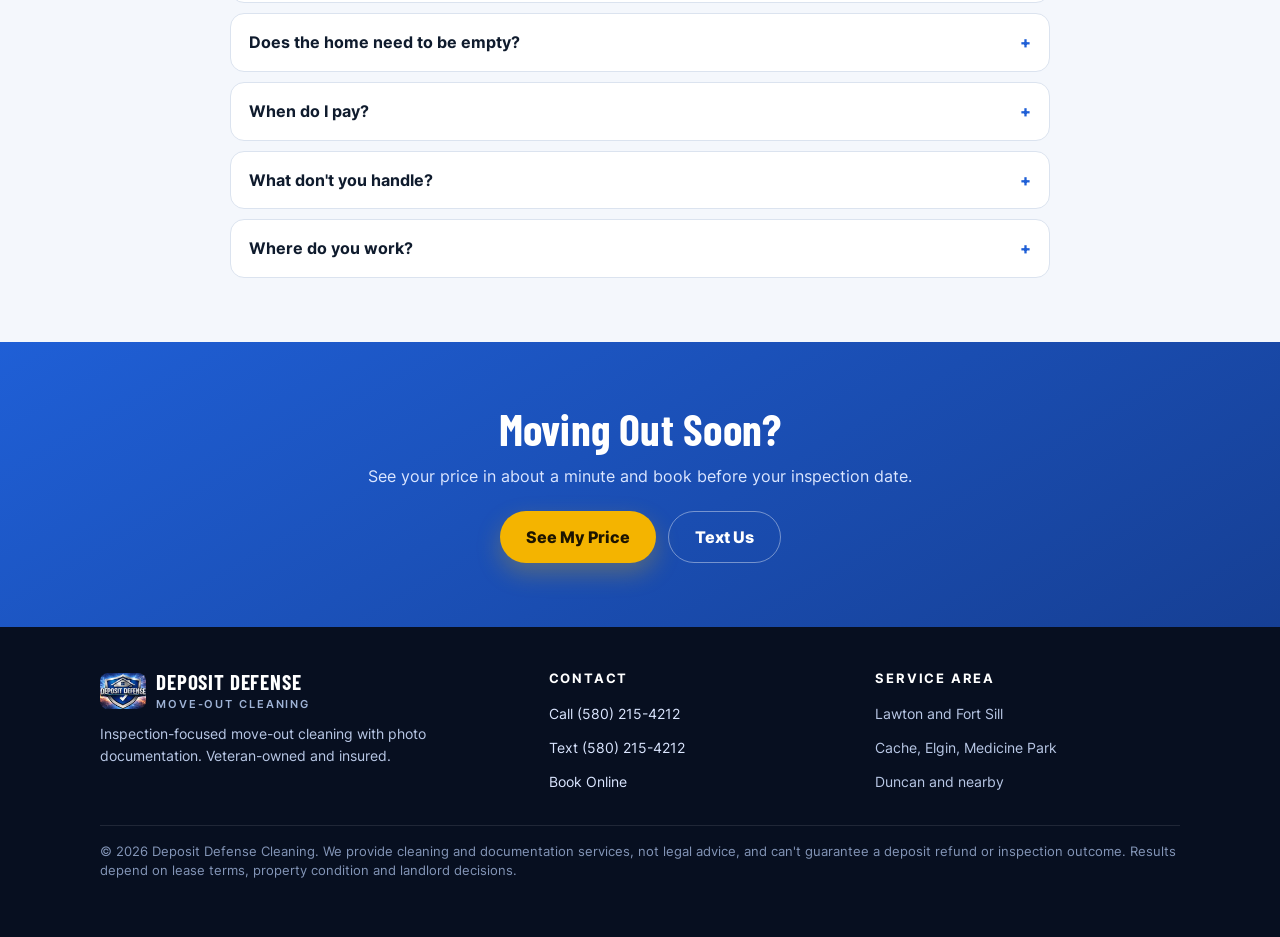
==== commit 1b66e49b: "Add files via upload" ====
--- a/index.html
+++ b/index.html
@@ -11,11 +11,10 @@
 <meta property="og:type" content="website">
 <meta property="og:title" content="Deposit Defense Cleaning | Move-Out Cleaning, Lawton &amp; Fort Sill">
 <meta property="og:description" content="Flat move-out cleaning prices by bedroom, with photo documentation of every room included. See your price in a minute.">
-<meta property="og:image" content="/assets/og-image.jpg">
+<meta property="og:image" content="https://depositdefensecleaning.com/assets/og-image.jpg">
 <meta name="twitter:card" content="summary_large_image">
-<link rel="preconnect" href="https://fonts.googleapis.com">
-<link rel="preconnect" href="https://fonts.gstatic.com" crossorigin>
-<link href="https://fonts.googleapis.com/css2?family=Barlow+Condensed:wght@700&family=Inter:wght@400;500;600;700;800&display=swap" rel="stylesheet">
+<link rel="preload" href="/assets/fonts/inter-var.woff2" as="font" type="font/woff2" crossorigin>
+<link rel="preload" href="/assets/fonts/barlow-condensed-700.woff2" as="font" type="font/woff2" crossorigin>
 <link rel="preload" as="image" href="/assets/dd-hero-800.webp" media="(max-width: 799px)">
 <link rel="preload" as="image" href="/assets/dd-hero.webp" media="(min-width: 800px)">
 <link rel="stylesheet" href="/css/dd.css">
@@ -54,14 +53,14 @@
       <a href="#how">How It Works</a>
       <a href="#faq">FAQ</a>
     </nav>
-    <a class="btn btn-gold header-cta" href="/book/">See My Price</a>
+    <a class="btn btn-gold header-cta" href="/book/?start=1">See My Price</a>
   </div>
 </header>
 
 <main id="main">
   <section class="hero">
     <div class="wrap">
-      <p class="eyebrow">Move-Out Cleaning · Lawton &amp; Fort Sill</p>
+      <p class="eyebrow">Lawton &amp; Fort Sill Move-Out Cleaning</p>
       <h1>Leave It Inspection-Ready. Keep the Proof.</h1>
       <p class="lede">A move-out clean built around what landlords and housing inspectors check, with time-stamped photos of every room so you can show how you left it.</p>
       <ul class="ticks">
@@ -71,7 +70,7 @@
         <li>Veteran-owned and insured</li>
       </ul>
       <div class="hero-actions">
-        <a class="btn btn-primary" href="/book/">See My Price in a Minute</a>
+        <a class="btn btn-primary" href="/book/?start=1">See My Price in a Minute</a>
         <a class="btn btn-ghost" data-tel href="tel:+15802154212">Call <span data-phone>(580) 215-4212</span></a>
       </div>
       <p class="hero-note">We provide cleaning and documentation. We can't promise a deposit refund or inspection result. Prices are <span data-tax>+ tax</span>.</p>
@@ -86,12 +85,12 @@
         <p>Kitchen, bathrooms, living areas and photo documentation are included in every price. Your crew does a quick walkthrough on arrival and confirms the price with you before starting.</p>
       </div>
       <div class="prices">
-        <div class="price-tile"><span>1 Bedroom</span><strong data-price="1">$199</strong></div>
-        <div class="price-tile"><span>2 Bedrooms</span><strong data-price="2">$299</strong></div>
-        <div class="price-tile"><span>3 Bedrooms</span><strong data-price="3">$399</strong></div>
-        <div class="price-tile"><span>4 Bedrooms</span><strong data-price="4">$499</strong></div>
-        <div class="price-tile"><span>5 Bedrooms</span><strong data-price="5">$599</strong></div>
-        <div class="price-tile"><span>6+ Bedrooms</span><strong style="font-size:24px;line-height:1.4">Quote</strong></div>
+        <div class="price-tile"><span>1 Bed</span><strong data-price="1">$199</strong></div>
+        <div class="price-tile"><span>2 Beds</span><strong data-price="2">$299</strong></div>
+        <div class="price-tile"><span>3 Beds</span><strong data-price="3">$399</strong></div>
+        <div class="price-tile"><span>4 Beds</span><strong data-price="4">$499</strong></div>
+        <div class="price-tile"><span>5 Beds</span><strong data-price="5">$599</strong></div>
+        <div class="price-tile"><span>6+ Beds</span><strong class="quote-word">Quote</strong></div>
       </div>
       <div class="grid grid-3" style="margin-top:22px">
         <div class="card">
@@ -114,7 +113,7 @@
           </ul>
         </div>
       </div>
-      <p style="text-align:center;margin-top:26px"><a class="btn btn-primary" href="/book/">See My Exact Price</a></p>
+      <p style="text-align:center;margin-top:26px"><a class="btn btn-primary" href="/book/?start=1">See My Exact Price</a></p>
       <p class="fine" style="text-align:center">Prices are <span data-tax>+ tax</span>. Heavy buildup, pet damage or a home that isn't empty can change the job; the crew will confirm with you before they start.</p>
     </div>
   </section>
@@ -151,11 +150,11 @@
     <div class="wrap">
       <div class="section-head">
         <p class="badge">How It Works</p>
-        <h2>Booked in About Two Minutes.</h2>
+        <h2>Simple From Start to Finish.</h2>
       </div>
       <div class="steps">
         <div class="step"><h3>See Your Price</h3><p>Pick your bedrooms and carpet rooms. The price shows right away.</p></div>
-        <div class="step"><h3>Pick a Time</h3><p>Choose an open time before your inspection date.</p></div>
+        <div class="step"><h3>Book Your Date</h3><p>Text or call us and we'll lock in a time before your inspection.</p></div>
         <div class="step"><h3>We Clean</h3><p>The crew walks through, confirms the price with you, then cleans.</p></div>
         <div class="step"><h3>Get Your Proof</h3><p>Photos and invoice land in your inbox. You pay after the clean.</p></div>
       </div>
@@ -186,7 +185,7 @@
       <h2>Moving Out Soon?</h2>
       <p>See your price in about a minute and book before your inspection date.</p>
       <div class="actions">
-        <a class="btn btn-gold" href="/book/">See My Price</a>
+        <a class="btn btn-gold" href="/book/?start=1">See My Price</a>
         <a class="btn btn-ghost" data-sms href="sms:+15802154212">Text Us</a>
       </div>
     </div>
@@ -205,7 +204,7 @@
         <ul>
           <li><a data-tel href="tel:+15802154212">Call <span data-phone>(580) 215-4212</span></a></li>
           <li><a data-sms href="sms:+15802154212">Text <span data-phone>(580) 215-4212</span></a></li>
-          <li><a href="/book/">Book Online</a></li>
+          <li><a href="/book/?start=1">Book Online</a></li>
         </ul>
       </div>
       <div>
@@ -218,7 +217,7 @@
 </footer>
 
 <div class="mobile-bar">
-  <a class="btn btn-primary" href="/book/">See My Price</a>
+  <a class="btn btn-primary" href="/book/?start=1">See My Price</a>
   <a class="btn btn-ghost" data-tel href="tel:+15802154212">Call</a>
   <a class="btn btn-ghost" data-sms href="sms:+15802154212">Text</a>
 </div>
--- a/css/dd.css
+++ b/css/dd.css
@@ -1,4 +1,6 @@
-/* Deposit Defense Cleaning — one stylesheet for every page. */
+/* Deposit Defense Cleaning — one stylesheet for every page. Phone layout first. */
+@font-face { font-family: "Inter"; src: url("/assets/fonts/inter-var.woff2") format("woff2"); font-weight: 100 900; font-display: swap; }
+@font-face { font-family: "Barlow Condensed"; src: url("/assets/fonts/barlow-condensed-700.woff2") format("woff2"); font-weight: 700; font-display: swap; }
 :root {
   --navy: #0b1730;
   --navy-2: #102142;
@@ -238,3 +240,88 @@
 .spinner { width: 18px; height: 18px; border-radius: 50%; border: 2.5px solid rgba(255,255,255,.4); border-top-color: #fff; animation: spin .8s linear infinite; }
 @keyframes spin { to { transform: rotate(360deg); } }
 @media (prefers-reduced-motion: reduce) { * { transition: none !important; animation-duration: 0s !important; } }
+
+.alt-line { text-align: center; margin: 16px 0 0; font-size: 15px; color: var(--ink-soft); }
+.quote-word { font-size: 24px !important; line-height: 1.33 !important; }
+html { scroll-padding-top: 76px; }
+button, a { -webkit-tap-highlight-color: transparent; }
+.choice, .date-btn, .time-btn, .stepper button { touch-action: manipulation; }
+
+/* ================= Phones (the main audience) ================= */
+@media (max-width: 759px) {
+  /* Header: the sticky bottom bar carries the CTA, so the header stays clean. */
+  .site-header .header-cta { display: none; }
+  .site-header .wrap { min-height: 58px; }
+
+  /* Homepage rhythm */
+  section { padding: 44px 0; }
+  .wrap { padding: 0 18px; }
+  .section-head { margin-bottom: 22px; }
+  .section-head p { font-size: 16px; }
+  h2 { font-size: 31px; }
+  .hero .wrap { padding-top: 30px; padding-bottom: 34px; }
+  .hero h1 { font-size: 40px; line-height: 1; }
+  .hero .lede { font-size: 16.5px; margin: 14px 0 18px; }
+  .eyebrow { font-size: 12px; margin-bottom: 10px; }
+  .ticks { gap: 6px; margin-bottom: 20px; font-size: 15px; }
+  .hero-actions { display: grid; grid-template-columns: 1fr; gap: 10px; }
+  .hero-actions .btn-ghost { display: none; }
+  .hero-note { font-size: 12.5px; margin-top: 12px; }
+
+  /* Prices: 3 across, compact */
+  .prices { grid-template-columns: repeat(3, minmax(0, 1fr)); gap: 8px; }
+  .price-tile { padding: 12px 4px; border-radius: 12px; }
+  .price-tile span { font-size: 12.5px; }
+  .price-tile strong { font-size: 28px; margin-top: 2px; }
+  .quote-word { font-size: 21px !important; line-height: 1.33 !important; }
+
+  .grid { gap: 12px; }
+  .card { padding: 18px; border-radius: 16px; box-shadow: 0 6px 18px rgba(11, 23, 48, .08); }
+  .card h3 { font-size: 21px; margin-bottom: 4px; }
+  .card p, .card ul { font-size: 15px; }
+  .badge { margin-bottom: 8px; }
+  .grid-4 { grid-template-columns: repeat(2, minmax(0, 1fr)); gap: 10px; }
+  .grid-4 .card { padding: 14px; }
+  .grid-4 .card h3 { font-size: 19px; }
+  .grid-4 .card p { font-size: 13.5px; line-height: 1.45; }
+
+  /* How it works: compact rows */
+  .steps { gap: 10px; }
+  .step { display: grid; grid-template-columns: 34px 1fr; column-gap: 14px; padding: 16px; border-radius: 14px; }
+  .step::before { grid-row: span 2; margin: 0; }
+  .step h3 { font-size: 19px; }
+  .step p { font-size: 14.5px; }
+
+  .faq summary { padding: 14px 0; font-size: 15.5px; }
+  .cta-band .actions { display: grid; grid-template-columns: 1fr 1fr; }
+  footer.site-footer { padding-top: 34px; }
+
+  /* ---------- Funnel: full-width sheet, actions in the thumb zone ---------- */
+  .funnel-top { padding: 10px 16px; }
+  .progress { margin: 0 16px 10px; }
+  .panel { margin: 0; border-radius: 22px 22px 0 0; padding: 22px 18px 0; min-height: calc(100vh - 76px); min-height: calc(100svh - 76px); box-shadow: none; display: flex; flex-direction: column; }
+  .panel h1 { font-size: 36px; }
+  .panel h2 { font-size: 31px; }
+  .panel .sub { font-size: 15.5px; margin: 8px 0 18px; }
+  .q { margin-bottom: 18px; }
+  .choice { min-height: 58px; }
+  .panel > .actions-row:last-child, .panel form > .actions-row:last-child {
+    position: sticky; bottom: 0; z-index: 5; margin: auto -18px 0; padding: 12px 18px calc(12px + env(safe-area-inset-bottom));
+    background: rgba(255,255,255,.96); backdrop-filter: blur(8px); border-top: 1px solid var(--line);
+  }
+  .panel form { display: flex; flex-direction: column; flex: 1; }
+  .panel > .actions-row:last-child { margin-top: auto; }
+  .panel form > .actions-row:last-child { margin-top: auto; }
+  .panel .live-total, .panel .trust-row, .panel .fine, .panel .alt-line, .panel .note:not([hidden]) { flex: none; }
+  .panel > *:nth-last-child(2) { margin-bottom: 22px; }
+  .funnel-body { background: #fff; }
+  .funnel-body > .funnel-top, .funnel-body > .progress { background: var(--deep); }
+  .funnel-body { background: linear-gradient(var(--deep) 0 140px, #fff 140px); }
+  .funnel-foot { background: #fff; color: var(--ink-soft); padding: 18px 18px 28px; }
+  .funnel-foot a { color: var(--blue); }
+  .back { padding: 0 10px 0 0; }
+}
+@media (max-width: 759px) { p.badge, .card p.badge { font-size: 10.5px; } }
+.desk-book { margin-top: 16px; border: 1.5px dashed var(--line); border-radius: 14px; padding: 14px; text-align: center; }
+.desk-book p { font-size: 14.5px; color: var(--ink-soft); }
+.field.q input[type="date"] { min-height: 50px; }
